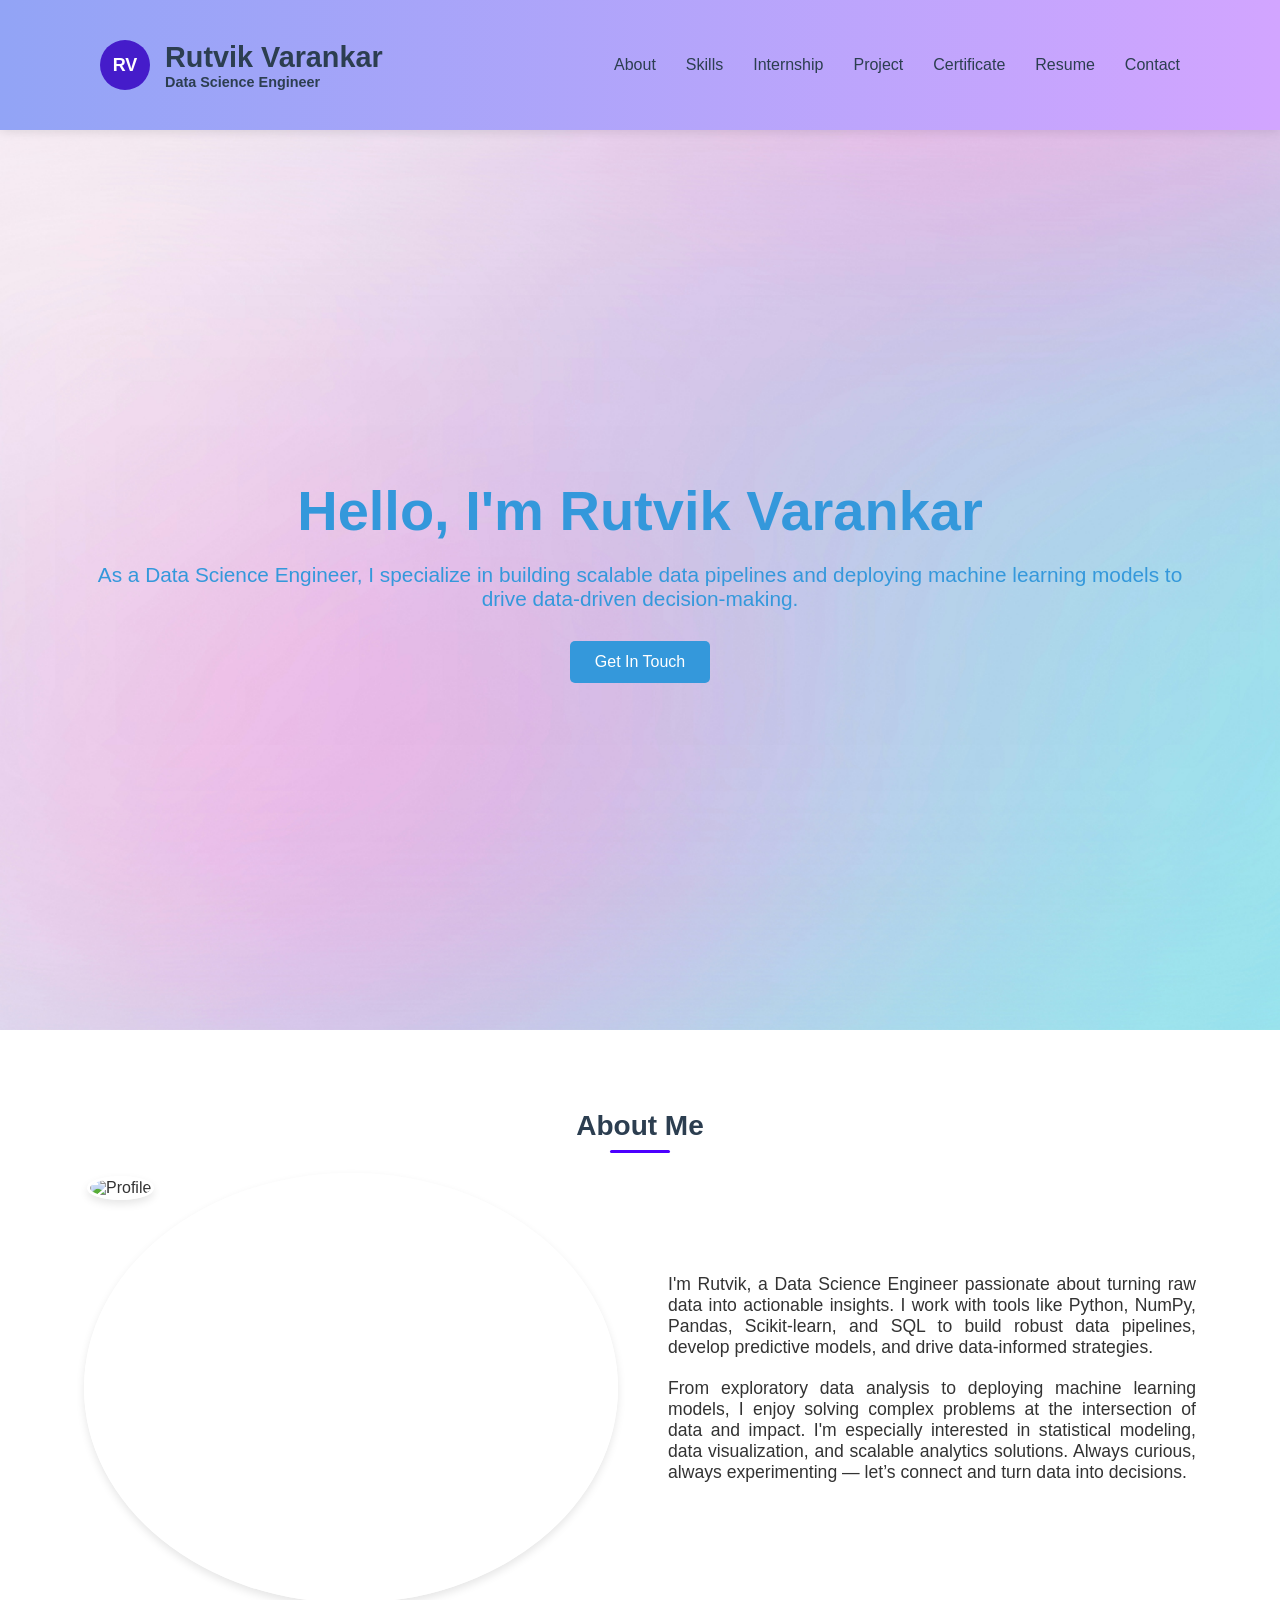
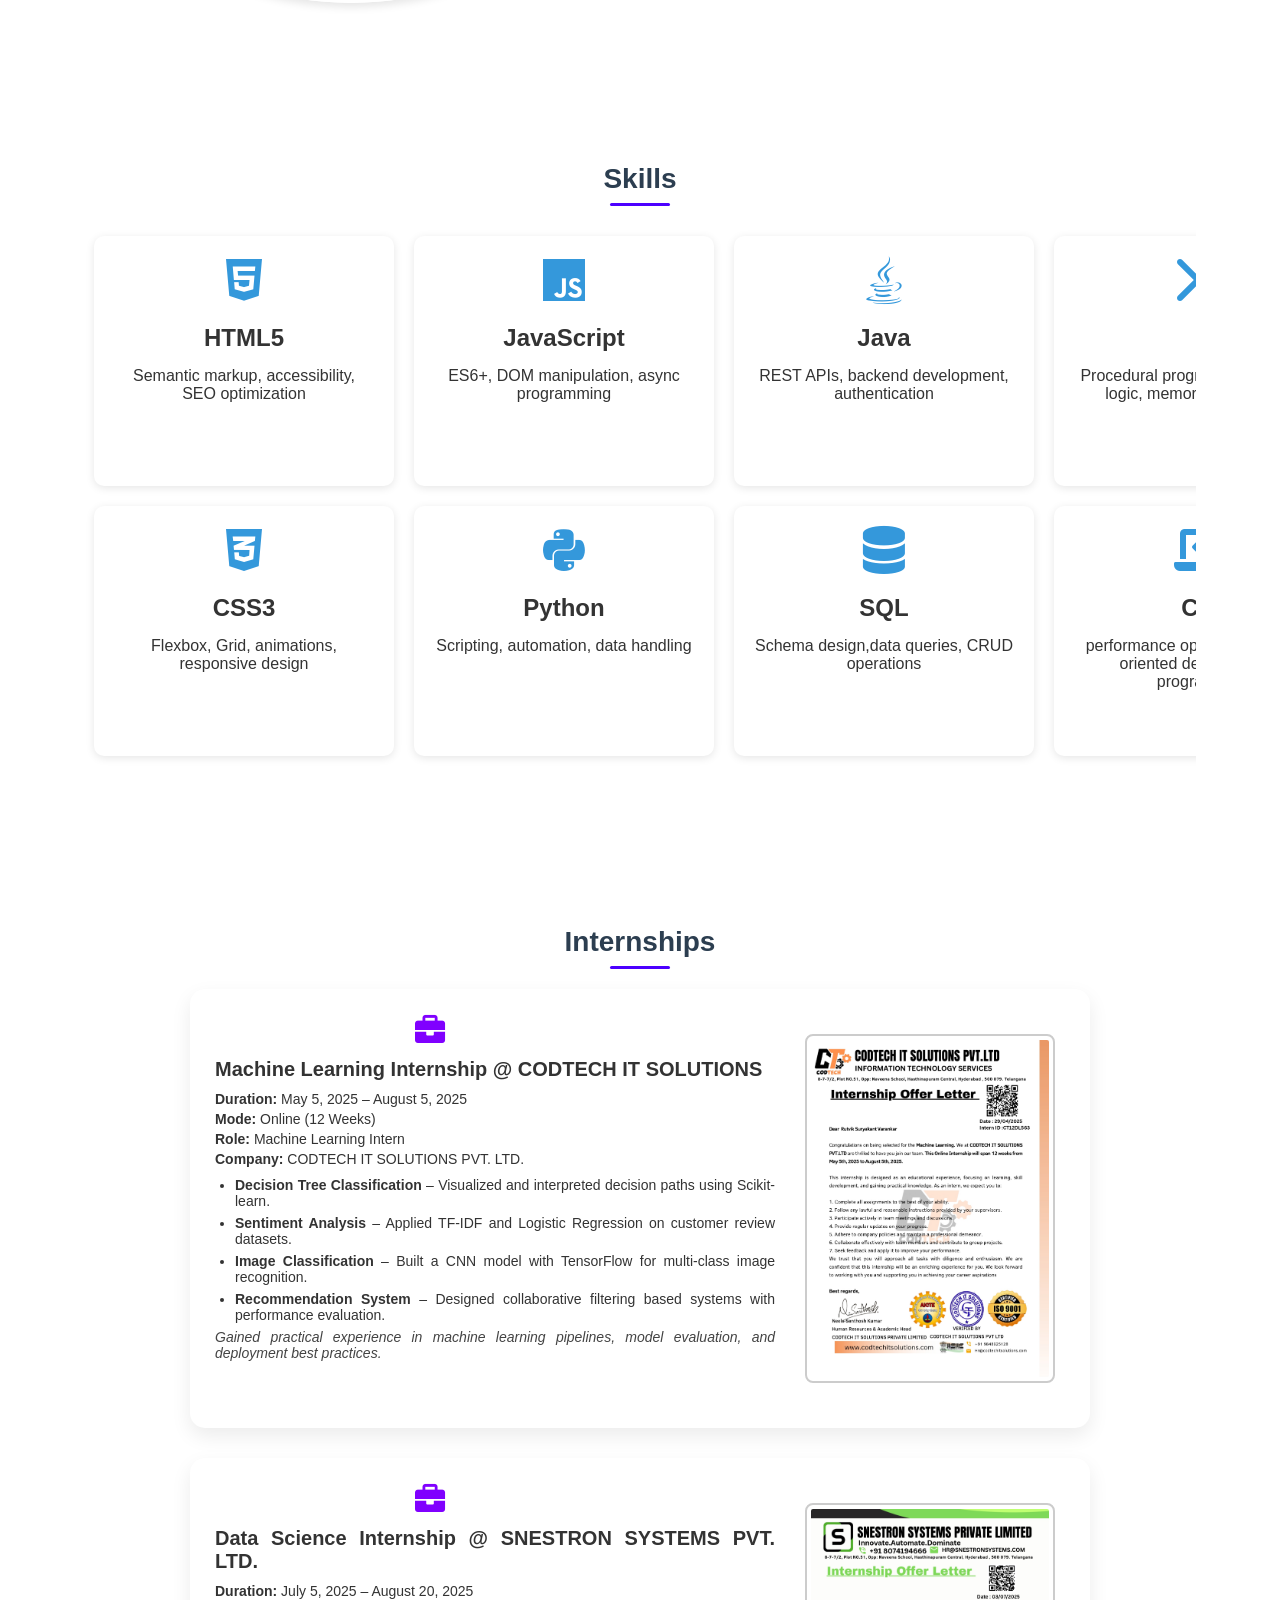
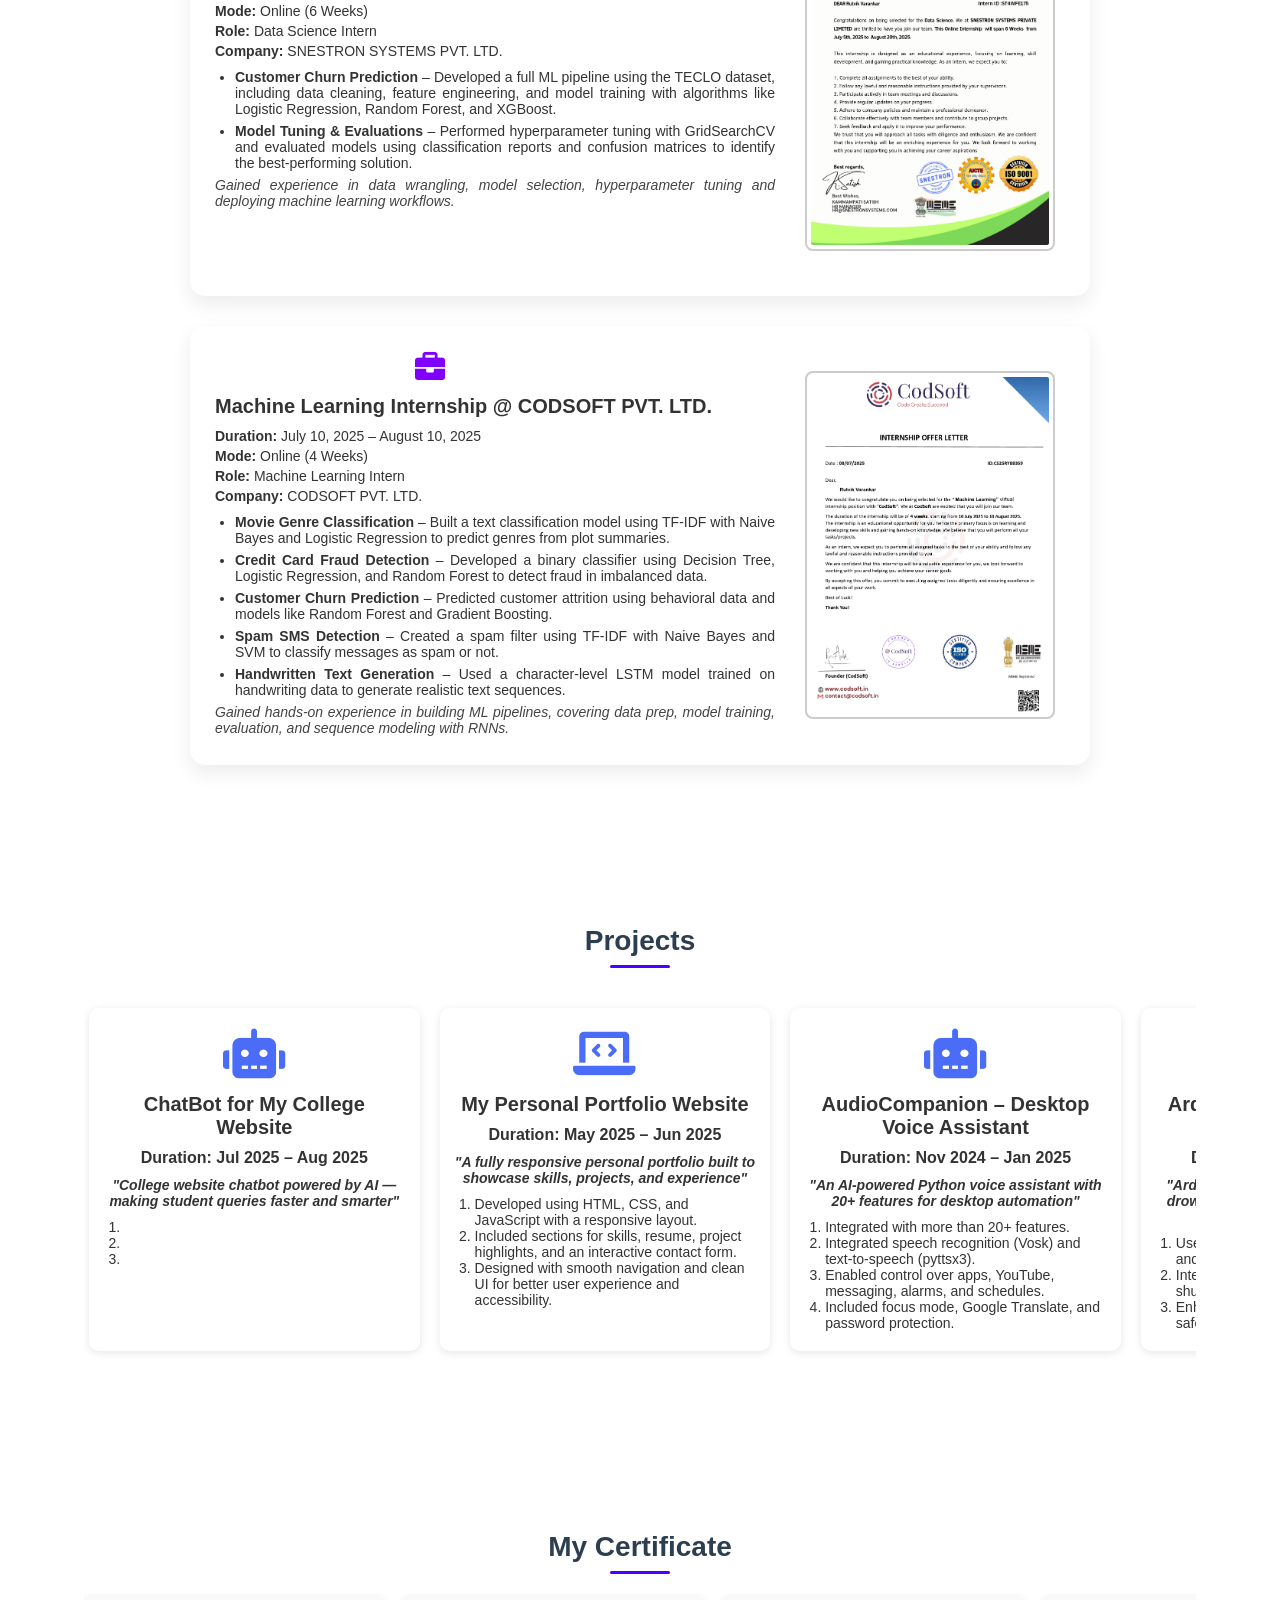
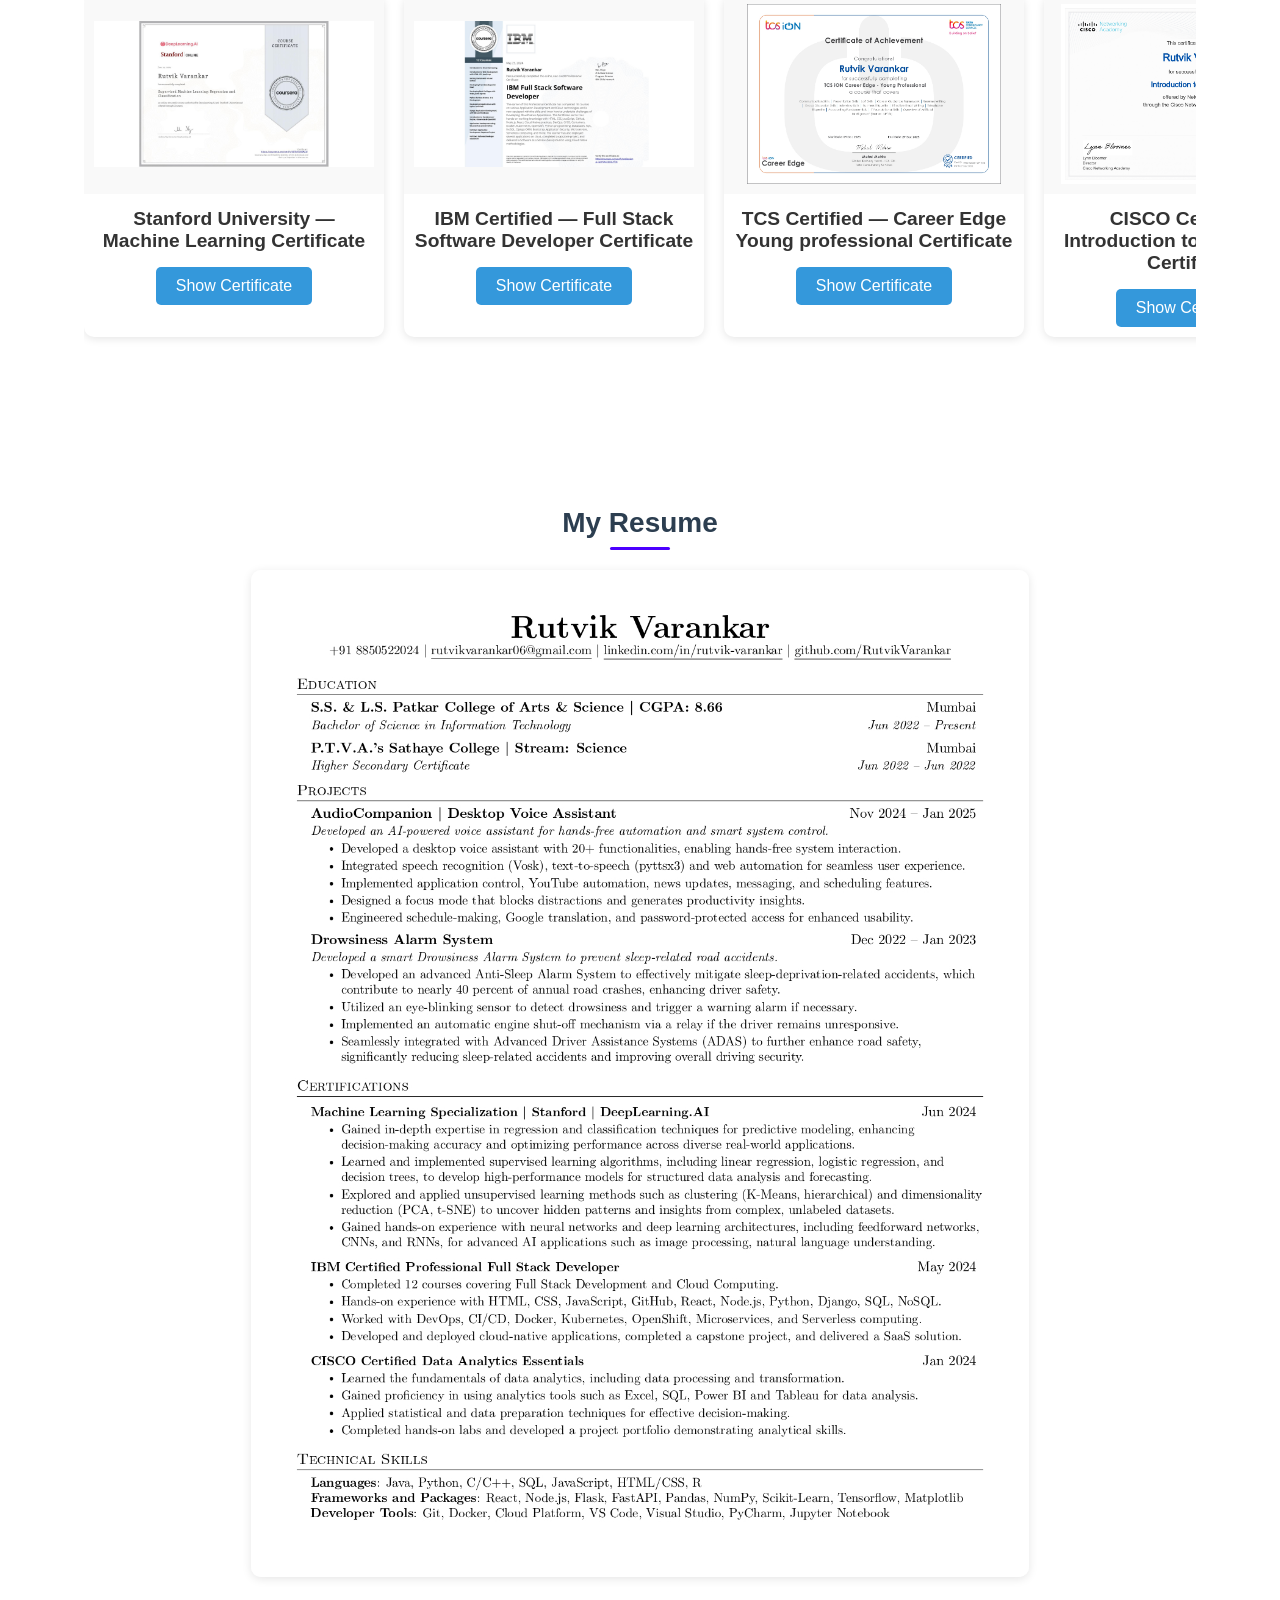
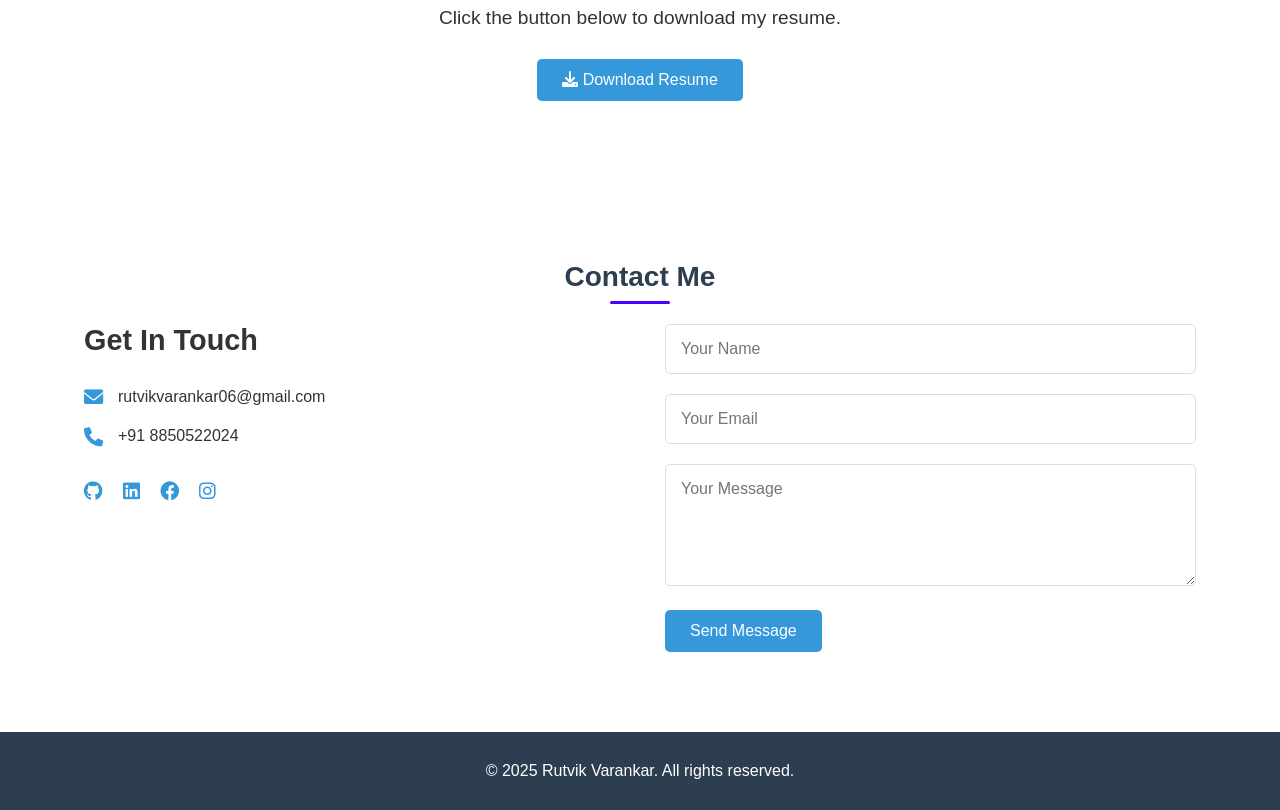
==== portfolio.html @ 6325f5fa "Initial commit" ====
<!DOCTYPE html>
<html lang="en">
<head>
    <meta charset="UTF-8">
    <meta name="viewport" content="width=device-width, initial-scale=1.0">
    <title>My Portfolio</title>
    <link rel="stylesheet" href="port.css">
    <link rel="stylesheet" href="https://cdnjs.cloudflare.com/ajax/libs/font-awesome/6.0.0-beta3/css/all.min.css">
</head>
<body>
    <!-- Header Section -->
    
    <header id="header">
    <div class="container">
        <div class="logo">
            <div class="logo-left">
                <div class="circle">RV</div>
                <div class="name-block">
                    <h1>Rutvik Varankar</h1>
                    <p class="tagline"><b>Data Science Engineer</b></p>
                </div>
            </div>
        </div>
        <nav>
            <ul>
                <li><a href="#about">About</a></li>
                <li><a href="#skills">Skills</a></li>
                <li><a href="#internship">Internship</a></li>
                <li><a href="#project">Project</a></li>
                <li><a href="#certificate">Certificate</a></li>
                <li><a href="#resume">Resume</a></li>
                <li><a href="#contact">Contact</a></li>
            </ul>
        </nav>
    </div>
</header>


    <!-- Hero Section -->

    <section id="hero">
        <div class="container">
            <h2>Hello, I'm <span>Rutvik Varankar</span></h2>
            <p>As a Data Science Engineer, I specialize in building scalable data pipelines and deploying machine learning models to drive data-driven decision-making.</p>
            <a href="#contact" class="btn">Get In Touch</a>
        </div>
    </section>

    <!-- About Section -->

    <section id="about" class="section">
        <div class="container">
            <h2 class="section-title">About Me</h2>
            <div class="about-content">
                <div class="about-img">
                    <img src="assets/self.jpg" alt="Profile" class="about-img">
                </div>
                <div class="about-text">
                    <p>I'm Rutvik, a Data Science Engineer passionate about turning raw data into actionable insights. I work with tools like Python, NumPy, Pandas, Scikit-learn, and SQL to build robust data pipelines, develop predictive models, and drive data-informed strategies.</p>
                    <p>From exploratory data analysis to deploying machine learning models, I enjoy solving complex problems at the intersection of data and impact. I'm especially interested in statistical modeling, data visualization, and scalable analytics solutions. Always curious, always experimenting — let’s connect and turn data into decisions.</p>
                </div>
            </div>
        </div>
    </section>

    <!-- Skills Section -->

    <section id="skills" class="section">
        <div class="container">
            <h2 class="section-title">Skills</h2>
            <div class="skills-container">
                <div class="skill">
                    <i class="fab fa-html5"></i>
                    <h3>HTML5</h3>
                    <p>Semantic markup, accessibility, SEO optimization</p>
                </div>
                <div class="skill">
                    <i class="fab fa-css3-alt"></i>
                    <h3>CSS3</h3>
                    <p>Flexbox, Grid, animations, responsive design</p>
                </div>
                <div class="skill">
                    <i class="fab fa-js"></i>
                    <h3>JavaScript</h3>
                    <p>ES6+, DOM manipulation, async programming</p>
                </div>
                <div class="skill">
                    <i class="fab fa-python"></i>
                    <h3>Python</h3>
                    <p>Scripting, automation, data handling</p>
                </div>
                <div class="skill">
                    <i class="fab fa-java"></i>
                    <h3>Java</h3>
                    <p>REST APIs, backend development, authentication</p>
                </div>
                <div class="skill">
                    <i class="fas fa-database"></i>
                    <h3>SQL</h3>
                    <p>Schema design,data queries, CRUD operations</p>
                </div>
                <div class="skill">
                    <i class="fas fa-terminal"></i>
                    <h3>C</h3>
                    <p>Procedural programming, low-level logic, memory management</p>
                </div>
                <div class="skill">
                    <i class="fas fa-laptop-code"></i>
                    <h3>C++</h3>
                    <p>performance optimization, object-oriented design, system programming</p>
                </div>
                <div class="skill">
                    <i class="fas fa-project-diagram"></i>
                    <h3>C#</h3>
                    <p>Object-oriented programming, .NET framework, application development</p>
                </div>
                <div class="skill">
                    <i class="fab fa-git-alt"></i>
                    <h3>Git</h3>
                    <p>Source tracking, branching, repository management</p>
                </div>
                <div class="skill">
                    <i class="fab fa-github"></i>
                    <h3>GitHub</h3>
                    <p>Version control, project collaboration, code hosting</p>
                </div>
                <div class="skill">
                    <i class="fab fa-figma"></i>
                    <h3>Figma</h3>
                    <p>UI design, prototyping, collaborative editing</p>
                </div>
            </div>
        </div>
    </section>

    <!-- Internship Section-->

    <section id="internship" class="section">
    <h2 class="section-title">Internships</h2>

    <div class="internship-container">
        <div class="internship-card">
        <div class="internship-content">
            <div class="internship-details">
            <div class="icon"><i class="fas fa-briefcase"></i></div>
            <h3>Machine Learning Internship @ CODTECH IT SOLUTIONS</h3>
            <p><strong>Duration:</strong> May 5, 2025 – August 5, 2025</p>
            <p><strong>Mode:</strong> Online (12 Weeks)</p>
            <p><strong>Role:</strong> Machine Learning Intern</p>
            <p><strong>Company:</strong> CODTECH IT SOLUTIONS PVT. LTD.</p>
            <ul>
                <li><strong>Decision Tree Classification</strong> – Visualized and interpreted decision paths using Scikit-learn.</li>
                <li><strong>Sentiment Analysis</strong> – Applied TF-IDF and Logistic Regression on customer review datasets.</li>
                <li><strong>Image Classification</strong> – Built a CNN model with TensorFlow for multi-class image recognition.</li>
                <li><strong>Recommendation System</strong> – Designed collaborative filtering based systems with performance evaluation.</li>
            </ul>
            <p class="summary">Gained practical experience in machine learning pipelines, model evaluation, and deployment best practices.</p>
            </div>
            <div class="internship-image">
            <img src="assets/CODTECH OFFER LETTER_page-0001.jpg" alt="Internship Image" />
            </div>
        </div>
        </div>

        <div class="internship-card">
        <div class="internship-content">
            <div class="internship-details">
            <div class="icon"><i class="fas fa-briefcase"></i></div>
            <h3>Data Science Internship @ SNESTRON SYSTEMS PVT. LTD.</h3>
            <p><strong>Duration:</strong> July 5, 2025 – August 20, 2025</p>
            <p><strong>Mode:</strong> Online (6 Weeks)</p>
            <p><strong>Role:</strong> Data Science Intern</p>
            <p><strong>Company:</strong> SNESTRON SYSTEMS PVT. LTD.</p>
            <ul>
                <li><strong>Customer Churn Prediction</strong> – Developed a full ML pipeline using the TECLO dataset, including data cleaning, feature engineering, and model training with algorithms like Logistic Regression, Random Forest, and XGBoost.</li>
                <li><strong>Model Tuning & Evaluations</strong> – Performed hyperparameter tuning with GridSearchCV and evaluated models using classification reports and confusion matrices to identify the best-performing solution.</li>
            </ul>
            <p class="summary">Gained experience in data wrangling, model selection, hyperparameter tuning and deploying machine learning workflows.</p>
            </div>
            <div class="internship-image">
            <img src="assets/SNESTRON OFFER LETTER_page-0001.jpg" alt="Internship Image" />
            </div>
        </div>
        </div>

        <div class="internship-card">
        <div class="internship-content">
            <div class="internship-details">
            <div class="icon"><i class="fas fa-briefcase"></i></div>
            <h3>Machine Learning Internship @ CODSOFT PVT. LTD.</h3>
            <p><strong>Duration:</strong> July 10, 2025 – August 10, 2025</p>
            <p><strong>Mode:</strong> Online (4 Weeks)</p>
            <p><strong>Role:</strong> Machine Learning Intern</p>
            <p><strong>Company:</strong> CODSOFT PVT. LTD.</p>
            <ul>
                <li><strong>Movie Genre Classification</strong> – Built a text classification model using TF-IDF with Naive Bayes and Logistic Regression to predict genres from plot summaries.</li>
                <li><strong>Credit Card Fraud Detection</strong> – Developed a binary classifier using Decision Tree, Logistic Regression, and Random Forest to detect fraud in imbalanced data.</li>
                <li><strong>Customer Churn Prediction</strong> – Predicted customer attrition using behavioral data and models like Random Forest and Gradient Boosting.</li>
                <li><strong>Spam SMS Detection</strong> – Created a spam filter using TF-IDF with Naive Bayes and SVM to classify messages as spam or not.</li>
                <li><strong>Handwritten Text Generation</strong> – Used a character-level LSTM model trained on handwriting data to generate realistic text sequences.</li>
            </ul>
            <p class="summary">Gained hands-on experience in building ML pipelines, covering data prep, model training, evaluation, and sequence modeling with RNNs.</p>
            </div>
            <div class="internship-image">
            <img src="assets/CODSOFT OFFER LETTER_page-0001.jpg" alt="Internship Image" />
            </div>
        </div>
        </div>
    </div>
    </section>

    <!-- Project Section-->
    
    <section id="project" class="section">
        <div class="container">
            <h2 class="section-title">Projects</h2>
            <div class="project-container">
                <div class="project-cards">
                    <i class="fas fa-robot"></i>
                    <h3>ChatBot for My College Website</h3>
                    <h4>Duration: Jul 2025 – Aug 2025</h4>
                    <p><em>"College website chatbot powered by AI — making student queries faster and smarter"</em></p>
                    
                    <ol>
                        <li></li>
                        <li></li>
                        <li></li>
                    </ol>
                </div>
                <div class="project-cards">
                    <i class="fas fa-laptop-code"></i>
                    <h3>My Personal Portfolio Website</h3>
                    <h4>Duration: May 2025 – Jun 2025</h4>
                    <p><em>"A fully responsive personal portfolio built to showcase skills, projects, and experience"</em></p>
                    <ol>
                        <li>Developed using HTML, CSS, and JavaScript with a responsive layout.</li>
                        <li>Included sections for skills, resume, project highlights, and an interactive contact form.</li>
                        <li>Designed with smooth navigation and clean UI for better user experience and accessibility.</li>
                    </ol>
                </div>
                <div class="project-cards">
                    <i class="fas fa-robot"></i>
                    <h3>AudioCompanion – Desktop Voice Assistant</h3>
                    <h4>Duration: Nov 2024 – Jan 2025</h4>
                    <p><em>"An AI-powered Python voice assistant with 20+ features for desktop automation"</em></p>
                    <ol>
                        <li>Integrated with more than 20+ features.</li>
                        <li>Integrated speech recognition (Vosk) and text-to-speech (pyttsx3).</li>
                        <li>Enabled control over apps, YouTube, messaging, alarms, and schedules.</li>
                        <li>Included focus mode, Google Translate, and password protection.</li>
                    </ol>
                </div>
                <div class="project-cards">
                    <i class="fas fa-exclamation-circle"></i>
                    <h3>Arduino Based – Drowsiness Alarm System</h3>
                    <h4>Duration: Dec 2022 – Jan 2023</h4>
                    <p><em>"Arduino-powered system to detect driver drowsiness and enhance vehicle safety in real time."</em></p>
                    <ol>
                        <li>Used eye-blink detection to trigger alarms and prevent drowsy driving.</li>
                        <li>Integrated with engine relay for automatic shutdown if unresponsive.</li>
                        <li>Enhanced with ADAS for increased road safety.</li>
                    </ol>
                </div>
            </div>
        </div>
    </section>

    <!-- Certificate Section -->

    <section id="certificate" class="section">
        <div class="container">
            <h2 class="section-title">My Certificate</h2>
            <div class="certificates-scroll-container">
                <div class="project">
                    <img src="assets/MachineLearning.jpg" alt="Stanford University — Machine Learning Certificate">
                    <div class="project-info">
                        <h3>Stanford University — Machine Learning Certificate</h3>
                        <div class="project-links">
                            <a href="assets/MachineLearning.jpg" class="btn">Show Certificate</a>
                        </div>
                    </div>
                </div>
                <div class="project">
                    <img src="assets/IBM Certified — Full Stack Software Developer Certificate.jpeg" alt="IBM Certified — Full Stack Software Developer Certificate">
                    <div class="project-info">
                        <h3>IBM Certified — Full Stack Software Developer Certificate</h3>
                        <div class="project-links">
                            <a href="assets/IBM Certified — Full Stack Software Developer Certificate.jpeg" class="btn">Show Certificate</a>
                            
                        </div>
                    </div>
                </div>
                <div class="project ">
                    <img src="assets/TCS ion_page-0001.jpg" alt="TCS Certified — Career Edge Young professional Certificate">
                    <div class="project-info">
                        <h3>TCS Certified — Career Edge Young professional Certificate</h3>
                        <div class="project-links">
                            <a href="assets/TCS ion_page-0001.jpg" class="btn">Show Certificate</a>
                        </div>
                    </div>
                </div>
                <div class="project">
                    <img src="assets/CISCO Certified — Introduction to Data Science Certificate.jpg" alt="CISCO Certified — Introduction to Data Science Certificate.jpg">
                    <div class="project-info">
                        <h3>CISCO Certified — Introduction to Data Science Certificate</h3>
                        <div class="project-links">
                            <a href="assets/CISCO Certified — Introduction to Data Science Certificate.jpg" class="btn">Show Certificate</a>
                        </div>
                    </div>
                </div>
                <div class="project">
                    <img src="assets/CISCO Certified — Data Analytics Essentials Certificate.jpg" alt="CISCO Certified — Data Analytics Essentials Certificate.jpg">
                    <div class="project-info">
                        <h3>CISCO Certified — Data Analytics Essentials Certificate</h3>
                        <div class="project-links">
                            <a href="assets/CISCO Certified — Data Analytics Essentials Certificate.jpg" class="btn">Show Certificate</a>
                            
                        </div>
                    </div>
                </div>
                <div class="project ">
                    <img src="assets/Automation Anywhere Certificate.jpg" alt="Automation Anywhere Certificate">
                    <div class="project-info">
                        <h3>RPA — Robotic Process Automation Certificate</h3>
                        <div class="project-links">
                            <a href="assets/Automation Anywhere Certificate.jpg" class="btn">Show Certificate</a>
                        </div>
            </div>
        </div>
    </section>

    <!-- Resume Section -->

<section id="resume" class="section">
  <div class="container">
    <h2 class="section-title">My Resume</h2>
    <div class="resume-preview">
      <img src="assets/rutvik_varankar_resume.jpg" alt="Rutvik Varankar Resume" class="resume-image">
    </div>
    <div class="resume-content" >
      <p>Click the button below to download my resume.</p>
      <a href="assets/rutvik_varankar_resume.pdf" download="Rutvik_Varankar_Resume.pdf" class="btn">
        <i class="fas fa-download"></i> Download Resume
      </a>
    </div>
  </div>
</section>

    <!-- Contact Section -->

    <section id="contact" class="section">
        <div class="container">
            <h2 class="section-title">Contact Me</h2>
            <div class="contact-container">
                <div class="contact-info">
                    <h3>Get In Touch</h3>
                    <p><i class="fas fa-envelope"></i> rutvikvarankar06@gmail.com</p>
                    <p><i class="fas fa-phone"></i> +91 8850522024</p>
                    <div class="social-links">
                        <a href="https://github.com/RutvikVarankar?tab=repositories"><i class="fab fa-github"></i></a>
                        <a href="https://www.linkedin.com/in/rutvik-varankar-9695a3253/"><i class="fab fa-linkedin"></i></a>
                        <a href="https://www.facebook.com/rutvik.varankar.7"><i class="fab fa-facebook"></i></a>
                        <a href="https://www.instagram.com/_.rutvik._06_04/"><i class="fab fa-instagram"></i></a>
                    </div>
                </div>
                <form class="contact-form" action="send_mail.php" method="POST">
                    <div class="form-group">
                        <input type="text" name="name" placeholder="Your Name" required>
                    </div>
                    <div class="form-group">
                        <input type="email" name="email" placeholder="Your Email" required>
                    </div>
                    <div class="form-group">
                        <textarea name="message" placeholder="Your Message" rows="5" required></textarea>
                    </div>
                    <button type="submit" class="btn">Send Message</button>
                </form>

            </div>
        </div>
    </section>

    <!-- Footer -->

    <footer>
        <div class="container">
            <p>&copy; 2025 Rutvik Varankar. All rights reserved.</p>
        </div>
    </footer>
</body>
</html>
---- port.css ----
/* Global Styles */
:root {
    --primary-color: #3498db;
    --secondary-color: #2c3e50;
    --light-color: #ecf0f1;
    --dark-color: #2c3e50;
    --accent-color: #e74c3c;
    --text-color: #333;
    --text-light: #777;
}

* {
    margin: 0;
    padding: 0;
    box-sizing: border-box;
}

html {
    scroll-behavior: smooth;
}

body {
  margin: 30;
  padding: 0;
  background: linear-gradient(135deg, #865aec, #fbc2eb, #865aec); 
  background-attachment: fixed;
  background-repeat: no-repeat;
  background-size: cover;
  font-family: 'Segoe UI', Tahoma, Geneva, Verdana, sans-serif;
  color: #333;
}

.container {
    width: 90%;
    max-width: 1200px;
    margin: 0 auto;
    padding: 0 20px;
}

.section {
    padding: 80px 0;
}

.section-title {
    text-align: center;
    margin-bottom: 50px;
    font-size: 2.5rem;
    color: var(--dark-color);
    position: relative;
}

.section-title::after {
    content: '';
    display: block;
    width: 80px;
    height: 4px;
    background: var(--primary-color);
    margin: 15px auto;
}

.btn {
    display: inline-block;
    background: var(--primary-color);
    color: white;
    padding: 12px 25px;
    border: none;
    border-radius: 5px;
    cursor: pointer;
    text-decoration: none;
    font-size: 1rem;
    transition: all 0.3s ease;
}

.btn:hover {
    background: #2980b9;
    transform: translateY(-3px);
    box-shadow: 0 5px 15px rgba(0, 0, 0, 0.1);
}

/* Header Styles */
header {
  background: linear-gradient(to right, #92a4f6,  #d2a5ff); 
  color: white;
  padding: 20px 40px;
  position: sticky; 
  top: 0;
  z-index: 1000;
  box-shadow: 0 2px 10px rgba(0,0,0,0.1);
}

#header .container {
    display: flex;
    justify-content: space-between;
    align-items: center;
    padding: 20px 0;
}

.logo-left {
    display: flex;
    align-items: center;
    gap: 15px; 
}

.circle {
    width: 50px;
    height: 50px;
    border-radius: 50%;
    background-color: rgb(69, 28, 202); 
    color: #ffffff;
    display: flex;
    align-items: center;
    justify-content: center;
    font-weight: bold;
    font-size: 18px;
}

.logo h1 {
    font-size: 1.8rem;
    color: var(--dark-color);
}

.tagline {
    font-size: 0.9rem;
    color: var(--dark-color);
}

nav ul {
    display: flex;
    list-style: none;
}

nav ul li {
    margin-left: 30px;
}

nav ul li a {
    text-decoration: none;
    color: var(--dark-color);
    font-weight: 500;
    transition: color 0.3s;
}

nav ul li a:hover {
    color: var(--primary-color);
}

/* Hero Section */
#hero {
    height: 100vh;
    background: url('assets/main background image.jpg') center/cover no-repeat;
    color: var(--primary-color);
    display: flex;
    align-items: center;
    text-align: center;
}

.hero-section {
  position: relative;
  color: white;
  text-align: center;
  padding: 100px 20px;
  z-index: 1;
}

.hero-section::before {
  content: "";
  position: absolute;
  top: 0; left: 0;
  width: 100%;
  height: 100%;
  background: rgba(0, 0, 0, 0.5); 
  z-index: -1;
}


#hero h2 {
    font-size: 3.5rem;
    margin-bottom: 20px;
}

#hero h2 span {
    color: var(--primary-color);
}

#hero p {
    font-size: 1.3rem;
    margin-bottom: 30px; 
}

/* About Section */
.about-content {
    display: flex;
    align-items: center;
    gap: 50px;
}

.about-img {
    flex: 1;
}

.about-img{
  width: 430px;          
  height: 430px;         
  border-radius: 50%;  
  object-fit: cover;    
  border: 3px solid #fff; 
  box-shadow: 0 4px 8px rgba(0,0,0,0.1); 
}

.about-text {
    flex: 1;
}

.about-text p {
    font-size: 1.1rem;
    text-align: justify;
    margin-bottom: 20px;
}

/* Skills Section */

.skills-container {
  display: grid;
  grid-auto-flow: column;          
  grid-template-rows: repeat(2, 1fr);  
  grid-auto-columns: 300px;      
  gap: 20px;

  overflow-x: auto;              
  overflow-y: hidden;       
  white-space: nowrap;

  height: 540px;                
  padding: 10px;
  scrollbar-color: #888 #fff;    
  scrollbar-width: thin;
}

.skills-container::-webkit-scrollbar {
    height: 250px;
}

.skills-container::-webkit-scrollbar-thumb {
    background-color: rgba(0, 0, 0, 0.2);
    border-radius: 4px;
}

.skill{
  flex: 0 0 calc(33.333% - 13.33px); 
  scroll-snap-align: start;
  background: #fff;
  border-radius: 10px;
  box-shadow: 0 2px 8px rgba(0, 0, 0, 0.1);
  overflow: hidden;
  text-align: center;
  padding: 20px 10px;
}

.skill:hover {
    transform: translateY(-10px);
}

.skill i {
    font-size: 3rem;
    color: var(--primary-color);
    margin-bottom: 20px;
}

.skill h3 {
    font-size: 1.5rem;
    margin-bottom: 15px;
}

.skill p {
  font-size: 1rem;
  color: #333;
  margin: 0 10px;
  white-space: normal; 
  word-wrap: break-word; 
}

/* Internship Project */

.internship-section {
  padding: 60px 20px;
  text-align: center;
}

.section-title {
  font-size: 28px;
  font-weight: bold;
  margin-bottom: 20px;
  position: relative;
}

.section-title::after {
  content: "";
  display: block;
  width: 60px;
  height: 3px;
  background-color: #4c00ff;
  margin: 8px auto 0;
  border-radius: 2px;
}

.internship-container {
  display: flex;
  flex-direction: column;
  align-items: center;
  gap: 30px;
}

.internship-card {
  background-color: white;
  border-radius: 15px;
  box-shadow: 0 8px 20px rgba(0, 0, 0, 0.08);
  max-width: 900px;
  width: 100%;
  padding: 25px;
}

.internship-content {
  display: flex;
  flex-direction: row;
  justify-content: space-between;
  align-items: flex-start;
  gap: 20px;
}

.internship-details {
  flex: 2;
  text-align: justify;
}

.internship-details .icon {
  font-size: 30px;
  color: #8000ff;
  margin-bottom: 10px;
  margin-left: 250px;
}

.internship-details h3 {
  font-size: 20px;
  font-weight: 600;
  margin-bottom: 10px;
}

.internship-details p {
  margin: 4px 0;
  font-size: 14px;
}

.internship-details ul {
  margin-top: 10px;
  padding-left: 20px;
  font-size: 14px;
}

.internship-details ul li {
  margin-bottom: 6px;
}

.summary {
  font-style: italic;
  margin-top: 10px;
  color: #444;
}

.internship-image {
  flex-shrink: 0;
  flex: 1;
  max-width: 250px;
  max-height: 400px;
  margin: 20px 10px 20px 10px;
  display: flex;
  align-items: center;
  justify-content: center;
}

.internship-image img {
  width: 100%;
  height: auto;
  display: block;
  border: 2px solid #ccc;
  border-radius: 8px; 
  padding: 4px;
  object-fit: contain;
}

/* Project Section */

.project-container {
    display: flex;
    flex-wrap: nowrap;
    overflow-x: auto;
    gap: 20px;
    padding: 20px 5px;
    scroll-snap-type: x mandatory;
    scrollbar-width: thin;
    scroll-padding: 10px;
}

.project-cards {
    flex: 0 0 30%;
    min-width: 280px;
    scroll-snap-align: start;
    background: #fff;
    border-radius: 10px;
    box-shadow: 0 2px 8px rgba(0, 0, 0, 0.1);
    overflow: hidden;
    text-align: center;
    padding: 20px 15px;
    transition: transform 0.3s ease;
}

.project-cards:hover {
    transform: translateY(-5px);
    box-shadow: 0 8px 20px rgba(0, 0, 0, 0.15);
}

.project-cards i {
    font-size: 50px;
    color: #4a6cf7;
    margin-bottom: 15px;
}

.project-cards h3 {
    font-size: 20px;
    font-weight: bold;
    margin-bottom: 10px;
}

.project-cards h4 {
    font-size: 16px;
    font-weight: 600;
    margin-bottom: 10px;
}

.project-cards p {
    font-size: 14px;
    font-weight: 600;
    margin-bottom: 10px;
}

.project-cards ol {
    text-align: left;
    padding-left: 20px;
    font-size: 14px;
}

/* Certificate Section */

.certificates-scroll-container {
    display: flex;
    flex-wrap: nowrap;
    gap: 20px;
    overflow-x: auto;
    padding-bottom: 10px;
    scroll-snap-type: x mandatory;
    scrollbar-width: thin;
    scroll-padding: 10px;
}

.project {
    flex: 0 0 300px; 
    scroll-snap-align: start;
    background: #fff;
    border-radius: 10px;
    box-shadow: 0 2px 8px rgba(0, 0, 0, 0.1);
    overflow: hidden;
    text-align: center;
    transition: transform 0.3s;
}

.project:hover {
    transform: translateY(-10px);
}

.project img {
    width: 100%;
    height: 200px;
    object-fit: contain;
    background-color: #f9f9f9;
    padding: 10px;
}

.project-info {
    padding: 10px;
}

.project-info h3 {
    margin-bottom: 15px;
    font-size: 1.2rem;
}

.project-links {
    display: flex;
    justify-content: center;
    margin-top: 10px;
}

.project-links .btn {
    padding: 10px 20px;
    font-size: 16px;
    text-align: center;
}

/* Resume Section */

.resume-content {
    text-align: center;
}

.resume-content p {
    margin-top: 30px;
    margin-bottom: 30px;
    font-size: 1.2rem;
}

.resume-preview {
  display: flex;
  justify-content: center;
  margin-top: 20px;
}

.resume-image {
  width: 70%;
  max-width: 900px;
  border-radius: 10px;
  box-shadow: 0 2px 10px rgba(0, 0, 0, 0.1);
}


/* Contact Section */

.contact-container {
    display: flex;
    gap: 50px;
}

.contact-info {
    flex: 1;
}

.contact-info h3 {
    font-size: 1.8rem;
    margin-bottom: 30px;
}

.contact-info p {
    margin-bottom: 20px;
    display: flex;
    align-items: center;
    gap: 15px;
}

.contact-info i {
    font-size: 1.2rem;
    color: var(--primary-color);
}

.social-links {
    display: flex;
    gap: 20px;
    margin-top: 30px;
}

.social-links a {
    color: var(--dark-color);
    font-size: 1.5rem;
    transition: color 0.3s;
}

.social-links a:hover {
    color: var(--primary-color);
}

.contact-form {
    flex: 1;
}

.form-group {
    margin-bottom: 20px;
}

.form-group input,
.form-group textarea {
    width: 100%;
    padding: 15px;
    border: 1px solid #ddd;
    border-radius: 5px;
    font-family: inherit;
    font-size: 1rem;
}

.form-group textarea {
    resize: vertical;
}

/* Footer */

footer {
    background: var(--dark-color);
    color: white;
    text-align: center;
    padding: 30px 0;
}

/* Responsive Design */

@media (max-width: 768px) {
    #header .container {
        flex-direction: column;
        text-align: center;
    }

    nav ul {
        margin-top: 20px;
    }

    nav ul li {
        margin: 0 15px;
    }

    .about-content {
        flex-direction: column;
    }

    .contact-container {
        flex-direction: column;
    }

    #hero h2 {
        font-size: 2.5rem;
    }

    #hero p {
        font-size: 1.2rem;
    }

    .section-title {
        font-size: 2rem;
    }
}

@media (max-width: 480px) {
    nav ul {
        flex-direction: column;
        align-items: center;
    }

    nav ul li {
        margin: 10px 0;
    }

    .projects-container {
        grid-template-columns: 1fr;
    }

    .project-links {
        flex-direction: column;
    }
}

@media (max-width: 1024px) {
    .project {
        flex: 0 0 45%;
    }
}

@media (max-width: 768px) {
    .project {
        flex: 0 0 80%;
    }

    .project-info h3 {
        font-size: 1.1rem;
    }

    .project img {
        height: 180px;
    }
}

@media (max-width: 480px) {
    .project {
        flex: 0 0 100%;
    }

    .project-info h3 {
        font-size: 1rem;
    }

    .project img {
        height: 160px;
    }

    .project-links .btn {
        padding: 8px 16px;
        font-size: 14px;
    }
}

@media (max-width: 1024px) {
    .project-cards {
        flex: 0 0 45%;
    }
}

@media (max-width: 768px) {
    .project-cards {
        flex: 0 0 80%;
    }

    .project-cards h3 {
        font-size: 18px;
    }

    .project-cards h4,
    .project-cards p,
    .project-cards ol {
        font-size: 13px;
    }
}

@media (max-width: 480px) {
    .project-cards {
        flex: 0 0 100%;
    }

    .project-cards h3 {
        font-size: 17px;
    }

    .project-cards h4,
    .project-cards p,
    .project-cards ol {
        font-size: 12.5px;
    }
}

@media screen and (max-width: 768px) {
  .internship-card {
    padding: 16px;
  }

  .internship-content {
    gap: 16px;
  }

  .internship-image {
    max-width: 250px;
    min-width: 100px;
    max-height: 350px;
    min-height: 150px;
    margin: 60px 10px 60px 10px;
  }
}

.internship-details .icon {
  margin-left: 200px;
}
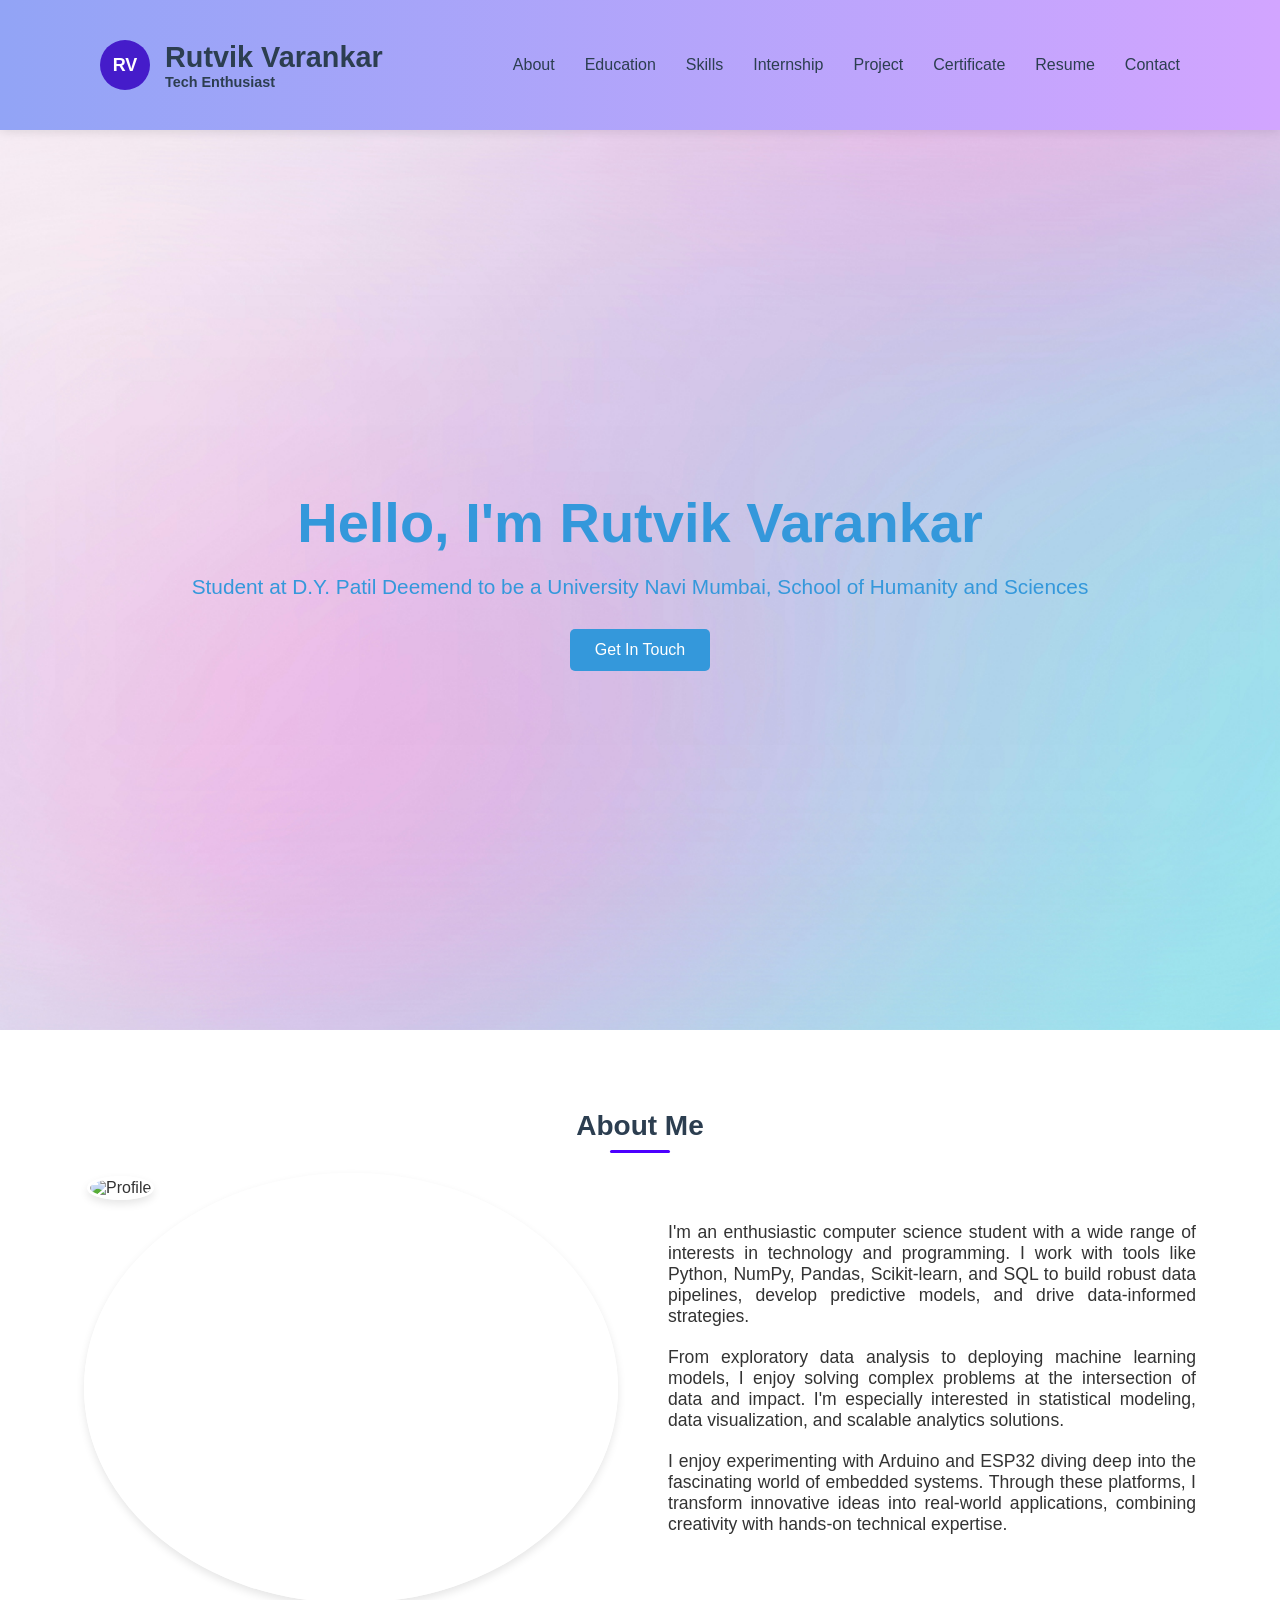
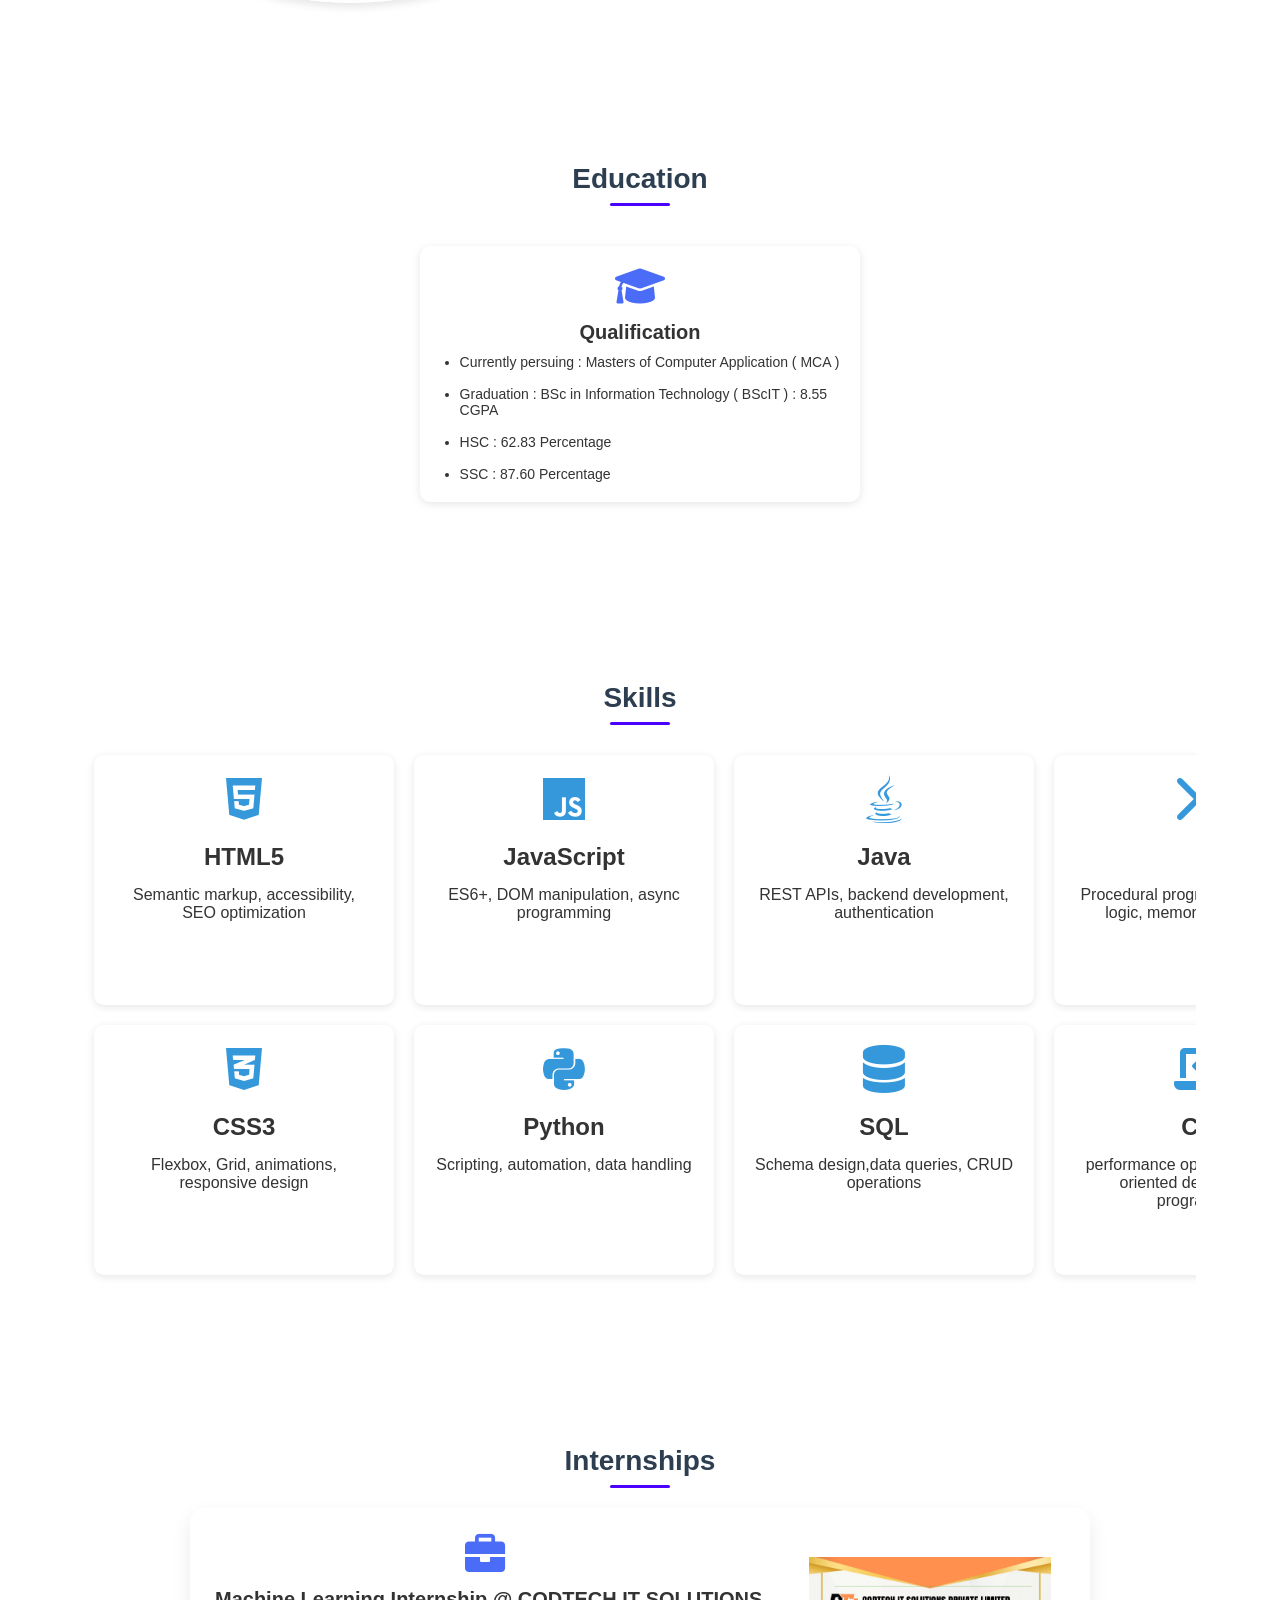
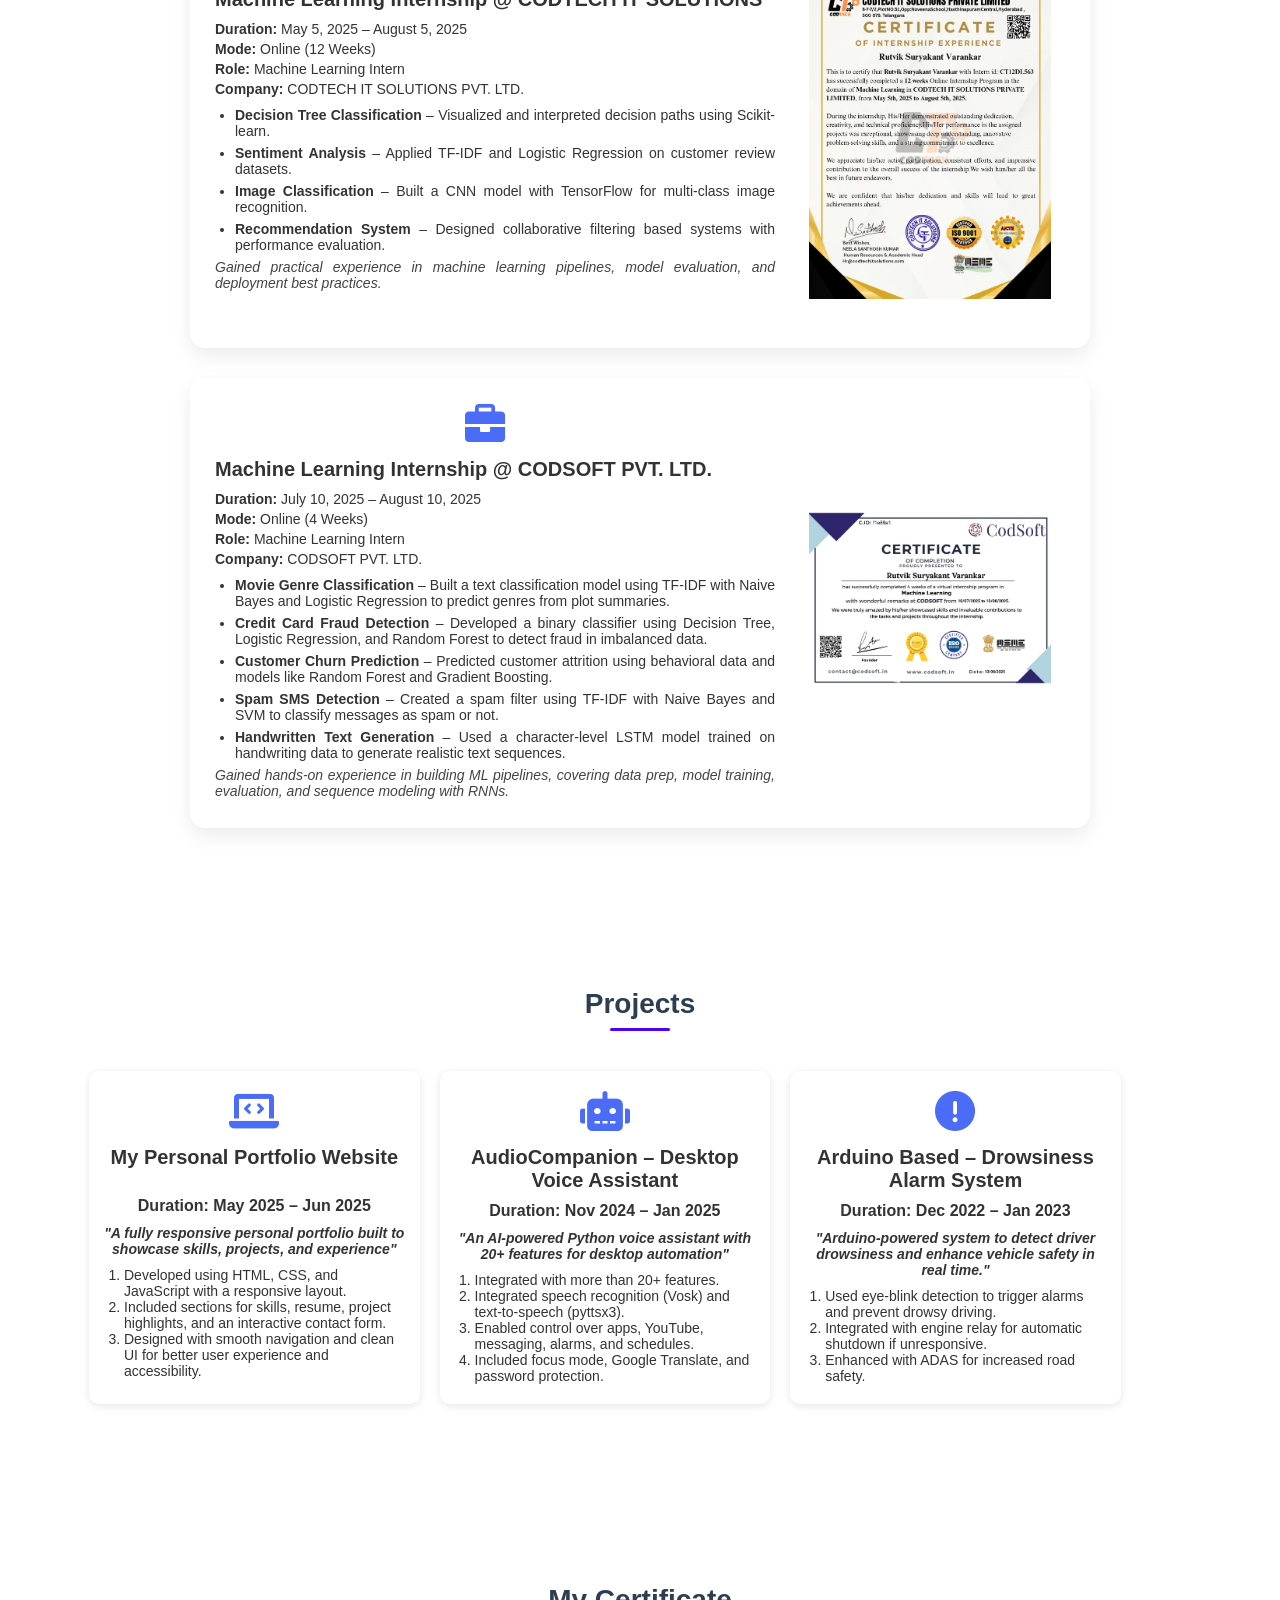
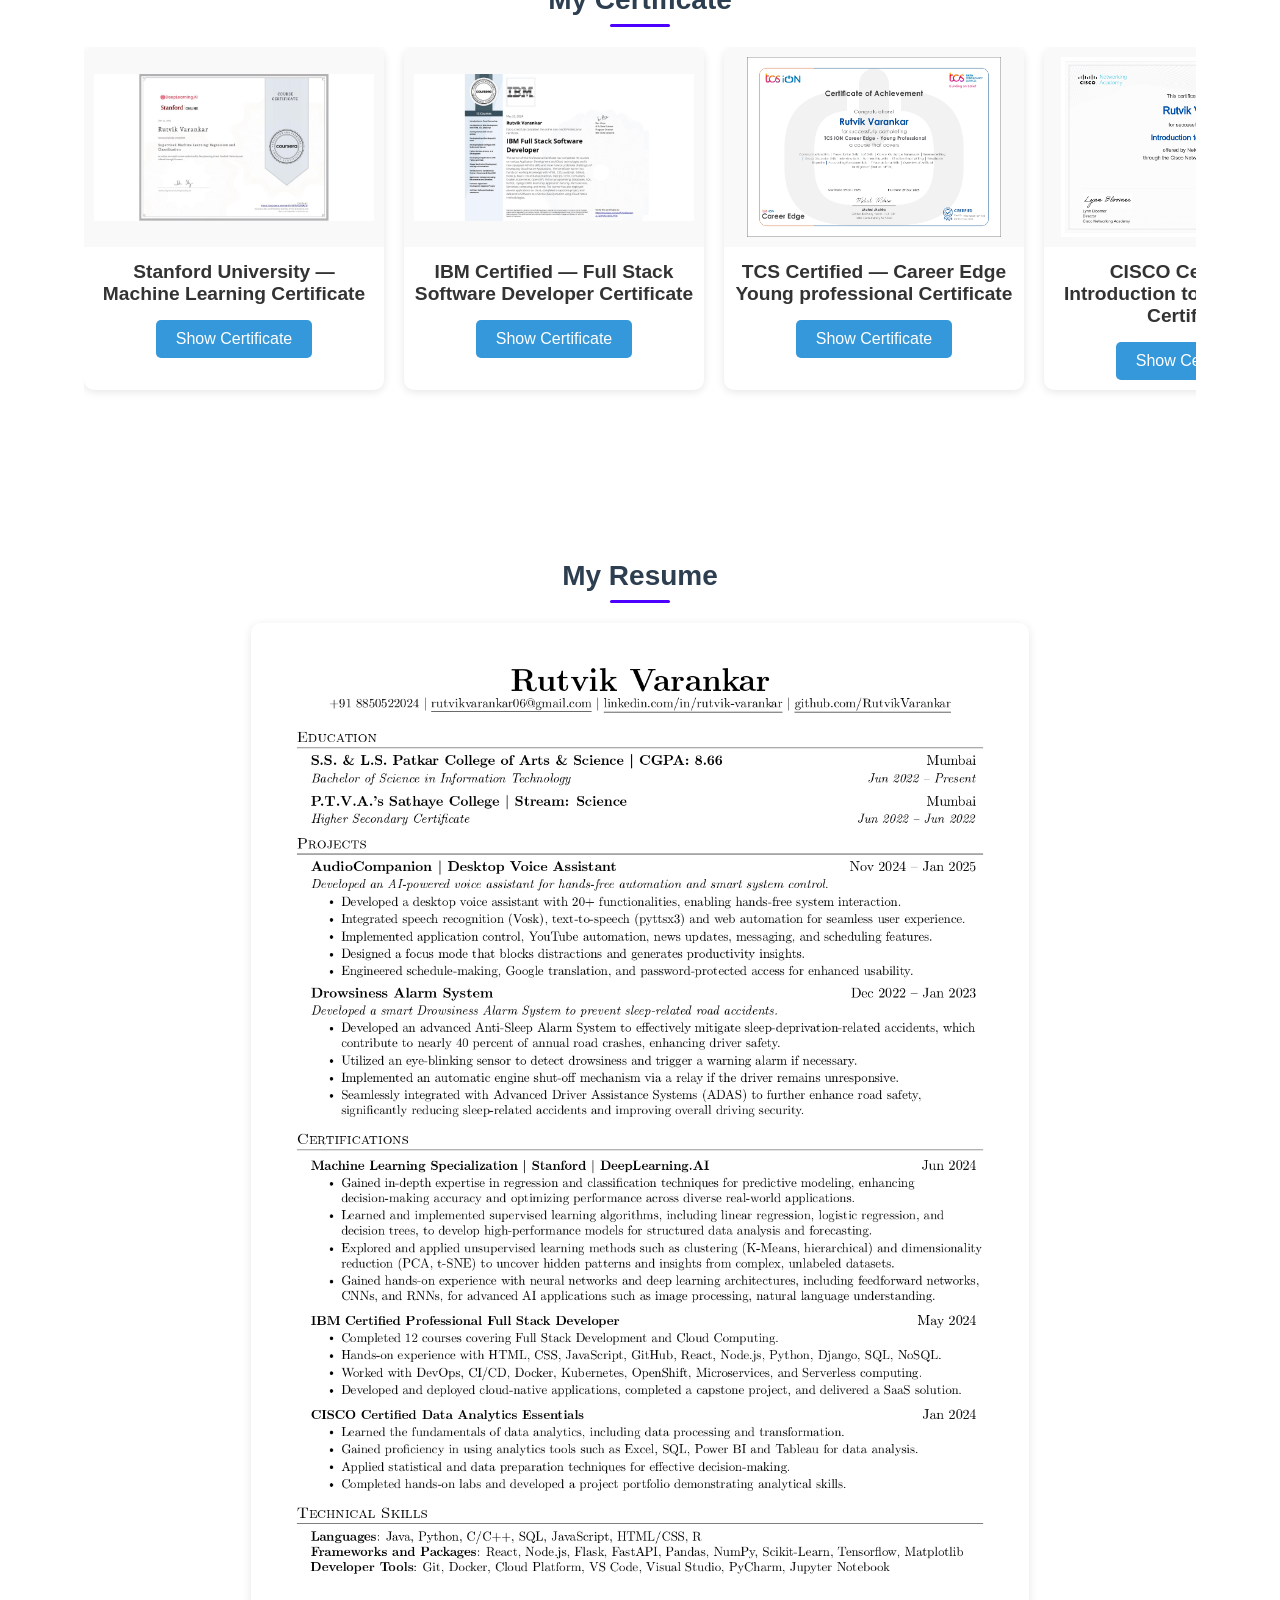
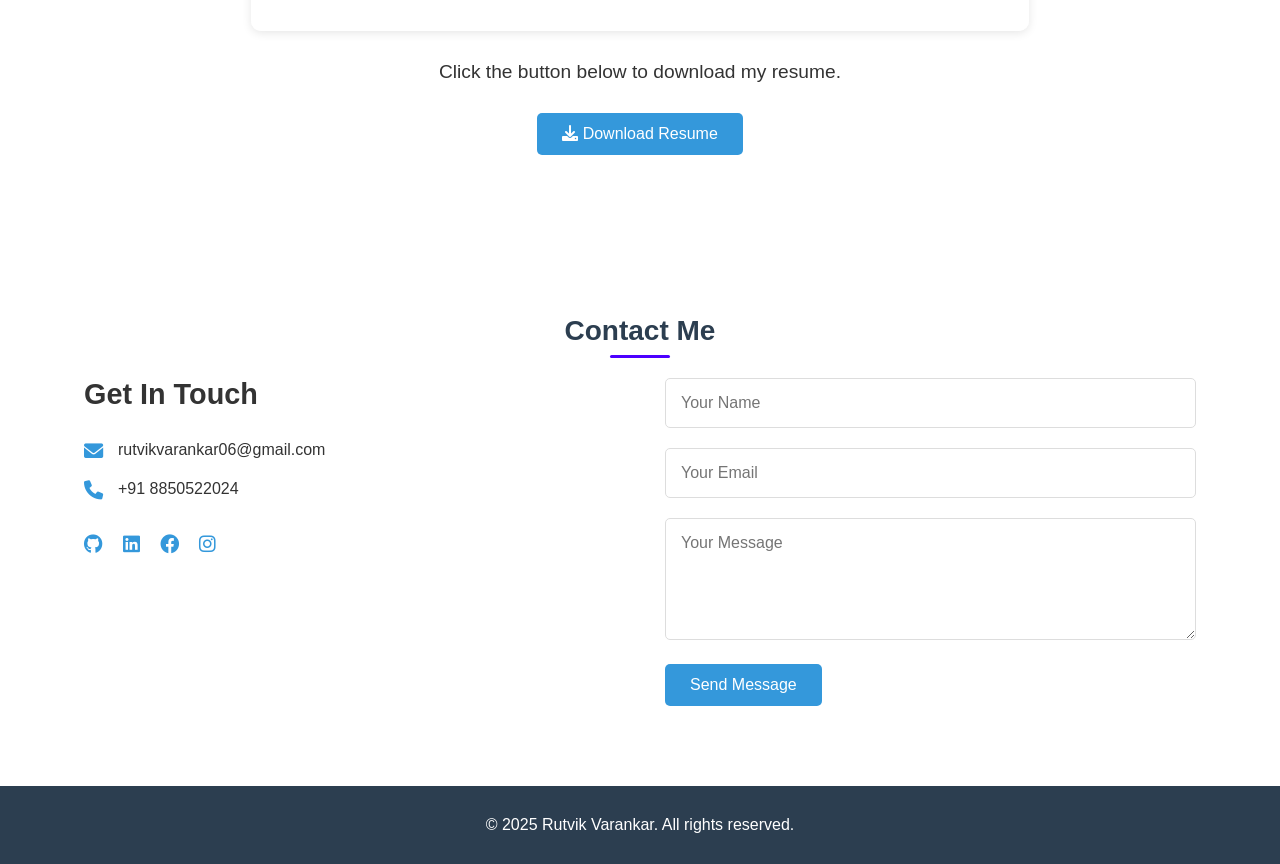
==== commit 9c40de17: "Updated existing code" ====
--- a/portfolio.html
+++ b/portfolio.html
@@ -17,13 +17,14 @@
                 <div class="circle">RV</div>
                 <div class="name-block">
                     <h1>Rutvik Varankar</h1>
-                    <p class="tagline"><b>Data Science Engineer</b></p>
+                    <p class="tagline"><b>Tech Enthusiast</b></p>
                 </div>
             </div>
         </div>
         <nav>
             <ul>
                 <li><a href="#about">About</a></li>
+                <li><a href="#Education">Education</a></li>
                 <li><a href="#skills">Skills</a></li>
                 <li><a href="#internship">Internship</a></li>
                 <li><a href="#project">Project</a></li>
@@ -41,7 +42,7 @@
     <section id="hero">
         <div class="container">
             <h2>Hello, I'm <span>Rutvik Varankar</span></h2>
-            <p>As a Data Science Engineer, I specialize in building scalable data pipelines and deploying machine learning models to drive data-driven decision-making.</p>
+            <p>Student at D.Y. Patil Deemend to be a University Navi Mumbai, School of Humanity and Sciences</p>
             <a href="#contact" class="btn">Get In Touch</a>
         </div>
     </section>
@@ -56,9 +57,30 @@
                     <img src="assets/self.jpg" alt="Profile" class="about-img">
                 </div>
                 <div class="about-text">
-                    <p>I'm Rutvik, a Data Science Engineer passionate about turning raw data into actionable insights. I work with tools like Python, NumPy, Pandas, Scikit-learn, and SQL to build robust data pipelines, develop predictive models, and drive data-informed strategies.</p>
-                    <p>From exploratory data analysis to deploying machine learning models, I enjoy solving complex problems at the intersection of data and impact. I'm especially interested in statistical modeling, data visualization, and scalable analytics solutions. Always curious, always experimenting — let’s connect and turn data into decisions.</p>
-                </div>
+                    <p>I'm an enthusiastic computer science student with a wide range of interests in technology and programming. I work with tools like Python, NumPy, Pandas, Scikit-learn, and SQL to build robust data pipelines, develop predictive models, and drive data-informed strategies.</p>
+                    <p>From exploratory data analysis to deploying machine learning models, I enjoy solving complex problems at the intersection of data and impact. I'm especially interested in statistical modeling, data visualization, and scalable analytics solutions.</p>
+                    <p>I enjoy experimenting with Arduino and ESP32 diving deep into the fascinating world of embedded systems. Through these platforms, I transform innovative ideas into real-world applications, combining creativity with hands-on technical expertise.</p>
+                </div>
+            </div>
+        </div>
+    </section>
+
+    <!-- Education Section-->
+    
+    <section id="Education" class="section">
+        <div class="container">
+            <h2 class="section-title">Education</h2>
+            <div class="education-container">
+                <div class="education-cards">
+                    <i class="fas fa-graduation-cap"></i>
+                    <h3>Qualification</h3>
+                    <ul>
+                        <li>Currently persuing : Masters of Computer Application ( MCA )</li><br>
+                        <li>Graduation : BSc in Information Technology ( BScIT ) : 8.55 CGPA</li><br>
+                        <li>HSC : 62.83 Percentage</li><br>
+                        <li>SSC : 87.60 Percentage</li>
+                    </ul>
+                </div>    
             </div>
         </div>
     </section>
@@ -157,28 +179,7 @@
             <p class="summary">Gained practical experience in machine learning pipelines, model evaluation, and deployment best practices.</p>
             </div>
             <div class="internship-image">
-            <img src="assets/CODTECH OFFER LETTER_page-0001.jpg" alt="Internship Image" />
-            </div>
-        </div>
-        </div>
-
-        <div class="internship-card">
-        <div class="internship-content">
-            <div class="internship-details">
-            <div class="icon"><i class="fas fa-briefcase"></i></div>
-            <h3>Data Science Internship @ SNESTRON SYSTEMS PVT. LTD.</h3>
-            <p><strong>Duration:</strong> July 5, 2025 – August 20, 2025</p>
-            <p><strong>Mode:</strong> Online (6 Weeks)</p>
-            <p><strong>Role:</strong> Data Science Intern</p>
-            <p><strong>Company:</strong> SNESTRON SYSTEMS PVT. LTD.</p>
-            <ul>
-                <li><strong>Customer Churn Prediction</strong> – Developed a full ML pipeline using the TECLO dataset, including data cleaning, feature engineering, and model training with algorithms like Logistic Regression, Random Forest, and XGBoost.</li>
-                <li><strong>Model Tuning & Evaluations</strong> – Performed hyperparameter tuning with GridSearchCV and evaluated models using classification reports and confusion matrices to identify the best-performing solution.</li>
-            </ul>
-            <p class="summary">Gained experience in data wrangling, model selection, hyperparameter tuning and deploying machine learning workflows.</p>
-            </div>
-            <div class="internship-image">
-            <img src="assets/SNESTRON OFFER LETTER_page-0001.jpg" alt="Internship Image" />
+            <img src="assets/CODTECH INTERNSHIP CERTIFICATE.jpg" alt="Internship Image" />
             </div>
         </div>
         </div>
@@ -202,7 +203,7 @@
             <p class="summary">Gained hands-on experience in building ML pipelines, covering data prep, model training, evaluation, and sequence modeling with RNNs.</p>
             </div>
             <div class="internship-image">
-            <img src="assets/CODSOFT OFFER LETTER_page-0001.jpg" alt="Internship Image" />
+            <img src="assets/CODSOFT INTERNSHIP CERTIFICATE.jpg" alt="Internship Image" />
             </div>
         </div>
         </div>
@@ -216,21 +217,9 @@
             <h2 class="section-title">Projects</h2>
             <div class="project-container">
                 <div class="project-cards">
-                    <i class="fas fa-robot"></i>
-                    <h3>ChatBot for My College Website</h3>
-                    <h4>Duration: Jul 2025 – Aug 2025</h4>
-                    <p><em>"College website chatbot powered by AI — making student queries faster and smarter"</em></p>
-                    
-                    <ol>
-                        <li></li>
-                        <li></li>
-                        <li></li>
-                    </ol>
-                </div>
-                <div class="project-cards">
                     <i class="fas fa-laptop-code"></i>
                     <h3>My Personal Portfolio Website</h3>
-                    <h4>Duration: May 2025 – Jun 2025</h4>
+                    <h4><br>Duration: May 2025 – Jun 2025</h4>
                     <p><em>"A fully responsive personal portfolio built to showcase skills, projects, and experience"</em></p>
                     <ol>
                         <li>Developed using HTML, CSS, and JavaScript with a responsive layout.</li>
--- a/port.css
+++ b/port.css
@@ -217,6 +217,56 @@
     margin-bottom: 20px;
 }
 
+/* Education Section */
+
+.education-container {
+    display: flex;
+    flex-wrap: nowrap;
+    overflow-x: auto;
+    gap: 20px;
+    padding: 20px 5px;
+    scroll-snap-type: x mandatory;
+    scrollbar-width: thin;
+    scroll-padding: 10px;
+}
+
+.education-cards {
+    flex: 0 0 40%;
+    min-width: 280px;
+    scroll-snap-align: start;
+    background: #fff;
+    border-radius: 10px;
+    box-shadow: 0 2px 8px rgba(0, 0, 0, 0.1);
+    overflow: hidden;
+    text-align: center;
+    padding: 20px 20px;
+    margin: auto;
+    transition: transform 0.3s ease;
+}
+
+.education-cards:hover {
+    transform: translateY(-5px);
+    box-shadow: 0 8px 20px rgba(0, 0, 0, 0.15);
+}
+
+.education-cards i {
+    font-size: 40px;
+    color: #4a6cf7;
+    margin-bottom: 15px;
+}
+
+.education-cards h3 {
+    font-size: 20px;
+    font-weight: bold;
+    margin-bottom: 10px;
+}
+
+.education-cards ul {
+    text-align: left;
+    padding-left: 20px;
+    font-size: 14px;
+}
+
 /* Skills Section */
 
 .skills-container {
@@ -333,8 +383,8 @@
 }
 
 .internship-details .icon {
-  font-size: 30px;
-  color: #8000ff;
+  font-size: 40px;
+  color: #4a6cf7;
   margin-bottom: 10px;
   margin-left: 250px;
 }
@@ -381,11 +431,11 @@
   width: 100%;
   height: auto;
   display: block;
-  border: 2px solid #ccc;
-  border-radius: 8px; 
+  margin: 0 auto;
   padding: 4px;
   object-fit: contain;
 }
+
 
 /* Project Section */
 
@@ -419,7 +469,7 @@
 }
 
 .project-cards i {
-    font-size: 50px;
+    font-size: 40px;
     color: #4a6cf7;
     margin-bottom: 15px;
 }
@@ -739,24 +789,25 @@
     }
 }
 
-@media screen and (max-width: 768px) {
-  .internship-card {
-    padding: 16px;
+@media (max-width: 1200px) {
+  .internship-container {
+    width: 80%;
+    margin: 0 auto;
   }
+}
+
+@media (max-width: 768px) {
+  .internship-container {
+    width: 95%;
+    margin: 0 auto;
+  }
 
   .internship-content {
-    gap: 16px;
+    flex-direction: column;
+    align-items: center;
   }
 
   .internship-image {
-    max-width: 250px;
-    min-width: 100px;
-    max-height: 350px;
-    min-height: 150px;
-    margin: 60px 10px 60px 10px;
+    max-width: 45%;
   }
-}
-
-.internship-details .icon {
-  margin-left: 200px;
 }
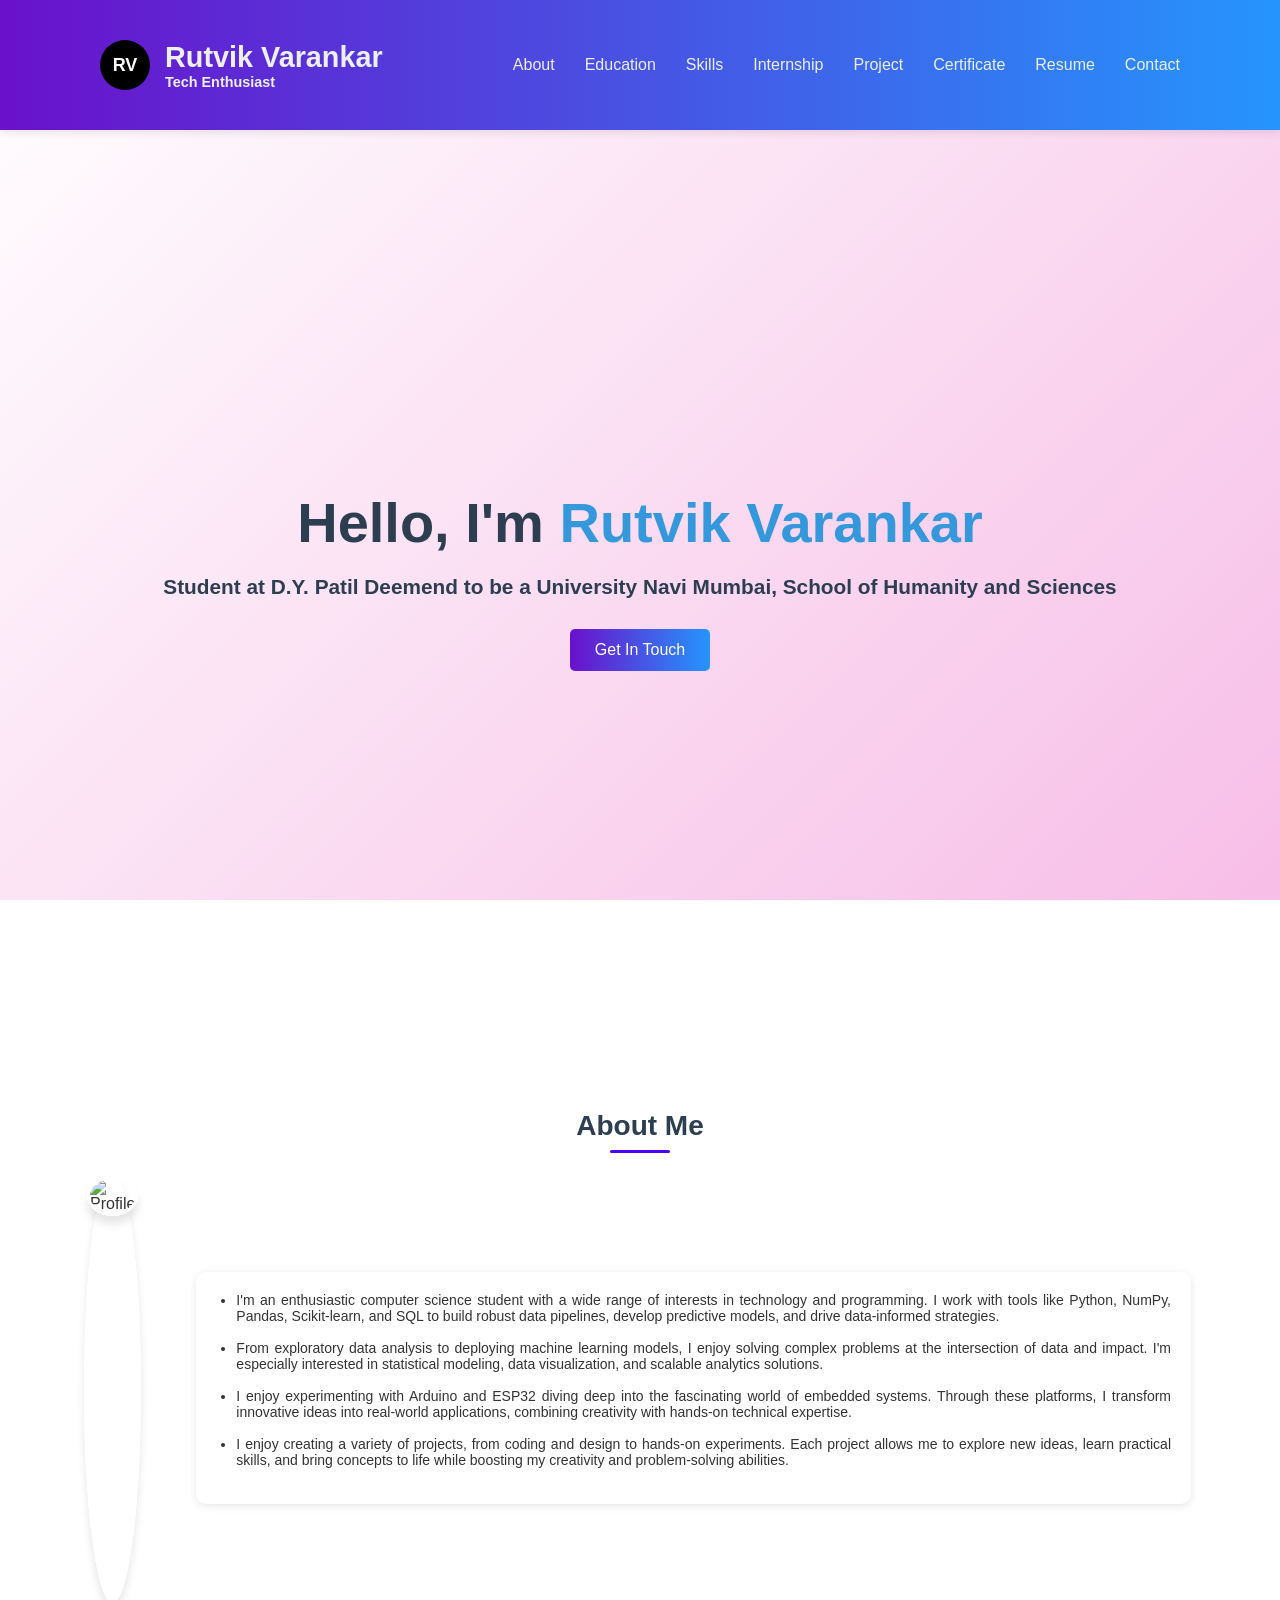
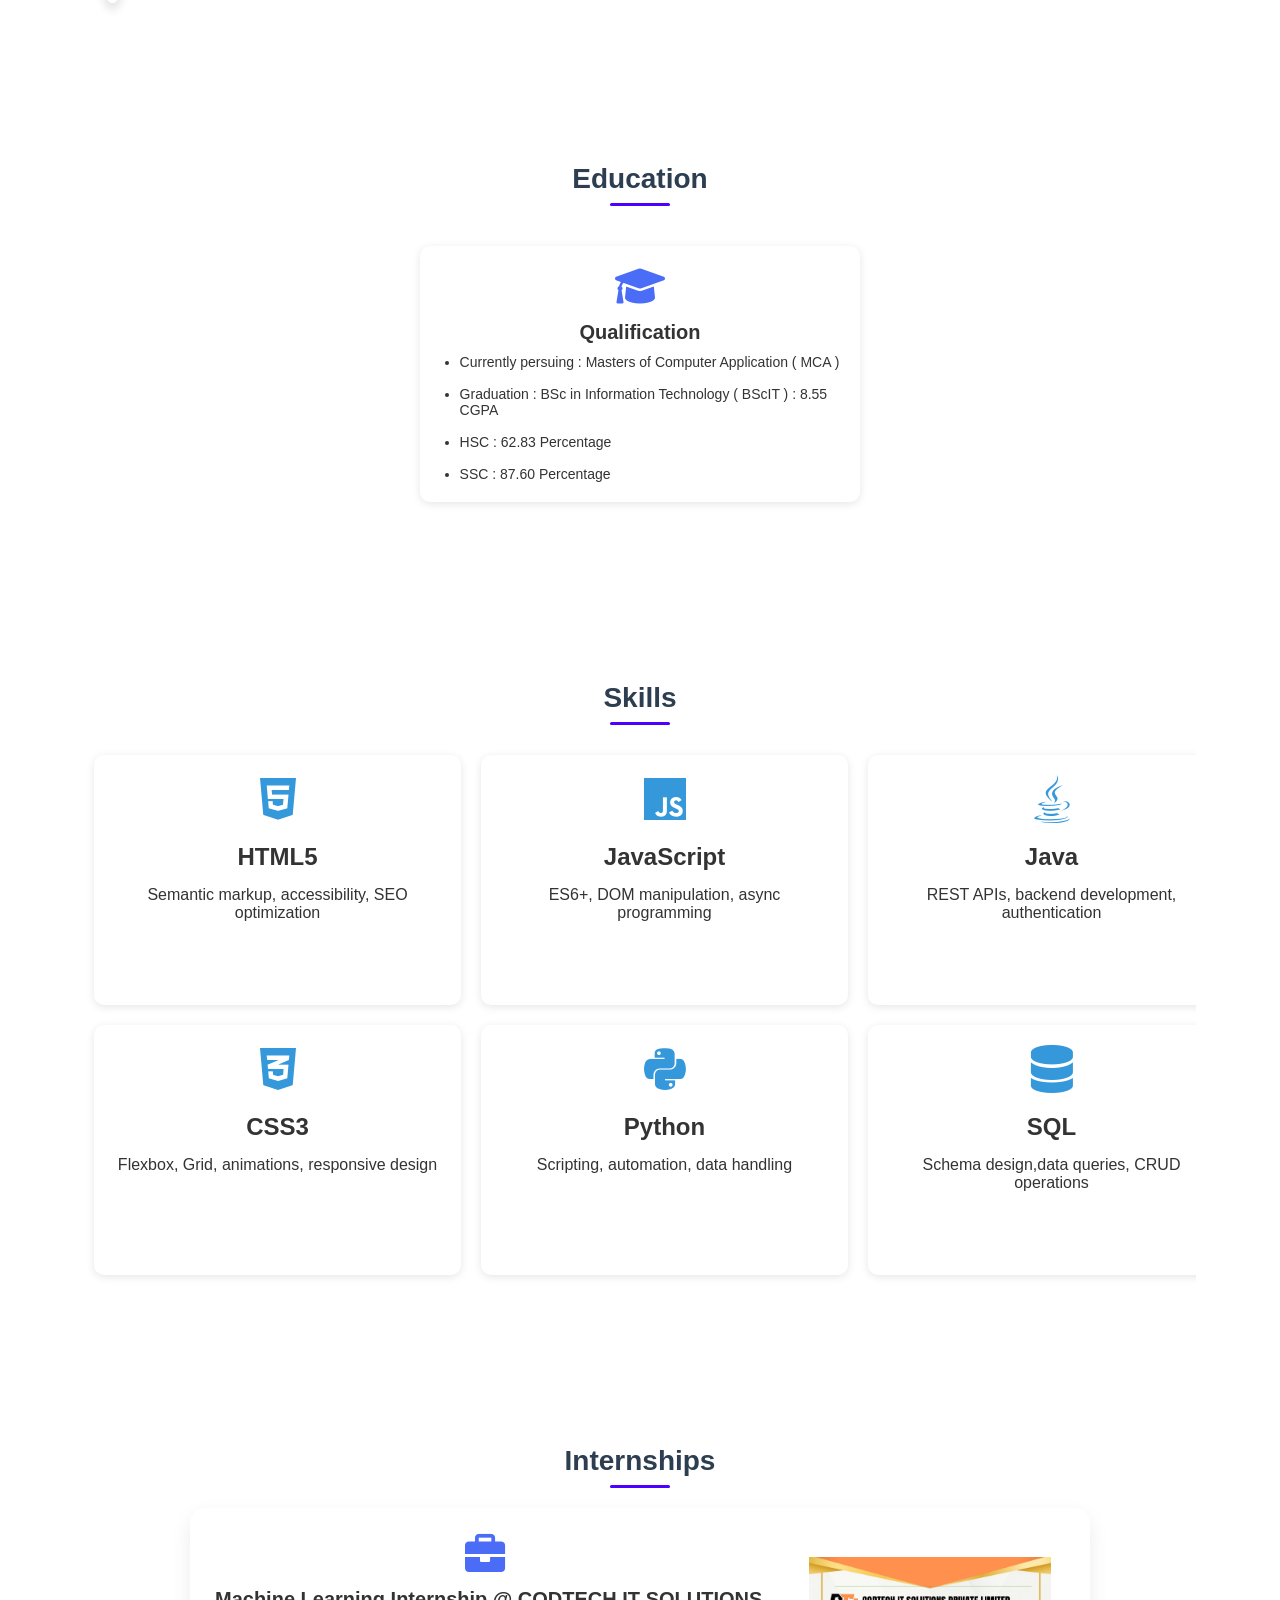
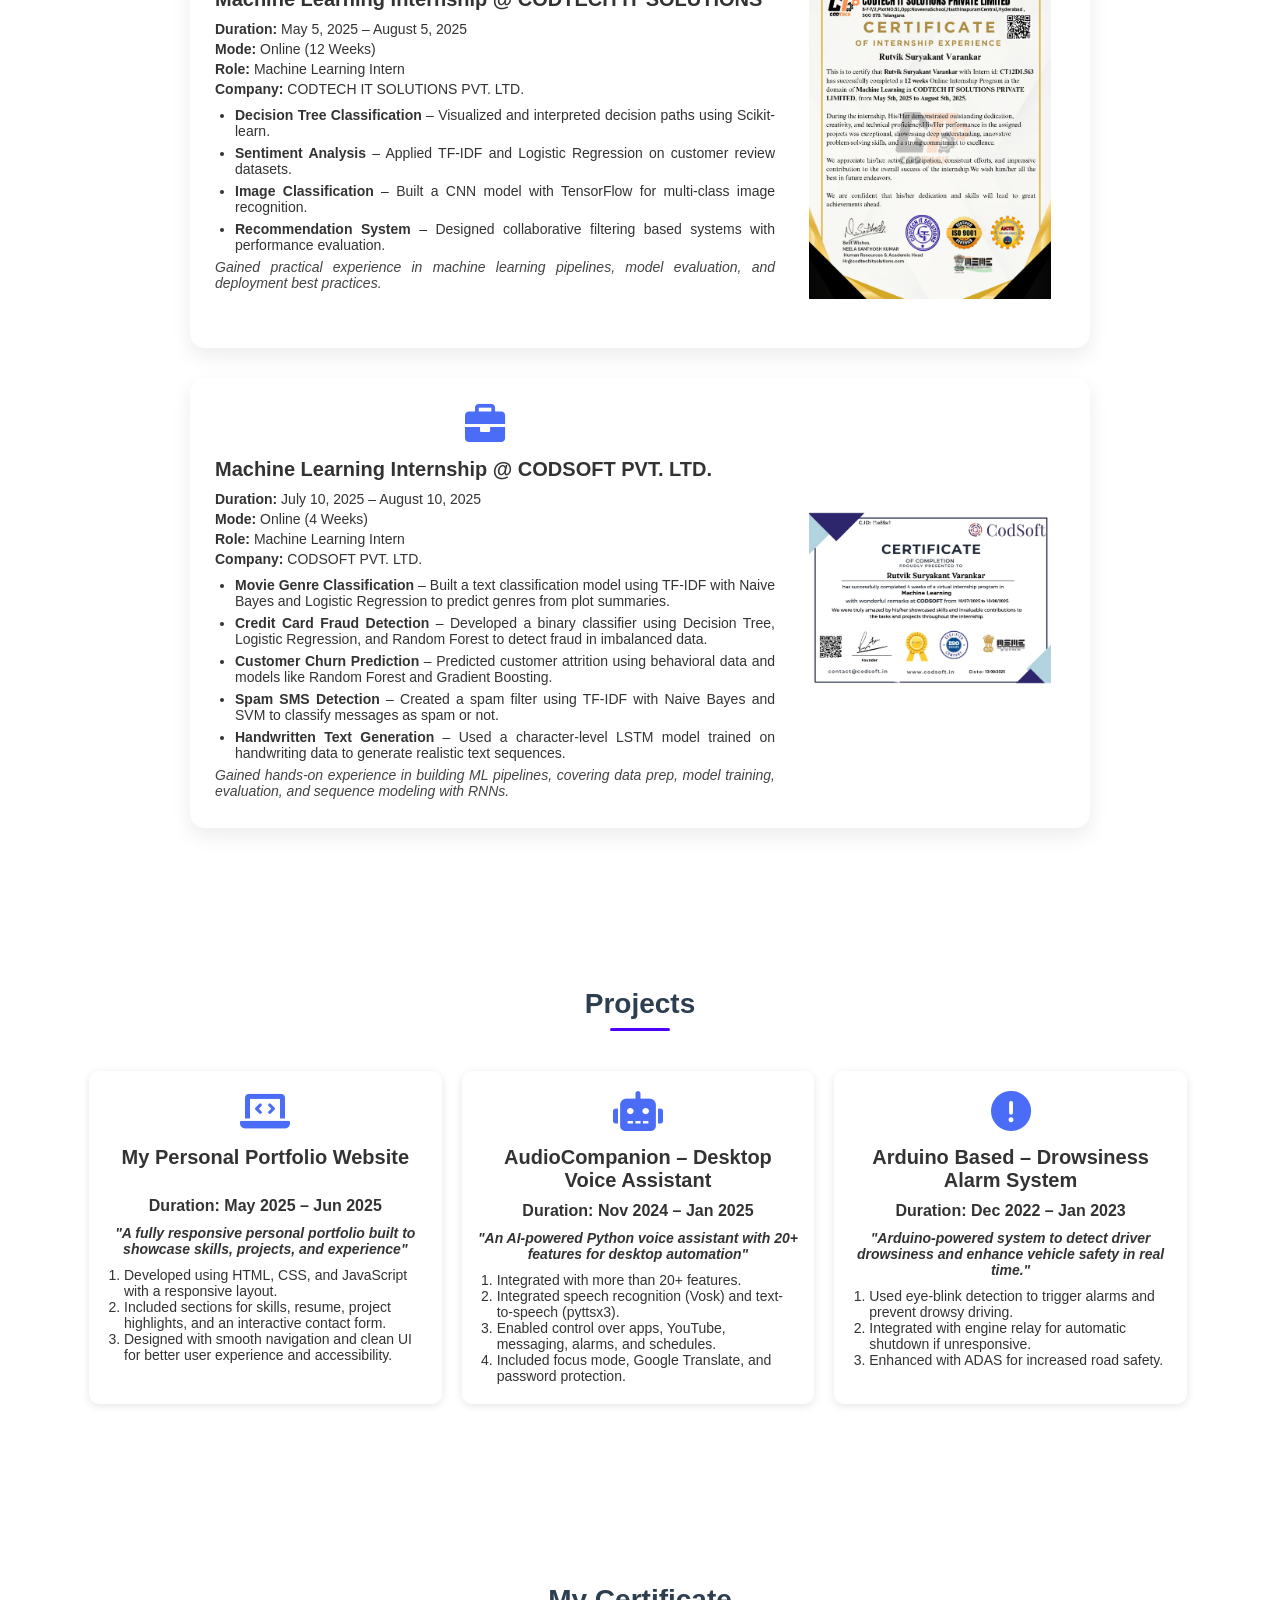
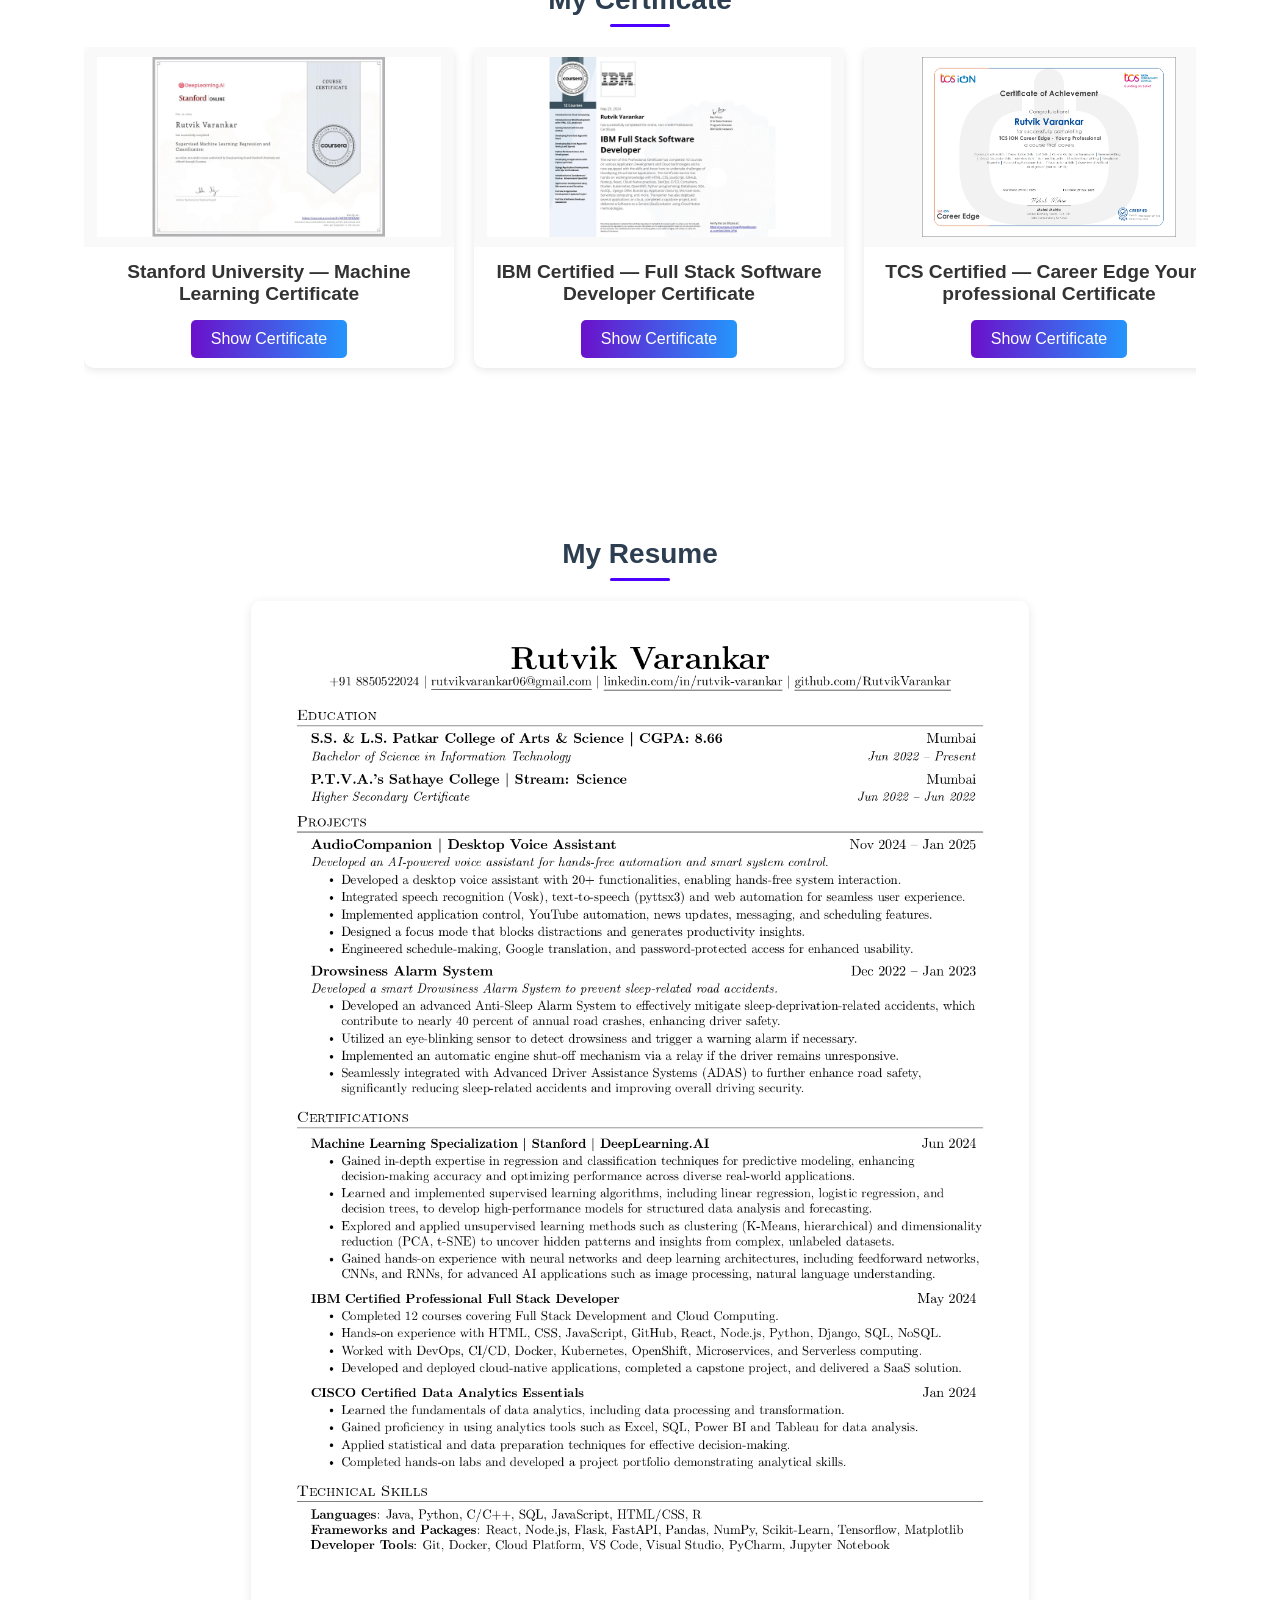
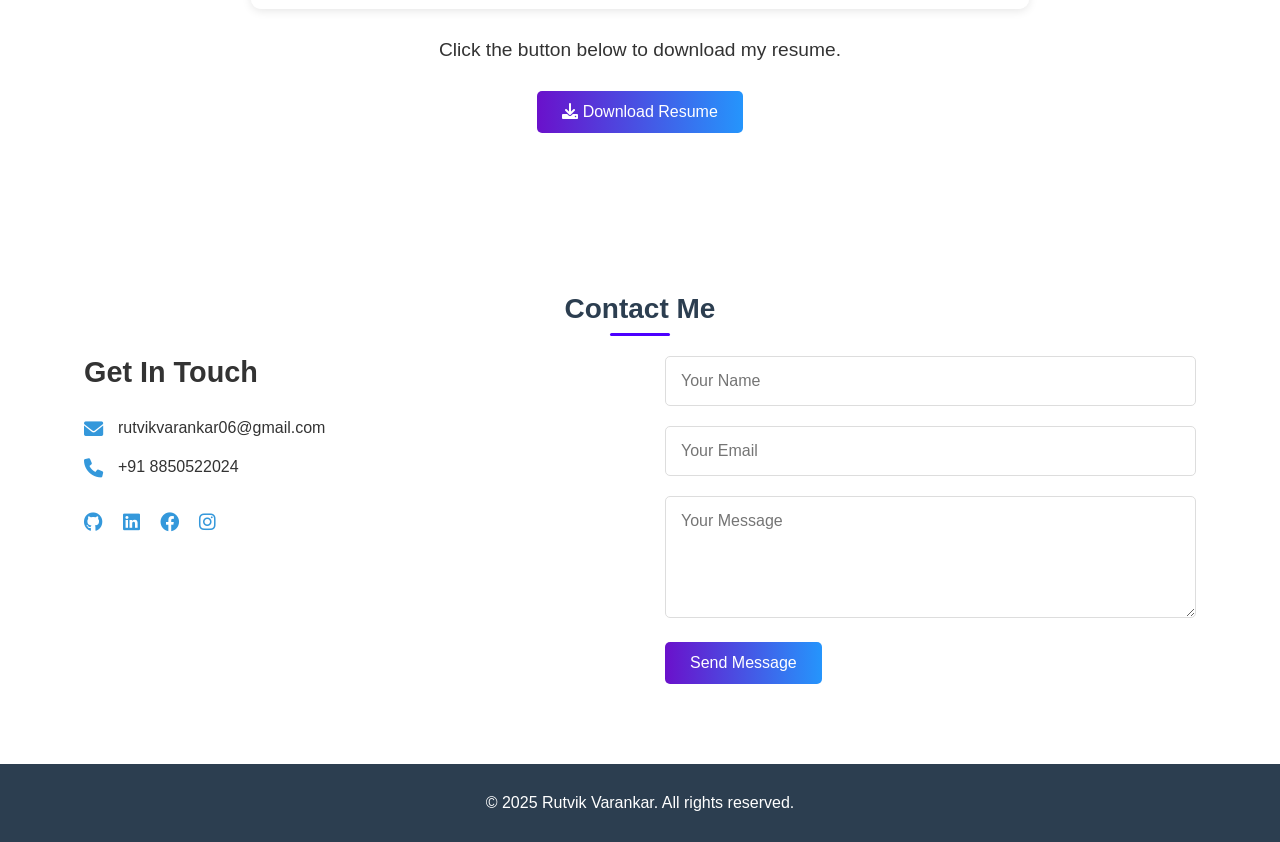
==== commit 276af82e: "first commit" ====
--- a/portfolio.html
+++ b/portfolio.html
@@ -3,7 +3,7 @@
 <head>
     <meta charset="UTF-8">
     <meta name="viewport" content="width=device-width, initial-scale=1.0">
-    <title>My Portfolio</title>
+    <title>Rutvik Varankar | Portfolio</title>
     <link rel="stylesheet" href="port.css">
     <link rel="stylesheet" href="https://cdnjs.cloudflare.com/ajax/libs/font-awesome/6.0.0-beta3/css/all.min.css">
 </head>
@@ -36,13 +36,12 @@
     </div>
 </header>
 
-
     <!-- Hero Section -->
 
     <section id="hero">
         <div class="container">
             <h2>Hello, I'm <span>Rutvik Varankar</span></h2>
-            <p>Student at D.Y. Patil Deemend to be a University Navi Mumbai, School of Humanity and Sciences</p>
+            <p><b>Student at D.Y. Patil Deemend to be a University Navi Mumbai, School of Humanity and Sciences</b></p>
             <a href="#contact" class="btn">Get In Touch</a>
         </div>
     </section>
@@ -56,11 +55,16 @@
                 <div class="about-img">
                     <img src="assets/self.jpg" alt="Profile" class="about-img">
                 </div>
-                <div class="about-text">
-                    <p>I'm an enthusiastic computer science student with a wide range of interests in technology and programming. I work with tools like Python, NumPy, Pandas, Scikit-learn, and SQL to build robust data pipelines, develop predictive models, and drive data-informed strategies.</p>
-                    <p>From exploratory data analysis to deploying machine learning models, I enjoy solving complex problems at the intersection of data and impact. I'm especially interested in statistical modeling, data visualization, and scalable analytics solutions.</p>
-                    <p>I enjoy experimenting with Arduino and ESP32 diving deep into the fascinating world of embedded systems. Through these platforms, I transform innovative ideas into real-world applications, combining creativity with hands-on technical expertise.</p>
-                </div>
+                <div class="about-container">
+                    <div class="about-cards">
+                        <ul>
+                            <li>I'm an enthusiastic computer science student with a wide range of interests in technology and programming. I work with tools like Python, NumPy, Pandas, Scikit-learn, and SQL to build robust data pipelines, develop predictive models, and drive data-informed strategies.</li><br>
+                            <li>From exploratory data analysis to deploying machine learning models, I enjoy solving complex problems at the intersection of data and impact. I'm especially interested in statistical modeling, data visualization, and scalable analytics solutions.</li><br>
+                            <li>I enjoy experimenting with Arduino and ESP32 diving deep into the fascinating world of embedded systems. Through these platforms, I transform innovative ideas into real-world applications, combining creativity with hands-on technical expertise.</li><br>
+                            <li>I enjoy creating a variety of projects, from coding and design to hands-on experiments. Each project allows me to explore new ideas, learn practical skills, and bring concepts to life while boosting my creativity and problem-solving abilities.</li><br>
+                        </ul>
+                    </div> 
+                </div>   
             </div>
         </div>
     </section>
@@ -369,6 +373,31 @@
         </div>
     </section>
 
+    <!-- Chatbot Container 
+    <div class="chatbot-container">
+        <div class="chatbot-button">
+            <i class="fas fa-comment-dots"></i>
+        </div>
+        <div class="chatbot-box">
+            <div class="chatbot-header">
+                <img src="assets\chatbot.jpg">
+                <h3>Portfolio Assistant</h3>
+                <button class="minimize">–</button>
+                <button class="close">×</button>
+            </div>
+            <div class="chatbot-messages">
+                <div class="message bot-message">
+                    Hi there! I'm your portfolio assistant. How can I help you today?
+                </div>
+            </div>
+            <div class="chatbot-input">
+                <input type="text" placeholder="Type your message here...">
+                <button><i class="fas fa-paper-plane"></i></button>
+            </div>
+        </div>
+    </div>
+    <script src="script.js"></script> -->
+    
     <!-- Footer -->
 
     <footer>
--- a/port.css
+++ b/port.css
@@ -22,12 +22,12 @@
 body {
   margin: 30;
   padding: 0;
-  background: linear-gradient(135deg, #865aec, #fbc2eb, #865aec); 
+  background: linear-gradient(135deg, #ffffff 0%, #f7bee7 100%); 
   background-attachment: fixed;
   background-repeat: no-repeat;
   background-size: cover;
-  font-family: 'Segoe UI', Tahoma, Geneva, Verdana, sans-serif;
-  color: #333;
+  font-family: 'Segoe UI', Tahoma, Geneva, Verdana, sans-serif; 
+  color: #333; 
 }
 
 .container {
@@ -60,7 +60,7 @@
 
 .btn {
     display: inline-block;
-    background: var(--primary-color);
+    background: linear-gradient(to right, #6a11cb 0%, #2595fc 100%);
     color: white;
     padding: 12px 25px;
     border: none;
@@ -79,7 +79,7 @@
 
 /* Header Styles */
 header {
-  background: linear-gradient(to right, #92a4f6,  #d2a5ff); 
+  background: linear-gradient(to right, #6a11cb 0%, #2595fc 100%); 
   color: white;
   padding: 20px 40px;
   position: sticky; 
@@ -105,7 +105,7 @@
     width: 50px;
     height: 50px;
     border-radius: 50%;
-    background-color: rgb(69, 28, 202); 
+    background-color: rgb(0,0,0); 
     color: #ffffff;
     display: flex;
     align-items: center;
@@ -116,12 +116,12 @@
 
 .logo h1 {
     font-size: 1.8rem;
-    color: var(--dark-color);
+    color: var(--light-color);
 }
 
 .tagline {
     font-size: 0.9rem;
-    color: var(--dark-color);
+    color: var(--light-color);
 }
 
 nav ul {
@@ -135,7 +135,7 @@
 
 nav ul li a {
     text-decoration: none;
-    color: var(--dark-color);
+    color: var(--light-color);
     font-weight: 500;
     transition: color 0.3s;
 }
@@ -147,8 +147,8 @@
 /* Hero Section */
 #hero {
     height: 100vh;
-    background: url('assets/main background image.jpg') center/cover no-repeat;
-    color: var(--primary-color);
+    
+    color: var(--dark-color);
     display: flex;
     align-items: center;
     text-align: center;
@@ -201,10 +201,10 @@
 .about-img{
   width: 430px;          
   height: 430px;         
-  border-radius: 50%;  
+  border-radius: 60%;  
   object-fit: cover;    
   border: 3px solid #fff; 
-  box-shadow: 0 4px 8px rgba(0,0,0,0.1); 
+  box-shadow: 0 8px 8px rgba(0,0,0,0.1); 
 }
 
 .about-text {
@@ -215,6 +215,42 @@
     font-size: 1.1rem;
     text-align: justify;
     margin-bottom: 20px;
+}
+
+.about-container {
+    display: flex;
+    flex-wrap: nowrap;
+    overflow-x: auto;
+    gap: 20px;
+    padding: 20px 5px;
+    scroll-snap-type: x mandatory;
+    scrollbar-width: thin;
+    scroll-padding: 10px;
+}
+
+.about-cards {
+    flex: 0 0 100%;
+    min-width: 280px;
+    scroll-snap-align: start;
+    background: #fff;
+    border-radius: 10px;
+    box-shadow: 0 2px 8px rgba(0, 0, 0, 0.1);
+    overflow: hidden;
+    text-align: center;
+    padding: 20px 20px;
+    margin: auto;
+    transition: transform 0.3s ease;
+}
+
+.about-cards:hover {
+    transform: translateY(-5px);
+    box-shadow: 0 8px 20px rgba(0, 0, 0, 0.15);
+}
+
+.about-cards ul {
+    text-align: justify;
+    padding-left: 20px;
+    font-size: 14px;
 }
 
 /* Education Section */
@@ -273,7 +309,7 @@
   display: grid;
   grid-auto-flow: column;          
   grid-template-rows: repeat(2, 1fr);  
-  grid-auto-columns: 300px;      
+  grid-auto-columns: 367px;      
   gap: 20px;
 
   overflow-x: auto;              
@@ -436,7 +472,6 @@
   object-fit: contain;
 }
 
-
 /* Project Section */
 
 .project-container {
@@ -451,7 +486,7 @@
 }
 
 .project-cards {
-    flex: 0 0 30%;
+    flex: 0 0 32%;
     min-width: 280px;
     scroll-snap-align: start;
     background: #fff;
@@ -512,7 +547,7 @@
 }
 
 .project {
-    flex: 0 0 300px; 
+    flex: 0 0 370px; 
     scroll-snap-align: start;
     background: #fff;
     border-radius: 10px;
@@ -523,7 +558,8 @@
 }
 
 .project:hover {
-    transform: translateY(-10px);
+    transform: translateY(-5px);
+    box-shadow: 0 8px 20px rgba(0, 0, 0, 0.15);
 }
 
 .project img {
@@ -647,6 +683,164 @@
     resize: vertical;
 }
 
+/* Chatbot 
+.chatbot-container {
+    position: fixed;
+    bottom: 30px;
+    right: 30px;
+    z-index: 1000;
+}
+
+.chatbot-button {
+    width: 60px;
+    height: 60px;
+    background: linear-gradient(to right, #6a11cb 0%, #2575fc 100%);
+    border-radius: 50%;
+    display: flex;
+    justify-content: center;
+    align-items: center;
+    cursor: pointer;
+    box-shadow: 0 5px 15px rgba(0, 0, 0, 0.2);
+    transition: transform 0.3s ease;
+}
+
+.chatbot-button:hover {
+    transform: scale(1.1);
+}
+
+.chatbot-button i {
+    color: white;
+    font-size: 24px;
+}
+
+.chatbot-box {
+    width: 350px;
+    height: 450px;
+    background: white;
+    border-radius: 15px;
+    box-shadow: 0 5px 25px rgba(0, 0, 0, 0.2);
+    overflow: hidden;
+    display: flex;
+    flex-direction: column;
+    position: absolute;
+    bottom: 70px;
+    right: 0;
+    opacity: 0;
+    pointer-events: none;
+    transform: translateY(20px);
+    transition: all 0.3s ease;
+}
+
+.chatbot-box.active {
+    opacity: 1;
+    pointer-events: auto;
+    transform: translateY(0);
+}
+
+.chatbot-header {
+    background: linear-gradient(to right, #6a11cb 0%, #2575fc 100%);
+    color: white;
+    padding: 15px 20px;
+    display: flex;
+    align-items: center;
+}
+
+.chatbot-header img {
+    width: 40px;
+    height: 40px;
+    border-radius: 50%;
+    margin-right: 10px;
+    object-fit: cover;
+}
+
+.chatbot-header h3 {
+    font-size: 1.2rem;
+    font-weight: 500;
+}
+
+.chatbot-messages {
+    flex: 1;
+    padding: 20px;
+    overflow-y: auto;
+    display: flex;
+    flex-direction: column;
+}
+
+.message {
+    max-width: 80%;
+    padding: 10px 15px;
+    margin-bottom: 15px;
+    border-radius: 18px;
+    line-height: 1.4;
+    animation: fadeIn 0.3s ease;
+}
+
+@keyframes fadeIn {
+    from { opacity: 0; transform: translateY(10px); }
+    to { opacity: 1; transform: translateY(0); }
+}
+
+.bot-message {
+    background: #f1f2f6;
+    align-self: flex-start;
+    border-bottom-left-radius: 5px;
+    color: #2c3e50;
+}
+
+.user-message {
+    background: linear-gradient(to right, #6a11cb 0%, #2575fc 100%);
+    color: white;
+    align-self: flex-end;
+    border-bottom-right-radius: 5px;
+}
+
+.chatbot-input {
+    display: flex;
+    padding: 15px;
+    border-top: 1px solid #ddd;
+    background: #f9f9f9;
+}
+
+.chatbot-input input {
+    flex: 1;
+    padding: 12px 15px;
+    border: none;
+    border-radius: 30px;
+    outline: none;
+    background: #f1f2f6;
+    font-size: 1rem;
+}
+
+.chatbot-input button {
+    width: 40px;
+    height: 40px;
+    border-radius: 50%;
+    border: none;
+    background: linear-gradient(to right, #6a11cb 0%, #2575fc 100%);
+    color: white;
+    margin-left: 10px;
+    cursor: pointer;
+    transition: transform 0.2s ease;
+}
+
+.chatbot-input button:hover {
+    transform: scale(1.05);
+}
+
+.chatbot-controls button {
+  background: white;
+  border: none;
+  color: black;
+  font-size: 20px;
+  cursor: pointer;
+  margin-left: 5px;
+}
+
+.chatbot-controls button:hover {
+  background: red;
+  border-radius: 4px;
+}*/
+
 /* Footer */
 
 footer {
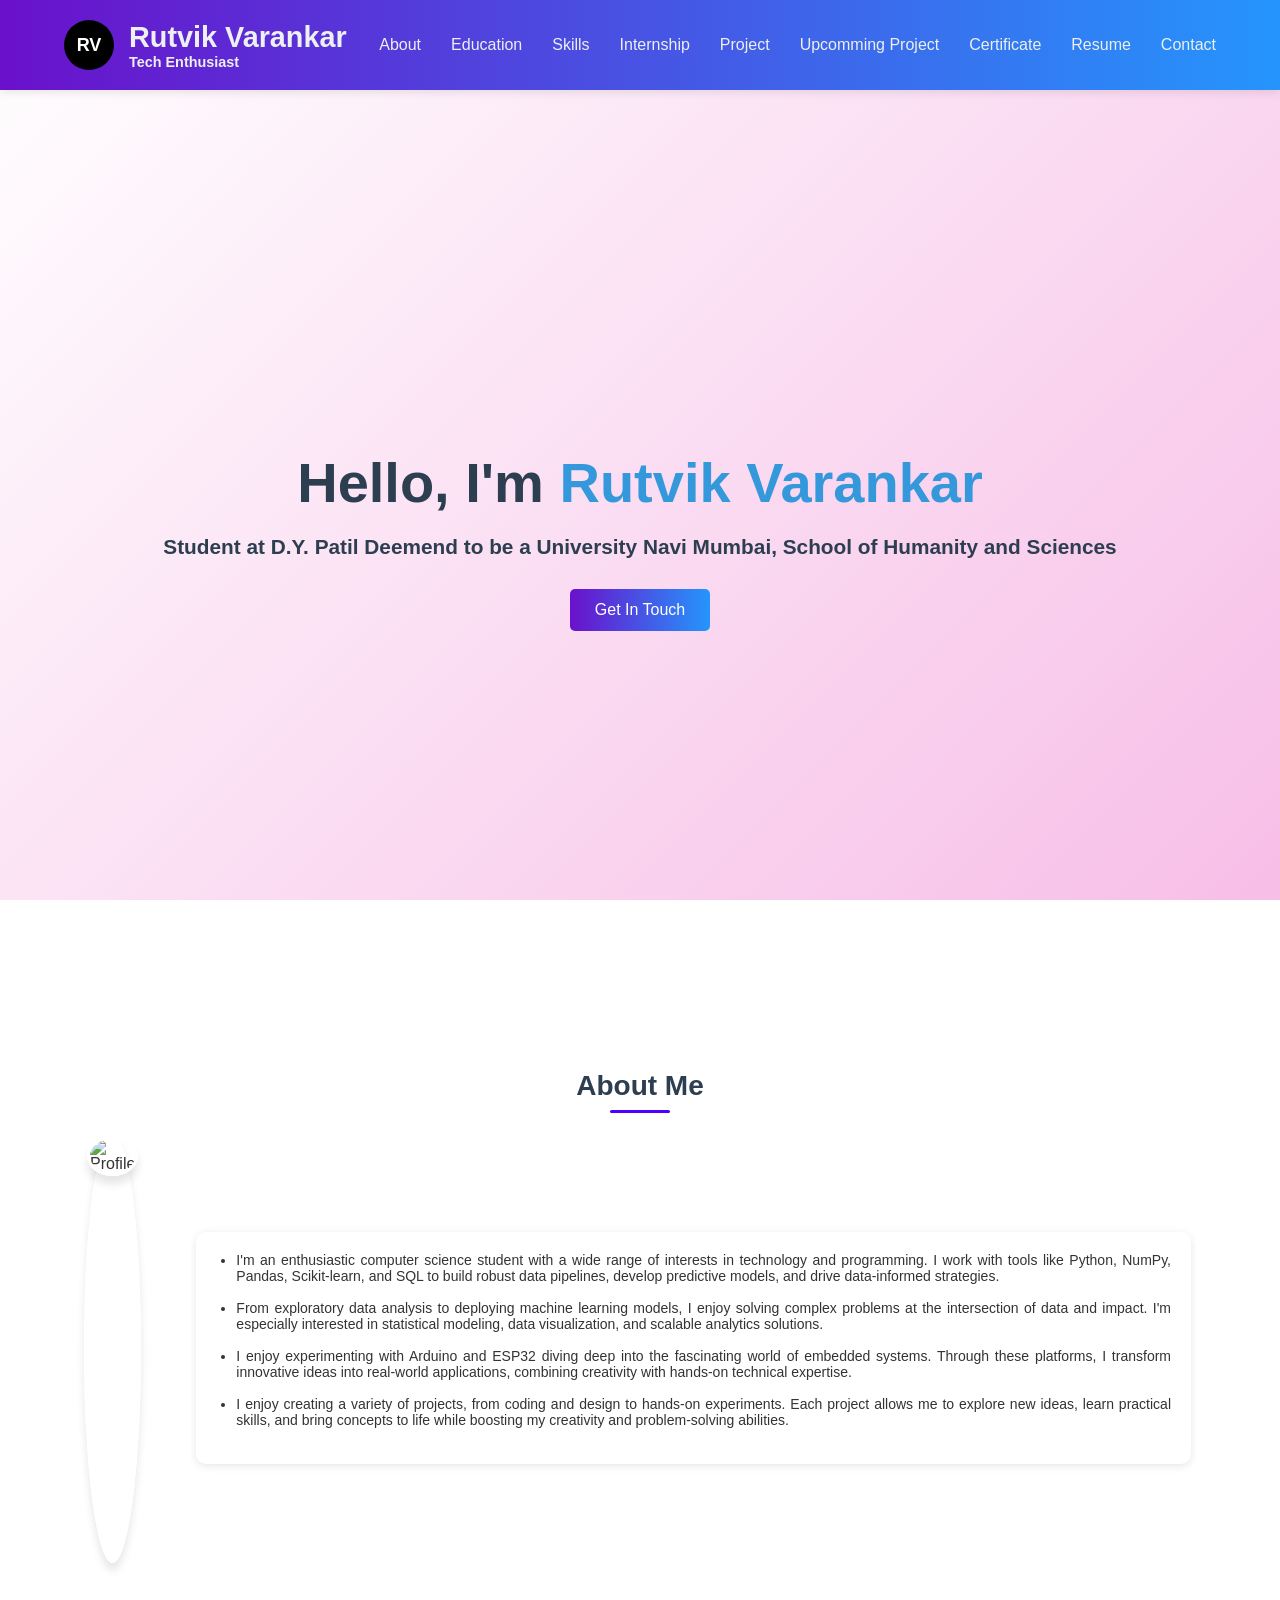
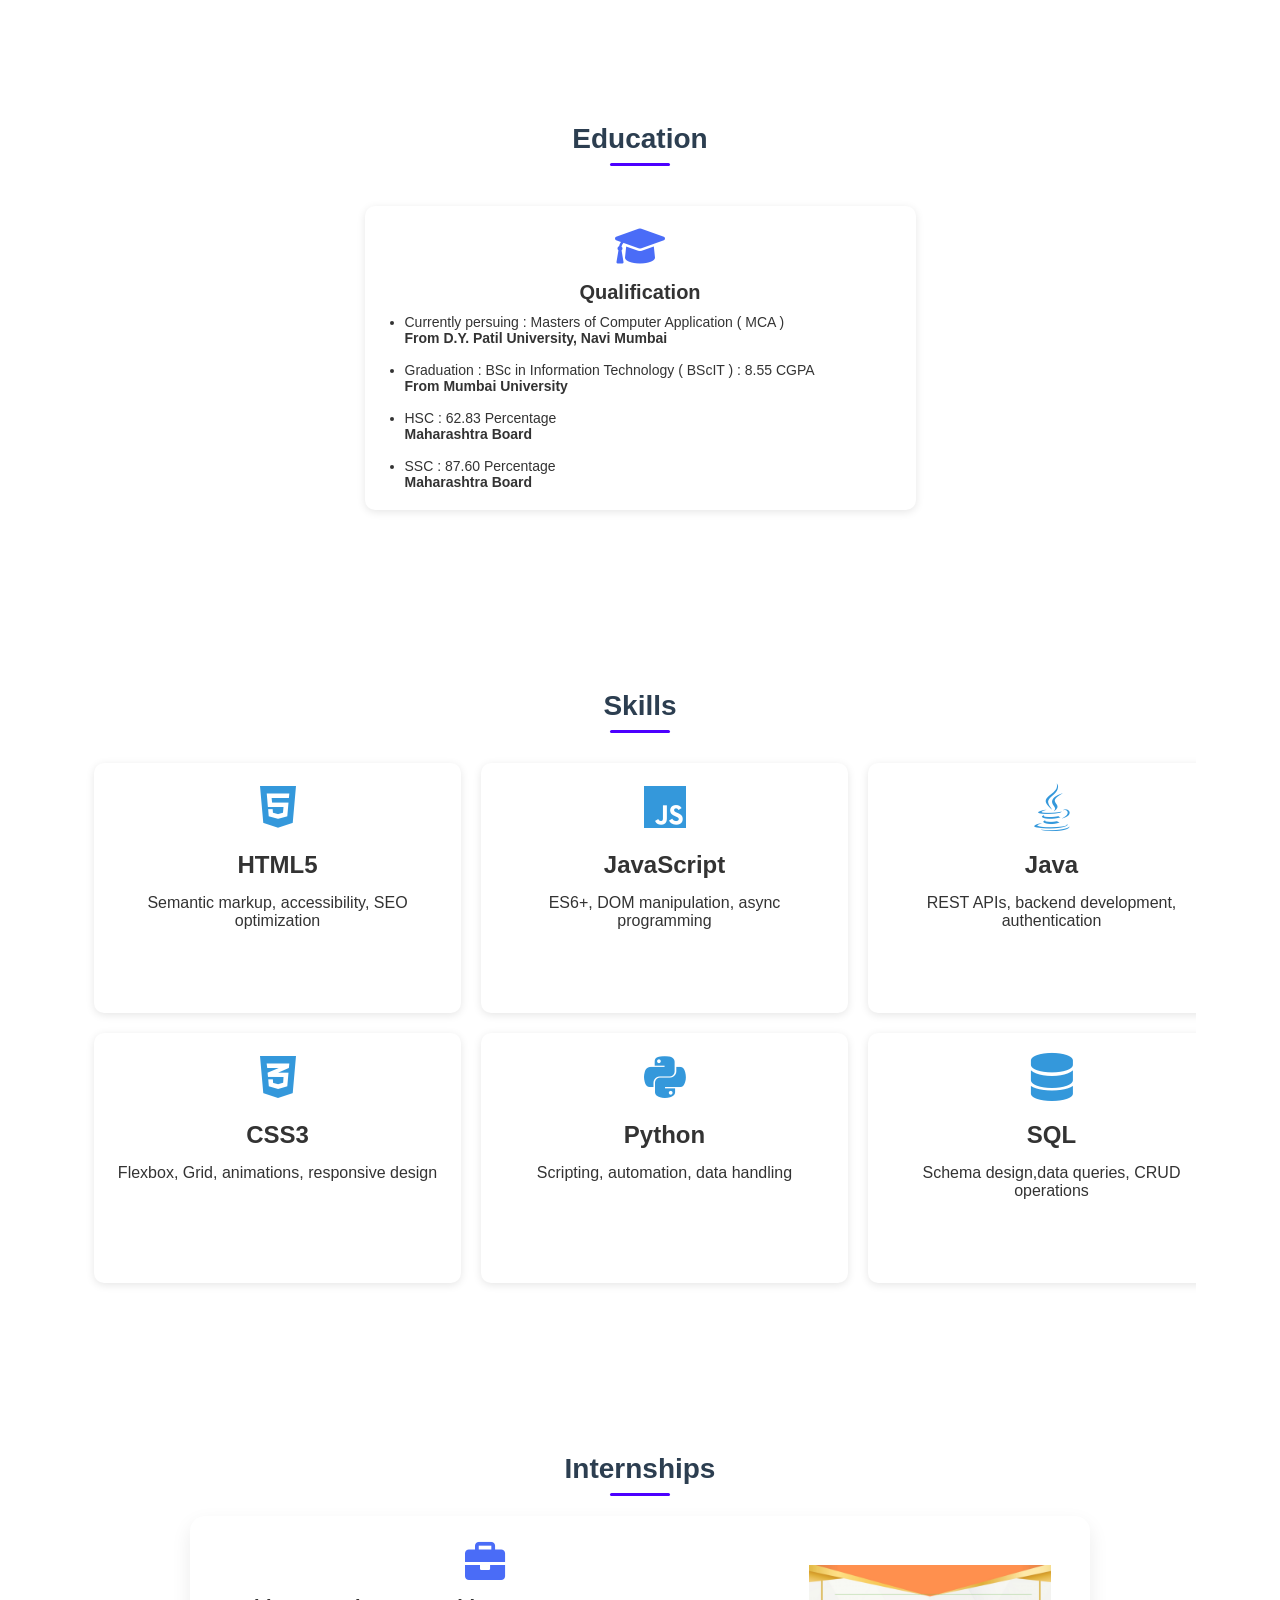
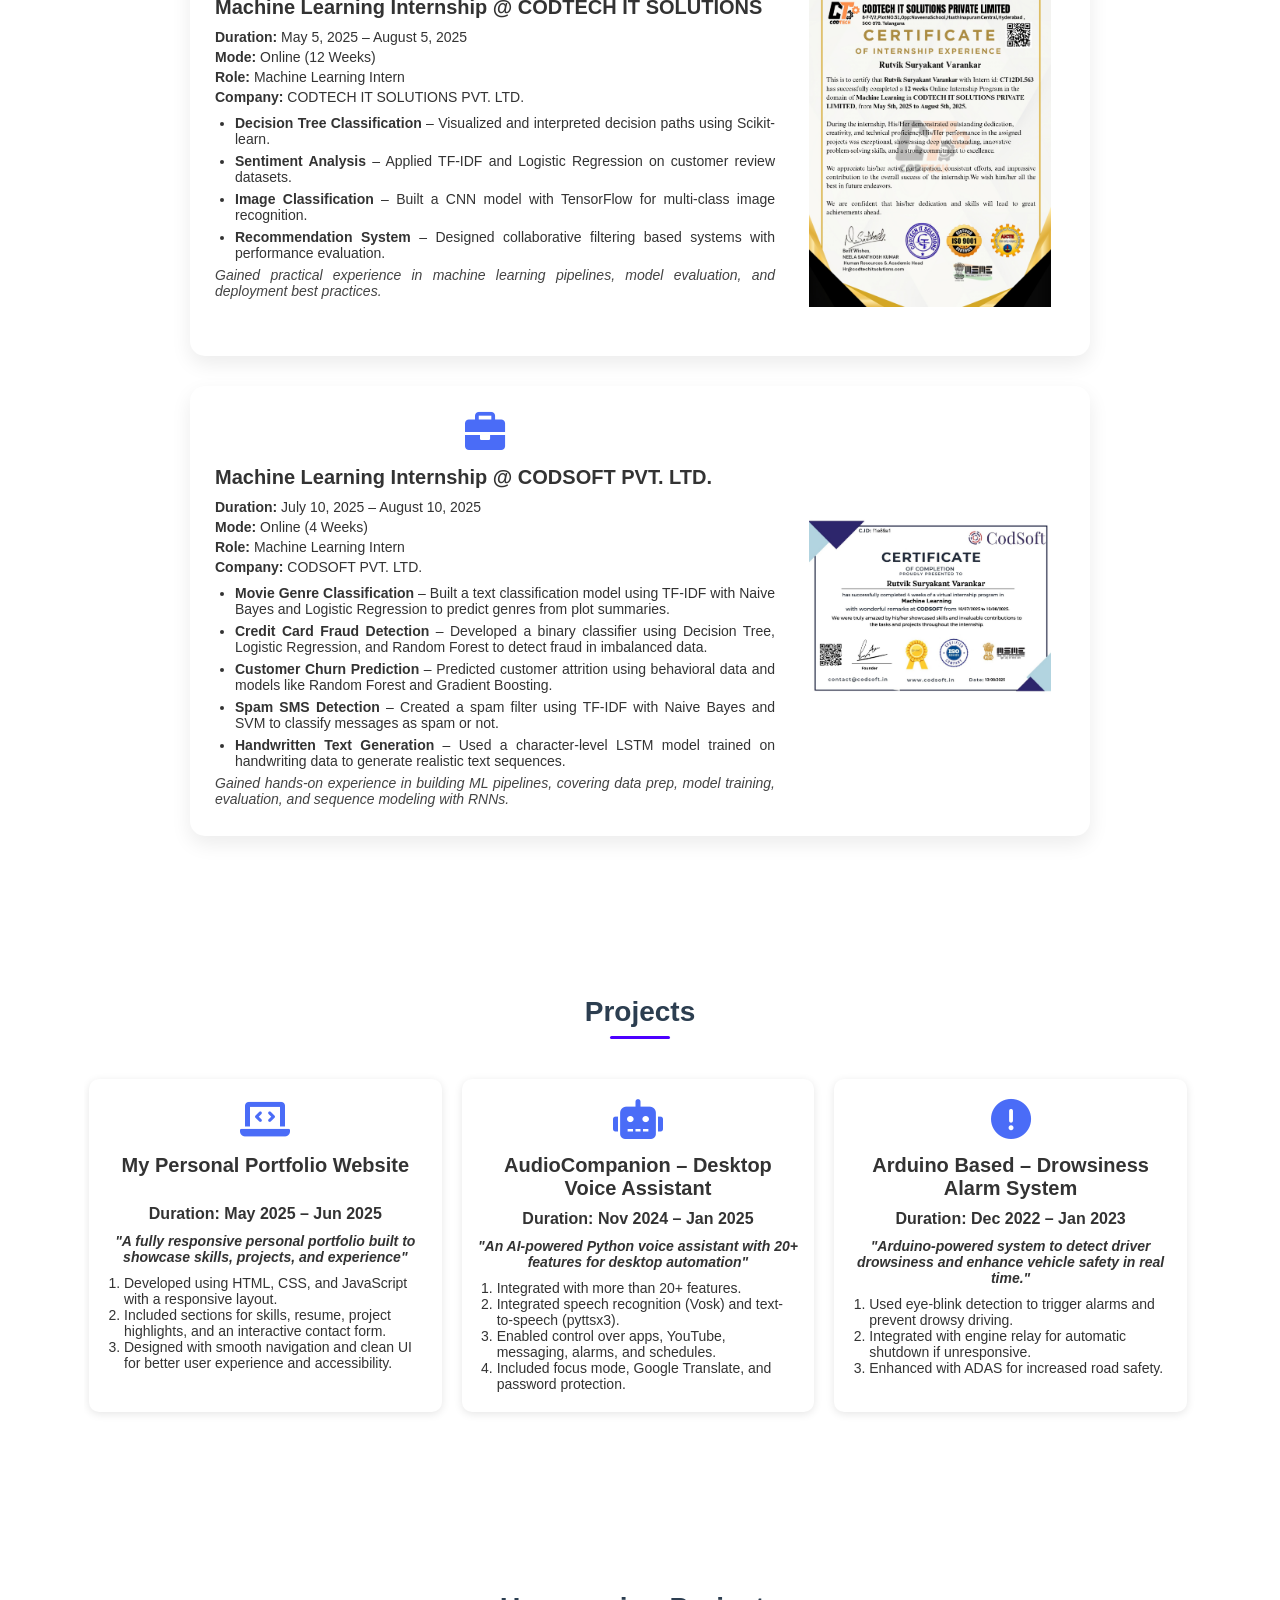
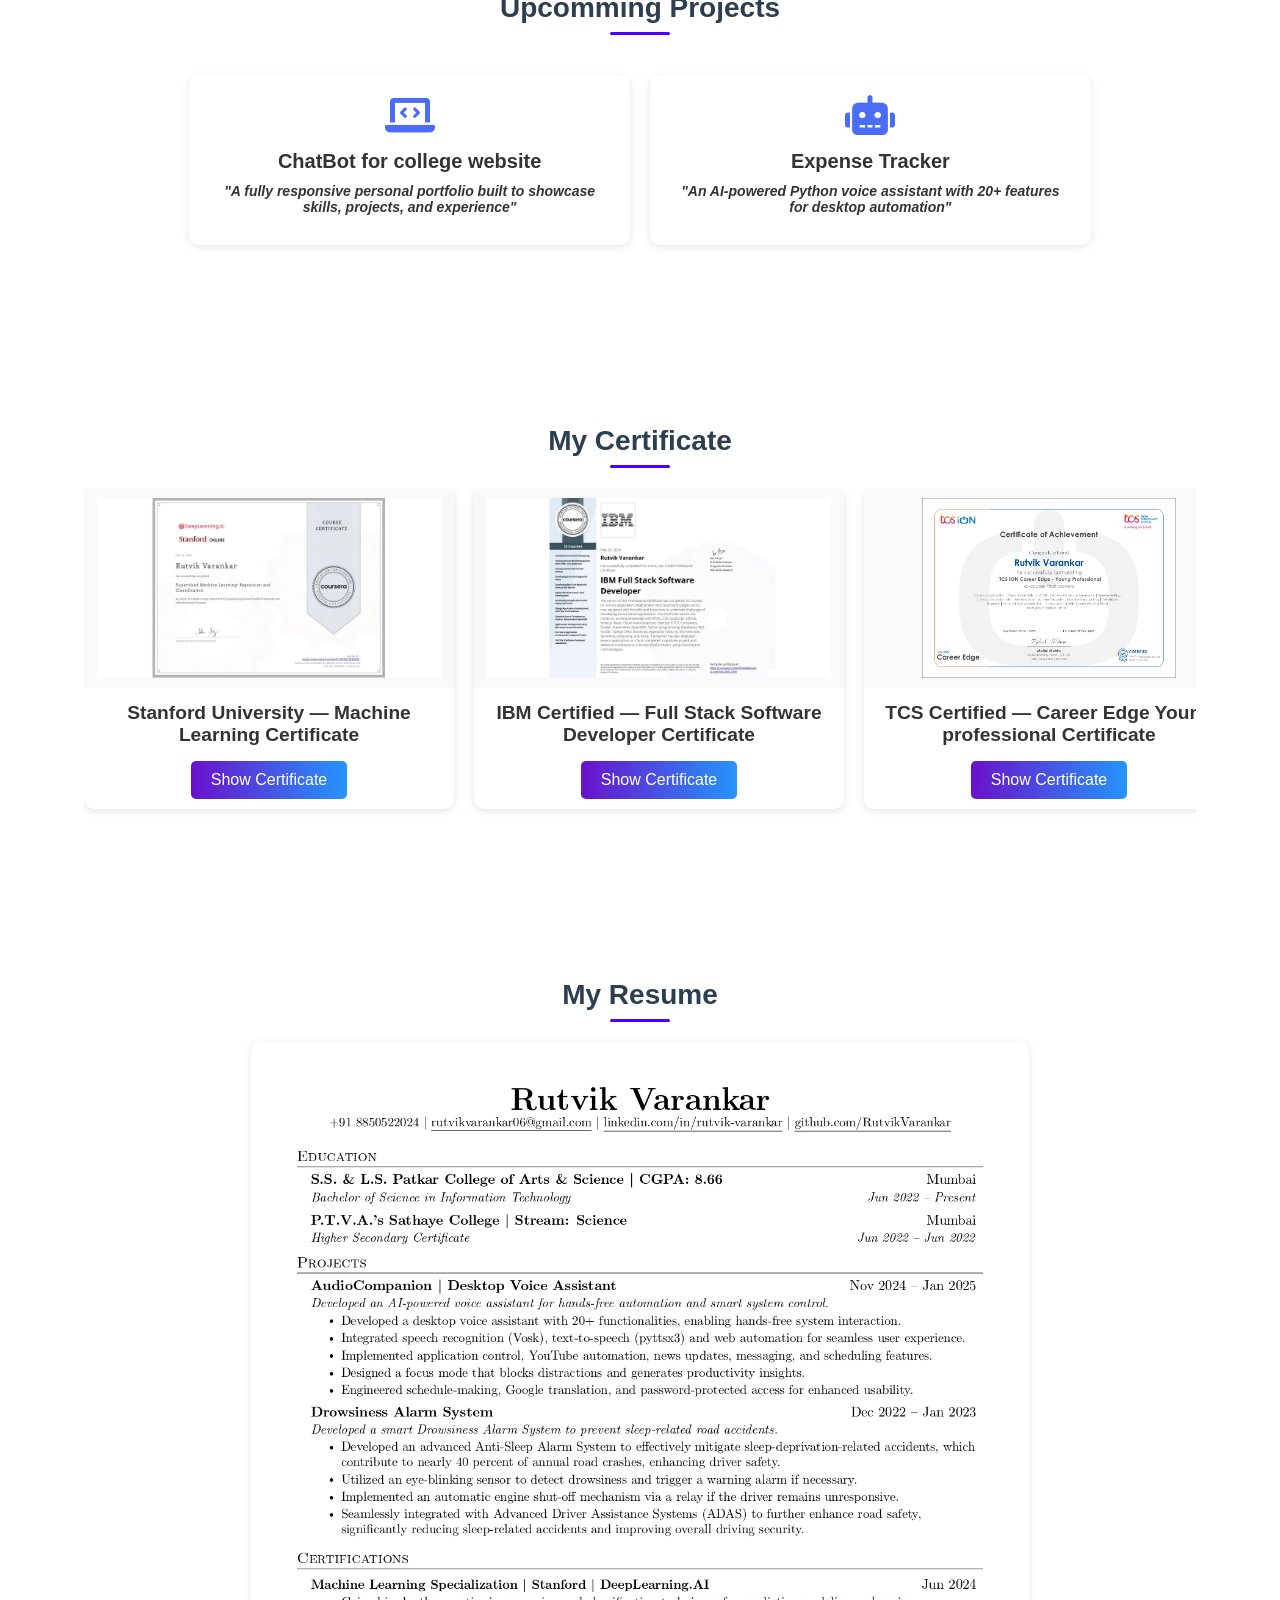
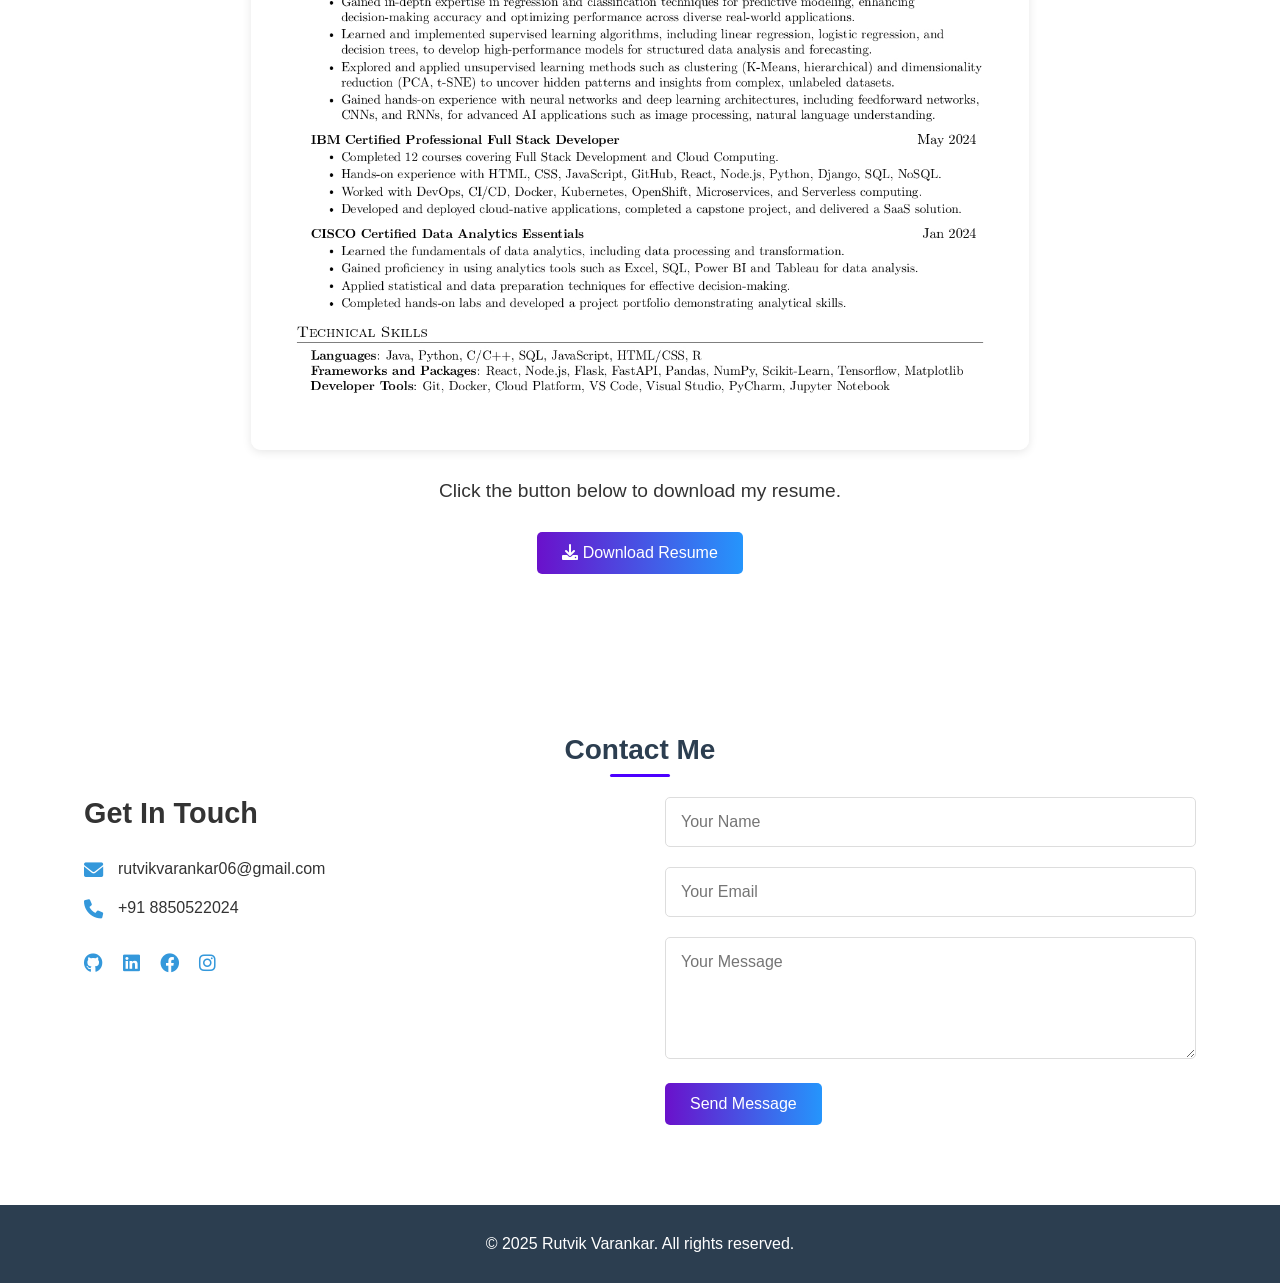
==== commit 631e2f8b: "Made responsive design" ====
--- a/portfolio.html
+++ b/portfolio.html
@@ -1,40 +1,48 @@
 <!DOCTYPE html>
 <html lang="en">
+
 <head>
     <meta charset="UTF-8">
     <meta name="viewport" content="width=device-width, initial-scale=1.0">
     <title>Rutvik Varankar | Portfolio</title>
-    <link rel="stylesheet" href="port.css">
+    <link rel="stylesheet" href="Styles/port.css">
     <link rel="stylesheet" href="https://cdnjs.cloudflare.com/ajax/libs/font-awesome/6.0.0-beta3/css/all.min.css">
 </head>
+
 <body>
     <!-- Header Section -->
-    
+
     <header id="header">
-    <div class="container">
-        <div class="logo">
-            <div class="logo-left">
-                <div class="circle">RV</div>
-                <div class="name-block">
-                    <h1>Rutvik Varankar</h1>
-                    <p class="tagline"><b>Tech Enthusiast</b></p>
-                </div>
-            </div>
-        </div>
-        <nav>
-            <ul>
-                <li><a href="#about">About</a></li>
-                <li><a href="#Education">Education</a></li>
-                <li><a href="#skills">Skills</a></li>
-                <li><a href="#internship">Internship</a></li>
-                <li><a href="#project">Project</a></li>
-                <li><a href="#certificate">Certificate</a></li>
-                <li><a href="#resume">Resume</a></li>
-                <li><a href="#contact">Contact</a></li>
-            </ul>
-        </nav>
-    </div>
-</header>
+        <div class="container">
+            <div class="logo">
+                <div class="logo-left">
+                    <div class="circle">RV</div>
+                    <div class="name-block">
+                        <h1>Rutvik Varankar</h1>
+                        <p class="tagline"><b>Tech Enthusiast</b></p>
+                    </div>
+                </div>
+            </div>
+            <nav id="nav">
+                <ul id="nav-menu">
+                    <li><a href="#about">About</a></li>
+                    <li><a href="#Education">Education</a></li>
+                    <li><a href="#skills">Skills</a></li>
+                    <li><a href="#internship">Internship</a></li>
+                    <li><a href="#project">Project</a></li>
+                    <li><a href="#upcomming-project">Upcomming Project</a></li>
+                    <li><a href="#certificate">Certificate</a></li>
+                    <li><a href="#resume">Resume</a></li>
+                    <li><a href="#contact">Contact</a></li>
+                </ul>
+            </nav>
+            <div class="hamburger" id="hamburger">
+                <span></span>
+                <span></span>
+                <span></span>
+            </div>
+        </div>
+    </header>
 
     <!-- Hero Section -->
 
@@ -58,19 +66,28 @@
                 <div class="about-container">
                     <div class="about-cards">
                         <ul>
-                            <li>I'm an enthusiastic computer science student with a wide range of interests in technology and programming. I work with tools like Python, NumPy, Pandas, Scikit-learn, and SQL to build robust data pipelines, develop predictive models, and drive data-informed strategies.</li><br>
-                            <li>From exploratory data analysis to deploying machine learning models, I enjoy solving complex problems at the intersection of data and impact. I'm especially interested in statistical modeling, data visualization, and scalable analytics solutions.</li><br>
-                            <li>I enjoy experimenting with Arduino and ESP32 diving deep into the fascinating world of embedded systems. Through these platforms, I transform innovative ideas into real-world applications, combining creativity with hands-on technical expertise.</li><br>
-                            <li>I enjoy creating a variety of projects, from coding and design to hands-on experiments. Each project allows me to explore new ideas, learn practical skills, and bring concepts to life while boosting my creativity and problem-solving abilities.</li><br>
+                            <li>I'm an enthusiastic computer science student with a wide range of interests in
+                                technology and programming. I work with tools like Python, NumPy, Pandas, Scikit-learn,
+                                and SQL to build robust data pipelines, develop predictive models, and drive
+                                data-informed strategies.</li><br>
+                            <li>From exploratory data analysis to deploying machine learning models, I enjoy solving
+                                complex problems at the intersection of data and impact. I'm especially interested in
+                                statistical modeling, data visualization, and scalable analytics solutions.</li><br>
+                            <li>I enjoy experimenting with Arduino and ESP32 diving deep into the fascinating world of
+                                embedded systems. Through these platforms, I transform innovative ideas into real-world
+                                applications, combining creativity with hands-on technical expertise.</li><br>
+                            <li>I enjoy creating a variety of projects, from coding and design to hands-on experiments.
+                                Each project allows me to explore new ideas, learn practical skills, and bring concepts
+                                to life while boosting my creativity and problem-solving abilities.</li><br>
                         </ul>
-                    </div> 
-                </div>   
+                    </div>
+                </div>
             </div>
         </div>
     </section>
 
     <!-- Education Section-->
-    
+
     <section id="Education" class="section">
         <div class="container">
             <h2 class="section-title">Education</h2>
@@ -79,12 +96,14 @@
                     <i class="fas fa-graduation-cap"></i>
                     <h3>Qualification</h3>
                     <ul>
-                        <li>Currently persuing : Masters of Computer Application ( MCA )</li><br>
-                        <li>Graduation : BSc in Information Technology ( BScIT ) : 8.55 CGPA</li><br>
-                        <li>HSC : 62.83 Percentage</li><br>
-                        <li>SSC : 87.60 Percentage</li>
+                        <li>Currently persuing : Masters of Computer Application ( MCA )<br><b>From D.Y. Patil
+                                University, Navi Mumbai</b></li><br>
+                        <li>Graduation : BSc in Information Technology ( BScIT ) : 8.55 CGPA<br><b>From Mumbai
+                                University</b></li><br>
+                        <li>HSC : 62.83 Percentage<br><b>Maharashtra Board</b></li><br>
+                        <li>SSC : 87.60 Percentage<br><b>Maharashtra Board</b></li>
                     </ul>
-                </div>    
+                </div>
             </div>
         </div>
     </section>
@@ -162,60 +181,73 @@
     <!-- Internship Section-->
 
     <section id="internship" class="section">
-    <h2 class="section-title">Internships</h2>
-
-    <div class="internship-container">
-        <div class="internship-card">
-        <div class="internship-content">
-            <div class="internship-details">
-            <div class="icon"><i class="fas fa-briefcase"></i></div>
-            <h3>Machine Learning Internship @ CODTECH IT SOLUTIONS</h3>
-            <p><strong>Duration:</strong> May 5, 2025 – August 5, 2025</p>
-            <p><strong>Mode:</strong> Online (12 Weeks)</p>
-            <p><strong>Role:</strong> Machine Learning Intern</p>
-            <p><strong>Company:</strong> CODTECH IT SOLUTIONS PVT. LTD.</p>
-            <ul>
-                <li><strong>Decision Tree Classification</strong> – Visualized and interpreted decision paths using Scikit-learn.</li>
-                <li><strong>Sentiment Analysis</strong> – Applied TF-IDF and Logistic Regression on customer review datasets.</li>
-                <li><strong>Image Classification</strong> – Built a CNN model with TensorFlow for multi-class image recognition.</li>
-                <li><strong>Recommendation System</strong> – Designed collaborative filtering based systems with performance evaluation.</li>
-            </ul>
-            <p class="summary">Gained practical experience in machine learning pipelines, model evaluation, and deployment best practices.</p>
-            </div>
-            <div class="internship-image">
-            <img src="assets/CODTECH INTERNSHIP CERTIFICATE.jpg" alt="Internship Image" />
-            </div>
-        </div>
-        </div>
-
-        <div class="internship-card">
-        <div class="internship-content">
-            <div class="internship-details">
-            <div class="icon"><i class="fas fa-briefcase"></i></div>
-            <h3>Machine Learning Internship @ CODSOFT PVT. LTD.</h3>
-            <p><strong>Duration:</strong> July 10, 2025 – August 10, 2025</p>
-            <p><strong>Mode:</strong> Online (4 Weeks)</p>
-            <p><strong>Role:</strong> Machine Learning Intern</p>
-            <p><strong>Company:</strong> CODSOFT PVT. LTD.</p>
-            <ul>
-                <li><strong>Movie Genre Classification</strong> – Built a text classification model using TF-IDF with Naive Bayes and Logistic Regression to predict genres from plot summaries.</li>
-                <li><strong>Credit Card Fraud Detection</strong> – Developed a binary classifier using Decision Tree, Logistic Regression, and Random Forest to detect fraud in imbalanced data.</li>
-                <li><strong>Customer Churn Prediction</strong> – Predicted customer attrition using behavioral data and models like Random Forest and Gradient Boosting.</li>
-                <li><strong>Spam SMS Detection</strong> – Created a spam filter using TF-IDF with Naive Bayes and SVM to classify messages as spam or not.</li>
-                <li><strong>Handwritten Text Generation</strong> – Used a character-level LSTM model trained on handwriting data to generate realistic text sequences.</li>
-            </ul>
-            <p class="summary">Gained hands-on experience in building ML pipelines, covering data prep, model training, evaluation, and sequence modeling with RNNs.</p>
-            </div>
-            <div class="internship-image">
-            <img src="assets/CODSOFT INTERNSHIP CERTIFICATE.jpg" alt="Internship Image" />
-            </div>
-        </div>
-        </div>
-    </div>
+        <h2 class="section-title">Internships</h2>
+
+        <div class="internship-container">
+            <div class="internship-card">
+                <div class="internship-content">
+                    <div class="internship-details">
+                        <div class="icon"><i class="fas fa-briefcase"></i></div>
+                        <h3>Machine Learning Internship @ CODTECH IT SOLUTIONS</h3>
+                        <p><strong>Duration:</strong> May 5, 2025 – August 5, 2025</p>
+                        <p><strong>Mode:</strong> Online (12 Weeks)</p>
+                        <p><strong>Role:</strong> Machine Learning Intern</p>
+                        <p><strong>Company:</strong> CODTECH IT SOLUTIONS PVT. LTD.</p>
+                        <ul>
+                            <li><strong>Decision Tree Classification</strong> – Visualized and interpreted decision
+                                paths using Scikit-learn.</li>
+                            <li><strong>Sentiment Analysis</strong> – Applied TF-IDF and Logistic Regression on customer
+                                review datasets.</li>
+                            <li><strong>Image Classification</strong> – Built a CNN model with TensorFlow for
+                                multi-class image recognition.</li>
+                            <li><strong>Recommendation System</strong> – Designed collaborative filtering based systems
+                                with performance evaluation.</li>
+                        </ul>
+                        <p class="summary">Gained practical experience in machine learning pipelines, model evaluation,
+                            and deployment best practices.</p>
+                    </div>
+                    <div class="internship-image">
+                        <img src="assets/CODTECH INTERNSHIP CERTIFICATE.jpg" alt="Internship Image" />
+                    </div>
+                </div>
+            </div>
+
+            <div class="internship-card">
+                <div class="internship-content">
+                    <div class="internship-details">
+                        <div class="icon"><i class="fas fa-briefcase"></i></div>
+                        <h3>Machine Learning Internship @ CODSOFT PVT. LTD.</h3>
+                        <p><strong>Duration:</strong> July 10, 2025 – August 10, 2025</p>
+                        <p><strong>Mode:</strong> Online (4 Weeks)</p>
+                        <p><strong>Role:</strong> Machine Learning Intern</p>
+                        <p><strong>Company:</strong> CODSOFT PVT. LTD.</p>
+                        <ul>
+                            <li><strong>Movie Genre Classification</strong> – Built a text classification model using
+                                TF-IDF with Naive Bayes and Logistic Regression to predict genres from plot summaries.
+                            </li>
+                            <li><strong>Credit Card Fraud Detection</strong> – Developed a binary classifier using
+                                Decision Tree, Logistic Regression, and Random Forest to detect fraud in imbalanced
+                                data.</li>
+                            <li><strong>Customer Churn Prediction</strong> – Predicted customer attrition using
+                                behavioral data and models like Random Forest and Gradient Boosting.</li>
+                            <li><strong>Spam SMS Detection</strong> – Created a spam filter using TF-IDF with Naive
+                                Bayes and SVM to classify messages as spam or not.</li>
+                            <li><strong>Handwritten Text Generation</strong> – Used a character-level LSTM model trained
+                                on handwriting data to generate realistic text sequences.</li>
+                        </ul>
+                        <p class="summary">Gained hands-on experience in building ML pipelines, covering data prep,
+                            model training, evaluation, and sequence modeling with RNNs.</p>
+                    </div>
+                    <div class="internship-image">
+                        <img src="assets/CODSOFT INTERNSHIP CERTIFICATE.jpg" alt="Internship Image" />
+                    </div>
+                </div>
+            </div>
+        </div>
     </section>
 
     <!-- Project Section-->
-    
+
     <section id="project" class="section">
         <div class="container">
             <h2 class="section-title">Projects</h2>
@@ -224,11 +256,14 @@
                     <i class="fas fa-laptop-code"></i>
                     <h3>My Personal Portfolio Website</h3>
                     <h4><br>Duration: May 2025 – Jun 2025</h4>
-                    <p><em>"A fully responsive personal portfolio built to showcase skills, projects, and experience"</em></p>
+                    <p><em>"A fully responsive personal portfolio built to showcase skills, projects, and
+                            experience"</em></p>
                     <ol>
                         <li>Developed using HTML, CSS, and JavaScript with a responsive layout.</li>
-                        <li>Included sections for skills, resume, project highlights, and an interactive contact form.</li>
-                        <li>Designed with smooth navigation and clean UI for better user experience and accessibility.</li>
+                        <li>Included sections for skills, resume, project highlights, and an interactive contact form.
+                        </li>
+                        <li>Designed with smooth navigation and clean UI for better user experience and accessibility.
+                        </li>
                     </ol>
                 </div>
                 <div class="project-cards">
@@ -247,7 +282,8 @@
                     <i class="fas fa-exclamation-circle"></i>
                     <h3>Arduino Based – Drowsiness Alarm System</h3>
                     <h4>Duration: Dec 2022 – Jan 2023</h4>
-                    <p><em>"Arduino-powered system to detect driver drowsiness and enhance vehicle safety in real time."</em></p>
+                    <p><em>"Arduino-powered system to detect driver drowsiness and enhance vehicle safety in real
+                            time."</em></p>
                     <ol>
                         <li>Used eye-blink detection to trigger alarms and prevent drowsy driving.</li>
                         <li>Integrated with engine relay for automatic shutdown if unresponsive.</li>
@@ -258,6 +294,27 @@
         </div>
     </section>
 
+    <!-- Upcomming Project Section-->
+
+    <section id="upcomming-project" class="section">
+        <div class="container">
+            <h2 class="section-title">Upcomming Projects</h2>
+            <div class="upcomming-project-container">
+                <div class="upcomming-project-cards">
+                    <i class="fas fa-laptop-code"></i>
+                    <h3>ChatBot for college website</h3>
+                    <p><em>"A fully responsive personal portfolio built to showcase skills, projects, and
+                            experience"</em></p>
+                </div>
+                <div class="upcomming-project-cards">
+                    <i class="fas fa-robot"></i>
+                    <h3>Expense Tracker</h3>
+                    <p><em>"An AI-powered Python voice assistant with 20+ features for desktop automation"</em></p>
+                </div>
+            </div>
+        </div>
+    </section>
+
     <!-- Certificate Section -->
 
     <section id="certificate" class="section">
@@ -274,17 +331,20 @@
                     </div>
                 </div>
                 <div class="project">
-                    <img src="assets/IBM Certified — Full Stack Software Developer Certificate.jpeg" alt="IBM Certified — Full Stack Software Developer Certificate">
+                    <img src="assets/IBM Certified — Full Stack Software Developer Certificate.jpeg"
+                        alt="IBM Certified — Full Stack Software Developer Certificate">
                     <div class="project-info">
                         <h3>IBM Certified — Full Stack Software Developer Certificate</h3>
                         <div class="project-links">
-                            <a href="assets/IBM Certified — Full Stack Software Developer Certificate.jpeg" class="btn">Show Certificate</a>
-                            
+                            <a href="assets/IBM Certified — Full Stack Software Developer Certificate.jpeg"
+                                class="btn">Show Certificate</a>
+
                         </div>
                     </div>
                 </div>
                 <div class="project ">
-                    <img src="assets/TCS ion_page-0001.jpg" alt="TCS Certified — Career Edge Young professional Certificate">
+                    <img src="assets/TCS ion_page-0001.jpg"
+                        alt="TCS Certified — Career Edge Young professional Certificate">
                     <div class="project-info">
                         <h3>TCS Certified — Career Edge Young professional Certificate</h3>
                         <div class="project-links">
@@ -293,21 +353,25 @@
                     </div>
                 </div>
                 <div class="project">
-                    <img src="assets/CISCO Certified — Introduction to Data Science Certificate.jpg" alt="CISCO Certified — Introduction to Data Science Certificate.jpg">
+                    <img src="assets/CISCO Certified — Introduction to Data Science Certificate.jpg"
+                        alt="CISCO Certified — Introduction to Data Science Certificate.jpg">
                     <div class="project-info">
                         <h3>CISCO Certified — Introduction to Data Science Certificate</h3>
                         <div class="project-links">
-                            <a href="assets/CISCO Certified — Introduction to Data Science Certificate.jpg" class="btn">Show Certificate</a>
+                            <a href="assets/CISCO Certified — Introduction to Data Science Certificate.jpg"
+                                class="btn">Show Certificate</a>
                         </div>
                     </div>
                 </div>
                 <div class="project">
-                    <img src="assets/CISCO Certified — Data Analytics Essentials Certificate.jpg" alt="CISCO Certified — Data Analytics Essentials Certificate.jpg">
+                    <img src="assets/CISCO Certified — Data Analytics Essentials Certificate.jpg"
+                        alt="CISCO Certified — Data Analytics Essentials Certificate.jpg">
                     <div class="project-info">
                         <h3>CISCO Certified — Data Analytics Essentials Certificate</h3>
                         <div class="project-links">
-                            <a href="assets/CISCO Certified — Data Analytics Essentials Certificate.jpg" class="btn">Show Certificate</a>
-                            
+                            <a href="assets/CISCO Certified — Data Analytics Essentials Certificate.jpg"
+                                class="btn">Show Certificate</a>
+
                         </div>
                     </div>
                 </div>
@@ -318,26 +382,28 @@
                         <div class="project-links">
                             <a href="assets/Automation Anywhere Certificate.jpg" class="btn">Show Certificate</a>
                         </div>
+                    </div>
+                </div>
             </div>
         </div>
     </section>
 
     <!-- Resume Section -->
 
-<section id="resume" class="section">
-  <div class="container">
-    <h2 class="section-title">My Resume</h2>
-    <div class="resume-preview">
-      <img src="assets/rutvik_varankar_resume.jpg" alt="Rutvik Varankar Resume" class="resume-image">
-    </div>
-    <div class="resume-content" >
-      <p>Click the button below to download my resume.</p>
-      <a href="assets/rutvik_varankar_resume.pdf" download="Rutvik_Varankar_Resume.pdf" class="btn">
-        <i class="fas fa-download"></i> Download Resume
-      </a>
-    </div>
-  </div>
-</section>
+    <section id="resume" class="section">
+        <div class="container">
+            <h2 class="section-title">My Resume</h2>
+            <div class="resume-preview">
+                <img src="assets/rutvik_varankar_resume.jpg" alt="Rutvik Varankar Resume" class="resume-image">
+            </div>
+            <div class="resume-content">
+                <p>Click the button below to download my resume.</p>
+                <a href="assets/rutvik_varankar_resume.pdf" download="Rutvik_Varankar_Resume.pdf" class="btn">
+                    <i class="fas fa-download"></i> Download Resume
+                </a>
+            </div>
+        </div>
+    </section>
 
     <!-- Contact Section -->
 
@@ -351,12 +417,13 @@
                     <p><i class="fas fa-phone"></i> +91 8850522024</p>
                     <div class="social-links">
                         <a href="https://github.com/RutvikVarankar?tab=repositories"><i class="fab fa-github"></i></a>
-                        <a href="https://www.linkedin.com/in/rutvik-varankar-9695a3253/"><i class="fab fa-linkedin"></i></a>
+                        <a href="https://www.linkedin.com/in/rutvik-varankar-9695a3253/"><i
+                                class="fab fa-linkedin"></i></a>
                         <a href="https://www.facebook.com/rutvik.varankar.7"><i class="fab fa-facebook"></i></a>
                         <a href="https://www.instagram.com/_.rutvik._06_04/"><i class="fab fa-instagram"></i></a>
                     </div>
                 </div>
-                <form class="contact-form" action="send_mail.php" method="POST">
+                <form class="contact-form" action="PHPMailer/send_mail.php" method="POST">
                     <div class="form-group">
                         <input type="text" name="name" placeholder="Your Name" required>
                     </div>
@@ -373,31 +440,6 @@
         </div>
     </section>
 
-    <!-- Chatbot Container 
-    <div class="chatbot-container">
-        <div class="chatbot-button">
-            <i class="fas fa-comment-dots"></i>
-        </div>
-        <div class="chatbot-box">
-            <div class="chatbot-header">
-                <img src="assets\chatbot.jpg">
-                <h3>Portfolio Assistant</h3>
-                <button class="minimize">–</button>
-                <button class="close">×</button>
-            </div>
-            <div class="chatbot-messages">
-                <div class="message bot-message">
-                    Hi there! I'm your portfolio assistant. How can I help you today?
-                </div>
-            </div>
-            <div class="chatbot-input">
-                <input type="text" placeholder="Type your message here...">
-                <button><i class="fas fa-paper-plane"></i></button>
-            </div>
-        </div>
-    </div>
-    <script src="script.js"></script> -->
-    
     <!-- Footer -->
 
     <footer>
@@ -405,5 +447,24 @@
             <p>&copy; 2025 Rutvik Varankar. All rights reserved.</p>
         </div>
     </footer>
+
+    <script>
+        const hamburger = document.getElementById('hamburger');
+        const navMenu = document.getElementById('nav-menu');
+
+        hamburger.addEventListener('click', () => {
+            hamburger.classList.toggle('active');
+            navMenu.classList.toggle('active');
+        });
+
+        // Close menu when clicking on a link
+        document.querySelectorAll('#nav-menu a').forEach(link => {
+            link.addEventListener('click', () => {
+                hamburger.classList.remove('active');
+                navMenu.classList.remove('active');
+            });
+        });
+    </script>
 </body>
+
 </html>
--- a/Styles/port.css
+++ b/Styles/port.css
@@ -0,0 +1,1000 @@
+/* Global Styles */
+:root {
+    --primary-color: #3498db;
+    --secondary-color: #2c3e50;
+    --light-color: #ecf0f1;
+    --dark-color: #2c3e50;
+    --accent-color: #e74c3c;
+    --text-color: #333;
+    --text-light: #777;
+}
+
+* {
+    margin: 0;
+    padding: 0;
+    box-sizing: border-box;
+}
+
+html {
+    scroll-behavior: smooth;
+}
+
+body {
+    margin: 0;
+    padding: 0;
+    background: linear-gradient(135deg, #ffffff 0%, #f7bee7 100%);
+    background-attachment: fixed;
+    background-repeat: no-repeat;
+    background-size: cover;
+    font-family: 'Segoe UI', Tahoma, Geneva, Verdana, sans-serif;
+    color: #333;
+}
+
+.container {
+    width: 90%;
+    max-width: 1200px;
+    margin: 0 auto;
+    padding: 0 20px;
+}
+
+.section {
+    padding: 80px 0;
+}
+
+.section-title {
+    text-align: center;
+    margin-bottom: 50px;
+    font-size: 2.5rem;
+    color: var(--dark-color);
+    position: relative;
+}
+
+.section-title::after {
+    content: '';
+    display: block;
+    width: 80px;
+    height: 4px;
+    background: var(--primary-color);
+    margin: 15px auto;
+}
+
+.btn {
+    display: inline-block;
+    background: linear-gradient(to right, #6a11cb 0%, #2595fc 100%);
+    color: white;
+    padding: 12px 25px;
+    border: none;
+    border-radius: 5px;
+    cursor: pointer;
+    text-decoration: none;
+    font-size: 1rem;
+    transition: all 0.3s ease;
+}
+
+.btn:hover {
+    background: #111acb;
+    transform: translateY(-3px);
+    box-shadow: 0 5px 15px rgba(0, 0, 0, 0.1);
+}
+
+/* Header Styles */
+header {
+    background: linear-gradient(to right, #6a11cb 0%, #2595fc 100%);
+    color: white;
+    padding: 20px 0;
+    position: sticky;
+    top: 0;
+    z-index: 1000;
+    box-shadow: 0 2px 10px rgba(0, 0, 0, 0.1);
+}
+
+#header .container {
+    display: flex;
+    justify-content: space-between;
+    align-items: center;
+    padding: 0;
+}
+
+.logo-left {
+    display: flex;
+    align-items: center;
+    gap: 15px;
+}
+
+.circle {
+    width: 50px;
+    height: 50px;
+    border-radius: 50%;
+    background-color: rgb(0, 0, 0);
+    color: #ffffff;
+    display: flex;
+    align-items: center;
+    justify-content: center;
+    font-weight: bold;
+    font-size: 18px;
+}
+
+.logo h1 {
+    font-size: 1.8rem;
+    color: var(--light-color);
+}
+
+.tagline {
+    font-size: 0.9rem;
+    color: var(--light-color);
+}
+
+/* Navigation Styles */
+nav ul {
+    display: flex;
+    list-style: none;
+    align-items: center;
+    justify-content: flex-end;
+}
+
+nav ul li {
+    margin-left: 30px;
+}
+
+nav ul li a {
+    text-decoration: none;
+    color: var(--light-color);
+    font-weight: 500;
+    transition: color 0.3s;
+}
+
+nav ul li a:hover {
+    color: var(--primary-color);
+}
+
+/* Hamburger Menu */
+.hamburger {
+    display: none;
+    flex-direction: column;
+    cursor: pointer;
+    gap: 5px;
+    z-index: 1001;
+}
+
+.hamburger span {
+    height: 3px;
+    width: 25px;
+    background: white;
+    border-radius: 2px;
+    transition: all 0.3s ease;
+}
+
+/* When menu is open, animate icon into an "X" */
+.hamburger.active span:nth-child(1) {
+    transform: rotate(45deg) translate(5px, 5px);
+}
+
+.hamburger.active span:nth-child(2) {
+    opacity: 0;
+}
+
+.hamburger.active span:nth-child(3) {
+    transform: rotate(-45deg) translate(6px, -6px);
+}
+
+/* Hero Section */
+#hero {
+    height: 100vh;
+    color: var(--dark-color);
+    display: flex;
+    align-items: center;
+    text-align: center;
+}
+
+.hero-section {
+    position: relative;
+    color: white;
+    text-align: center;
+    padding: 100px 20px;
+    z-index: 1;
+}
+
+.hero-section::before {
+    content: "";
+    position: absolute;
+    top: 0;
+    left: 0;
+    width: 100%;
+    height: 100%;
+    background: rgba(0, 0, 0, 0.5);
+    z-index: -1;
+}
+
+#hero h2 {
+    font-size: 3.5rem;
+    margin-bottom: 20px;
+}
+
+#hero h2 span {
+    color: var(--primary-color);
+}
+
+#hero p {
+    font-size: 1.3rem;
+    margin-bottom: 30px;
+}
+
+/* About Section */
+.about-content {
+    display: flex;
+    align-items: center;
+    gap: 50px;
+}
+
+.about-img {
+    flex: 1;
+}
+
+.about-img {
+    width: 430px;
+    height: 430px;
+    border-radius: 60%;
+    object-fit: cover;
+    border: 3px solid #fff;
+    box-shadow: 0 8px 8px rgba(0, 0, 0, 0.1);
+}
+
+.about-text {
+    flex: 1;
+}
+
+.about-text p {
+    font-size: 1.1rem;
+    text-align: justify;
+    margin-bottom: 20px;
+}
+
+.about-container {
+    display: flex;
+    flex-wrap: nowrap;
+    overflow-x: auto;
+    gap: 20px;
+    padding: 20px 5px;
+    scroll-snap-type: x mandatory;
+    scrollbar-width: thin;
+    scroll-padding: 10px;
+}
+
+.about-cards {
+    flex: 0 0 100%;
+    min-width: 280px;
+    scroll-snap-align: start;
+    background: #fff;
+    border-radius: 10px;
+    box-shadow: 0 2px 8px rgba(0, 0, 0, 0.1);
+    overflow: hidden;
+    text-align: center;
+    padding: 20px 20px;
+    margin: auto;
+    transition: transform 0.3s ease;
+}
+
+.about-cards:hover {
+    transform: translateY(-5px);
+    box-shadow: 0 8px 20px rgba(0, 0, 0, 0.15);
+}
+
+.about-cards ul {
+    text-align: justify;
+    padding-left: 20px;
+    font-size: 14px;
+}
+
+/* Education Section */
+
+.education-container {
+    display: flex;
+    flex-wrap: nowrap;
+    overflow-x: auto;
+    gap: 20px;
+    padding: 20px 5px;
+    scroll-snap-type: x mandatory;
+    scrollbar-width: thin;
+    scroll-padding: 10px;
+}
+
+.education-cards {
+    flex: 0 0 50%;
+    min-width: 280px;
+    scroll-snap-align: start;
+    background: #fff;
+    border-radius: 10px;
+    box-shadow: 0 2px 8px rgba(0, 0, 0, 0.1);
+    overflow: hidden;
+    text-align: center;
+    padding: 20px 20px;
+    margin: auto;
+    transition: transform 0.3s ease;
+}
+
+.education-cards:hover {
+    transform: translateY(-5px);
+    box-shadow: 0 8px 20px rgba(0, 0, 0, 0.15);
+}
+
+.education-cards i {
+    font-size: 40px;
+    color: #4a6cf7;
+    margin-bottom: 15px;
+}
+
+.education-cards h3 {
+    font-size: 20px;
+    font-weight: bold;
+    margin-bottom: 10px;
+}
+
+.education-cards ul {
+    text-align: left;
+    padding-left: 20px;
+    font-size: 14px;
+}
+
+/* Skills Section */
+
+.skills-container {
+    display: grid;
+    grid-auto-flow: column;
+    grid-template-rows: repeat(2, 1fr);
+    grid-auto-columns: 367px;
+    gap: 20px;
+
+    overflow-x: auto;
+    overflow-y: hidden;
+    white-space: nowrap;
+
+    height: 540px;
+    padding: 10px;
+    scrollbar-color: #888 #fff;
+    scrollbar-width: thin;
+}
+
+.skills-container::-webkit-scrollbar {
+    height: 250px;
+}
+
+.skills-container::-webkit-scrollbar-thumb {
+    background-color: rgba(0, 0, 0, 0.2);
+    border-radius: 4px;
+}
+
+.skill {
+    flex: 0 0 calc(33.333% - 13.33px);
+    scroll-snap-align: start;
+    background: #fff;
+    border-radius: 10px;
+    box-shadow: 0 2px 8px rgba(0, 0, 0, 0.1);
+    overflow: hidden;
+    text-align: center;
+    padding: 20px 10px;
+}
+
+.skill:hover {
+    transform: translateY(-10px);
+}
+
+.skill i {
+    font-size: 3rem;
+    color: var(--primary-color);
+    margin-bottom: 20px;
+}
+
+.skill h3 {
+    font-size: 1.5rem;
+    margin-bottom: 15px;
+}
+
+.skill p {
+    font-size: 1rem;
+    color: #333;
+    margin: 0 10px;
+    white-space: normal;
+    word-wrap: break-word;
+}
+
+/* Internship Project */
+
+.internship-section {
+    padding: 60px 20px;
+    text-align: center;
+}
+
+.section-title {
+    font-size: 28px;
+    font-weight: bold;
+    margin-bottom: 20px;
+    position: relative;
+}
+
+.section-title::after {
+    content: "";
+    display: block;
+    width: 60px;
+    height: 3px;
+    background-color: #4c00ff;
+    margin: 8px auto 0;
+    border-radius: 2px;
+}
+
+.internship-container {
+    display: flex;
+    flex-direction: column;
+    align-items: center;
+    gap: 30px;
+}
+
+.internship-card {
+    background-color: white;
+    border-radius: 15px;
+    box-shadow: 0 8px 20px rgba(0, 0, 0, 0.08);
+    max-width: 900px;
+    width: 90%;
+    padding: 25px;
+}
+
+.internship-content {
+    display: flex;
+    flex-direction: row;
+    justify-content: space-between;
+    align-items: flex-start;
+    gap: 20px;
+}
+
+.internship-details {
+    flex: 2;
+    text-align: justify;
+}
+
+.internship-details .icon {
+    font-size: 40px;
+    color: #4a6cf7;
+    margin-bottom: 10px;
+    margin-left: 250px;
+}
+
+.internship-details h3 {
+    font-size: 20px;
+    font-weight: 600;
+    margin-bottom: 10px;
+}
+
+.internship-details p {
+    margin: 4px 0;
+    font-size: 14px;
+}
+
+.internship-details ul {
+    margin-top: 10px;
+    padding-left: 20px;
+    font-size: 14px;
+}
+
+.internship-details ul li {
+    margin-bottom: 6px;
+}
+
+.summary {
+    font-style: italic;
+    margin-top: 10px;
+    color: #444;
+}
+
+.internship-image {
+    flex-shrink: 0;
+    flex: 1;
+    max-width: 250px;
+    max-height: 400px;
+    margin: 20px 10px 20px 10px;
+    display: flex;
+    align-items: center;
+    justify-content: center;
+}
+
+.internship-image img {
+    width: 100%;
+    height: auto;
+    display: block;
+    margin: 0 auto;
+    padding: 4px;
+    object-fit: contain;
+}
+
+/* Project Section */
+
+.project-container {
+    display: flex;
+    flex-wrap: nowrap;
+    overflow-x: auto;
+    gap: 20px;
+    padding: 20px 5px;
+    scroll-snap-type: x mandatory;
+    scrollbar-width: thin;
+    scroll-padding: 10px;
+}
+
+.project-cards {
+    flex: 0 0 32%;
+    min-width: 280px;
+    scroll-snap-align: start;
+    background: #fff;
+    border-radius: 10px;
+    box-shadow: 0 2px 8px rgba(0, 0, 0, 0.1);
+    overflow: hidden;
+    text-align: center;
+    padding: 20px 15px;
+    transition: transform 0.3s ease;
+}
+
+.project-cards:hover {
+    transform: translateY(-5px);
+    box-shadow: 0 8px 20px rgba(0, 0, 0, 0.15);
+}
+
+.project-cards i {
+    font-size: 40px;
+    color: #4a6cf7;
+    margin-bottom: 15px;
+}
+
+.project-cards h3 {
+    font-size: 20px;
+    font-weight: bold;
+    margin-bottom: 10px;
+}
+
+.project-cards h4 {
+    font-size: 16px;
+    font-weight: 600;
+    margin-bottom: 10px;
+}
+
+.project-cards p {
+    font-size: 14px;
+    font-weight: 600;
+    margin-bottom: 10px;
+}
+
+.project-cards ol {
+    text-align: left;
+    padding-left: 20px;
+    font-size: 14px;
+}
+
+/* Upcoming Projects Section */
+
+.upcomming-project-container {
+    display: flex;
+    flex-wrap: nowrap;
+    overflow-x: auto;
+    justify-content: center;
+    gap: 20px;
+    padding: 20px 5px;
+    scroll-snap-type: x mandatory;
+    scrollbar-width: thin;
+    scroll-padding: 10px;
+}
+
+.upcomming-project-cards {
+    flex: 0 0 40%;
+    min-width: 280px;
+    scroll-snap-align: start;
+    background: #fff;
+    border-radius: 10px;
+    box-shadow: 0 2px 8px rgba(0, 0, 0, 0.1);
+    overflow: hidden;
+    text-align: center;
+    padding: 20px 20px;
+    margin: 0;
+    transition: transform 0.3s ease;
+}
+
+.upcomming-project-cards:hover {
+    transform: translateY(-5px);
+    box-shadow: 0 8px 20px rgba(0, 0, 0, 0.15);
+}
+
+.upcomming-project-cards i {
+    font-size: 40px;
+    color: #4a6cf7;
+    margin-bottom: 15px;
+}
+
+.upcomming-project-cards h3 {
+    font-size: 20px;
+    font-weight: bold;
+    margin-bottom: 10px;
+}
+
+.upcomming-project-cards p {
+    font-size: 14px;
+    font-weight: 600;
+    margin-bottom: 10px;
+}
+
+/* Certificate Section */
+
+.certificates-scroll-container {
+    display: flex;
+    flex-wrap: nowrap;
+    gap: 20px;
+    overflow-x: auto;
+    padding-bottom: 10px;
+    scroll-snap-type: x mandatory;
+    scrollbar-width: thin;
+    scroll-padding: 10px;
+}
+
+.project {
+    flex: 0 0 370px;
+    scroll-snap-align: start;
+    background: #fff;
+    border-radius: 10px;
+    box-shadow: 0 2px 8px rgba(0, 0, 0, 0.1);
+    overflow: hidden;
+    text-align: center;
+    transition: transform 0.3s;
+}
+
+.project:hover {
+    transform: translateY(-5px);
+    box-shadow: 0 8px 20px rgba(0, 0, 0, 0.15);
+}
+
+.project img {
+    width: 100%;
+    height: 200px;
+    object-fit: contain;
+    background-color: #f9f9f9;
+    padding: 10px;
+}
+
+.project-info {
+    padding: 10px;
+}
+
+.project-info h3 {
+    margin-bottom: 15px;
+    font-size: 1.2rem;
+}
+
+.project-links {
+    display: flex;
+    justify-content: center;
+    margin-top: 10px;
+}
+
+.project-links .btn {
+    padding: 10px 20px;
+    font-size: 16px;
+    text-align: center;
+}
+
+/* Resume Section */
+
+.resume-content {
+    text-align: center;
+}
+
+.resume-content p {
+    margin-top: 30px;
+    margin-bottom: 30px;
+    font-size: 1.2rem;
+}
+
+.resume-preview {
+    display: flex;
+    justify-content: center;
+    margin-top: 20px;
+}
+
+.resume-image {
+    width: 70%;
+    max-width: 900px;
+    border-radius: 10px;
+    box-shadow: 0 2px 10px rgba(0, 0, 0, 0.1);
+}
+
+/* Contact Section */
+
+.contact-container {
+    display: flex;
+    gap: 50px;
+}
+
+.contact-info {
+    flex: 1;
+}
+
+.contact-info h3 {
+    font-size: 1.8rem;
+    margin-bottom: 30px;
+}
+
+.contact-info p {
+    margin-bottom: 20px;
+    display: flex;
+    align-items: center;
+    gap: 15px;
+}
+
+.contact-info i {
+    font-size: 1.2rem;
+    color: var(--primary-color);
+}
+
+.social-links {
+    display: flex;
+    gap: 20px;
+    margin-top: 30px;
+}
+
+.social-links a {
+    color: var(--dark-color);
+    font-size: 1.5rem;
+    transition: color 0.3s;
+}
+
+.social-links a:hover {
+    color: var(--primary-color);
+}
+
+.contact-form {
+    flex: 1;
+}
+
+.form-group {
+    margin-bottom: 20px;
+}
+
+.form-group input,
+.form-group textarea {
+    width: 100%;
+    padding: 15px;
+    border: 1px solid #ddd;
+    border-radius: 5px;
+    font-family: inherit;
+    font-size: 1rem;
+}
+
+.form-group textarea {
+    resize: vertical;
+}
+
+/* Footer */
+
+footer {
+    background: var(--dark-color);
+    color: white;
+    text-align: center;
+    padding: 30px 0;
+}
+
+/* Responsive Design */
+
+@media (max-width: 1024px) {
+    .project {
+        flex: 0 0 45%;
+    }
+    
+    .project-cards {
+        flex: 0 0 45%;
+    }
+    
+    .internship-container {
+        width: 80%;
+        margin: 0 auto;
+    }
+}
+
+@media (max-width: 768px) {
+    /* Header and Navigation */
+    #header .container {
+        padding: 0 20px;
+    }
+    
+    nav ul {
+        position: fixed;
+        top: 0;
+        right: -100%;
+        width: 70%;
+        height: 100vh;
+        background: linear-gradient(to bottom, #6a11cb 0%, #2595fc 100%);
+        flex-direction: column;
+        justify-content: flex-start;
+        align-items: center;
+        padding-top: 80px;
+        transition: right 0.3s ease;
+        z-index: 1000;
+    }
+    
+    nav ul.active {
+        right: 0;
+    }
+    
+    nav ul li {
+        margin: 15px 0;
+    }
+    
+    .hamburger {
+        display: flex;
+    }
+    
+    /* Hero Section */
+    #hero h2 {
+        font-size: 2.5rem;
+    }
+    
+    #hero p {
+        font-size: 1.2rem;
+    }
+    
+    /* About Section */
+    .about-content {
+        flex-direction: column;
+    }
+    
+    .about-img {
+        width: 300px;
+        height: 300px;
+    }
+    
+    /* Education Section */
+    .education-cards {
+        flex: 0 0 80%;
+    }
+    
+    /* Skills Section */
+    .skills-container {
+        grid-auto-columns: 280px;
+        height: 500px;
+    }
+    
+    /* Internship Section */
+    .internship-container {
+        width: 95%;
+    }
+    
+    .internship-content {
+        flex-direction: column;
+        align-items: center;
+    }
+    
+    .internship-image {
+        max-width: 45%;
+    }
+    
+    .internship-details .icon {
+        margin-left: 0;
+    }
+    
+    /* Project Section */
+    .project-cards {
+        flex: 0 0 80%;
+    }
+    
+    .project-cards h3 {
+        font-size: 18px;
+    }
+    
+    .project-cards h4,
+    .project-cards p,
+    .project-cards ol {
+        font-size: 13px;
+    }
+    
+    /* Certificate Section */
+    .project {
+        flex: 0 0 80%;
+    }
+    
+    .project-info h3 {
+        font-size: 1.1rem;
+    }
+    
+    .project img {
+        height: 180px;
+    }
+    
+    /* Contact Section */
+    .contact-container {
+        flex-direction: column;
+    }
+    
+    .section-title {
+        font-size: 2rem;
+    }
+}
+
+@media (max-width: 480px) {
+    /* Header and Navigation */
+    nav ul {
+        width: 85%;
+    }
+    
+    .logo h1 {
+        font-size: 1.5rem;
+    }
+    
+    .tagline {
+        font-size: 0.8rem;
+    }
+    
+    /* Hero Section */
+    #hero h2 {
+        font-size: 2rem;
+    }
+    
+    #hero p {
+        font-size: 1rem;
+    }
+    
+    /* About Section */
+    .about-img {
+        width: 250px;
+        height: 250px;
+    }
+    
+    /* Education Section */
+    .education-cards {
+        flex: 0 0 100%;
+    }
+    
+    /* Skills Section */
+    .skills-container {
+        grid-auto-columns: 250px;
+        height: 450px;
+    }
+    
+    /* Internship Section */
+    .internship-image {
+        max-width: 70%;
+    }
+    
+    /* Project Section */
+    .project-cards {
+        flex: 0 0 100%;
+    }
+    
+    .project-cards h3 {
+        font-size: 17px;
+    }
+    
+    .project-cards h4,
+    .project-cards p,
+    .project-cards ol {
+        font-size: 12.5px;
+    }
+    
+    /* Upcoming Projects Section */
+    .upcomming-project-cards {
+        flex: 0 0 100%;
+    }
+    
+    /* Certificate Section */
+    .project {
+        flex: 0 0 100%;
+    }
+    
+    .project-info h3 {
+        font-size: 1rem;
+    }
+    
+    .project img {
+        height: 160px;
+    }
+    
+    .project-links .btn {
+        padding: 8px 16px;
+        font-size: 14px;
+    }
+    
+    /* Resume Section */
+    .resume-image {
+        width: 90%;
+    }
+}
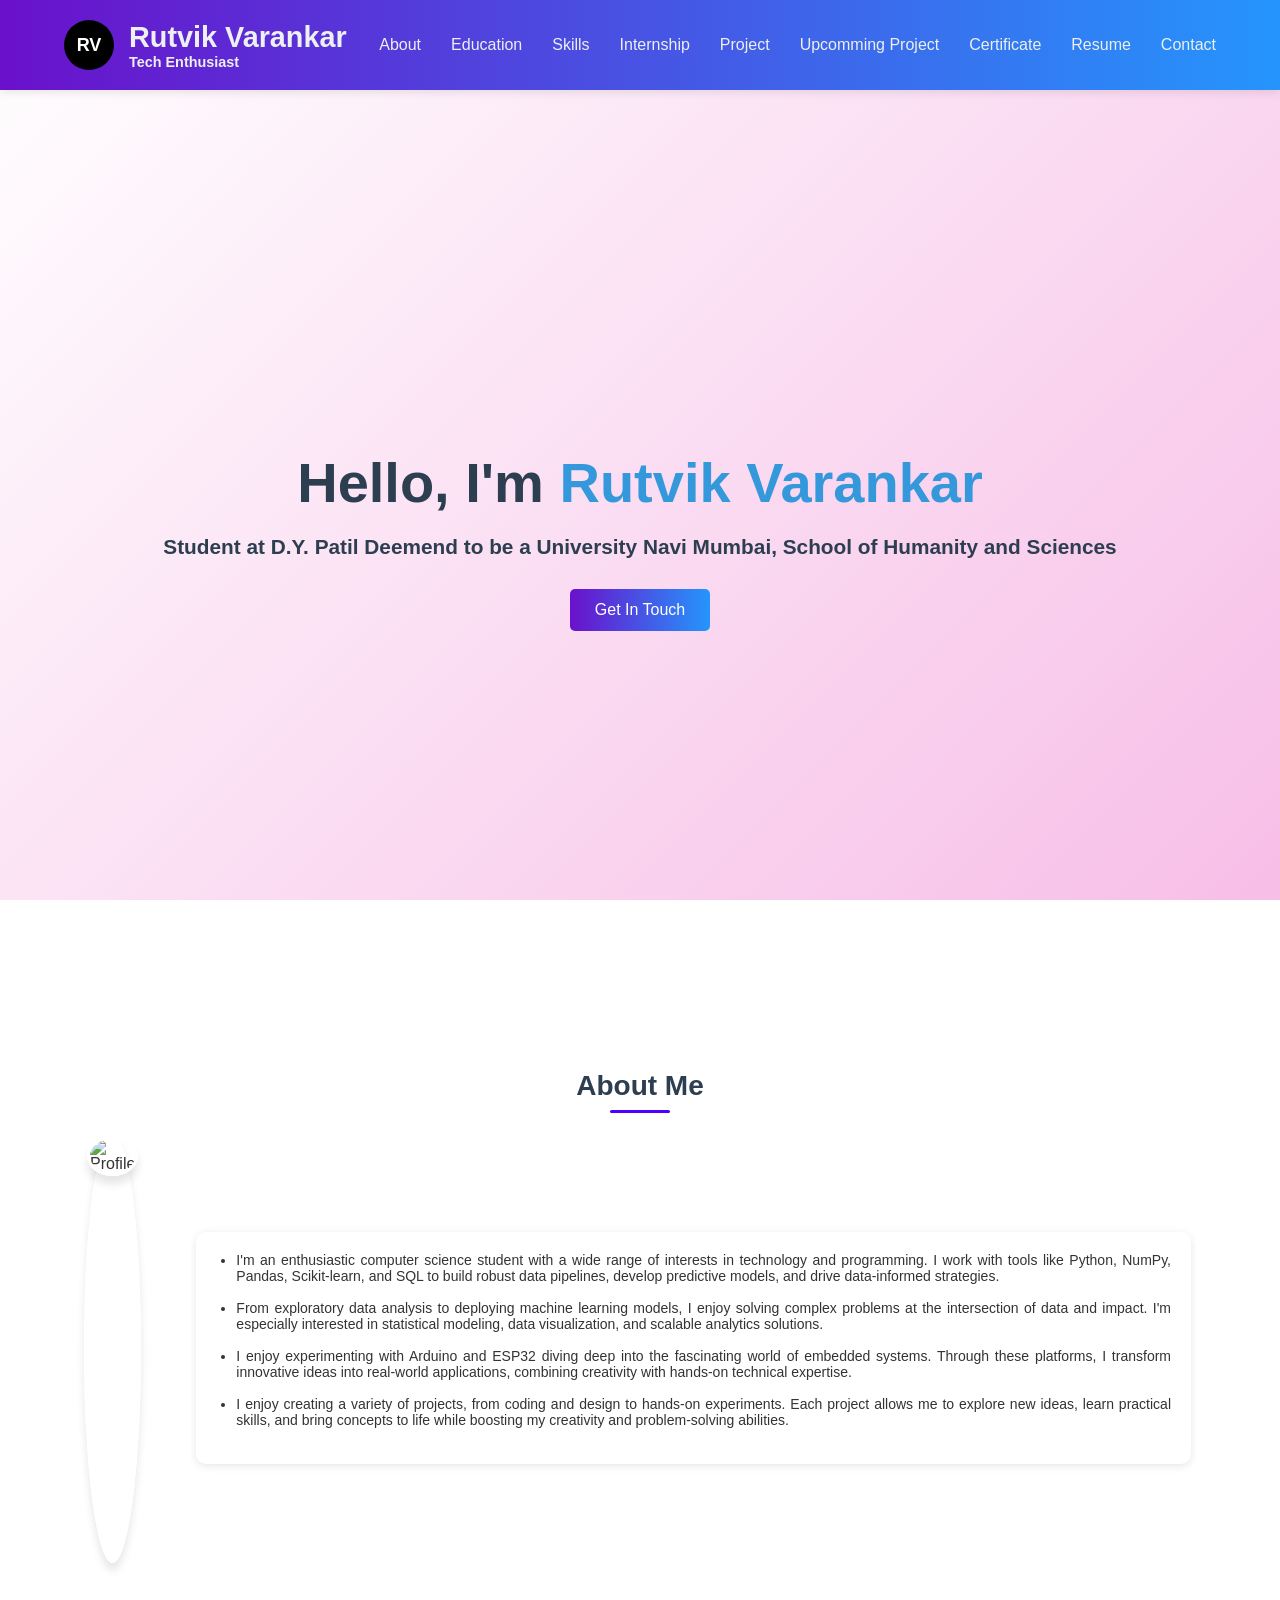
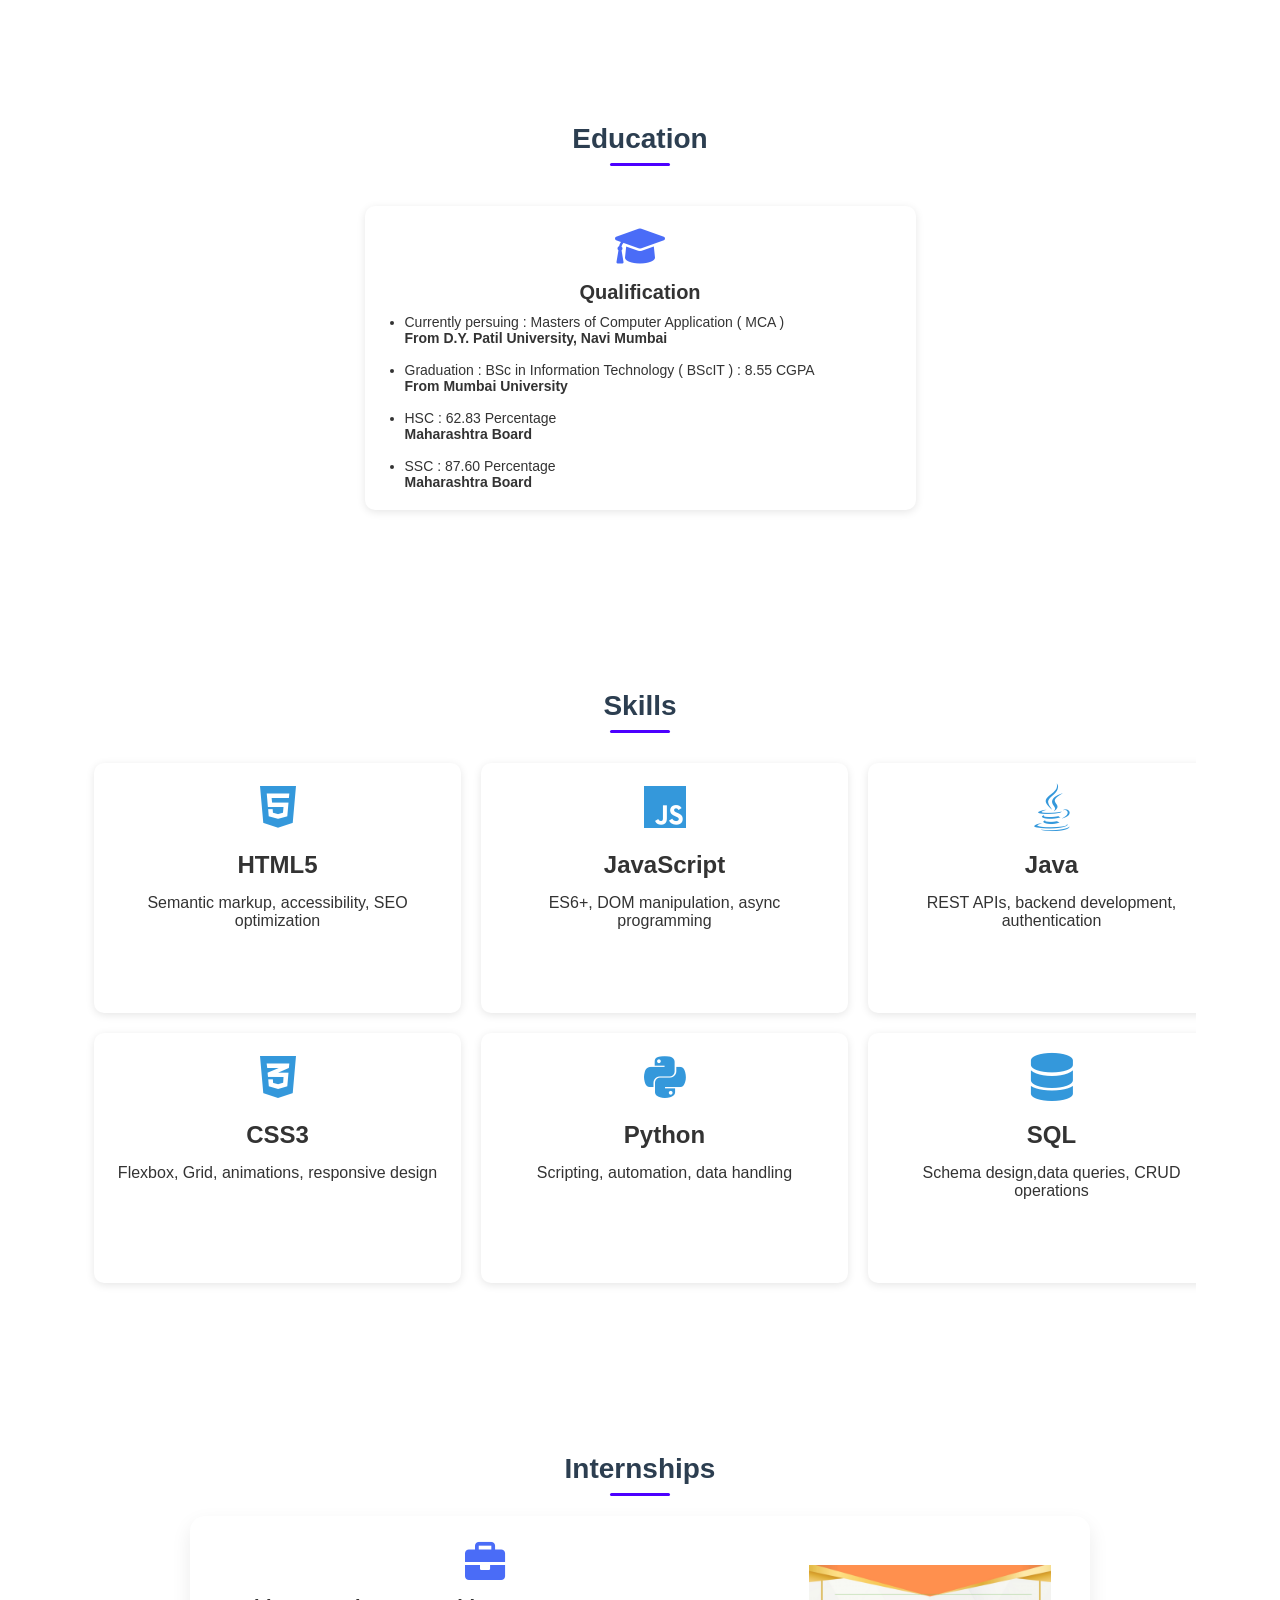
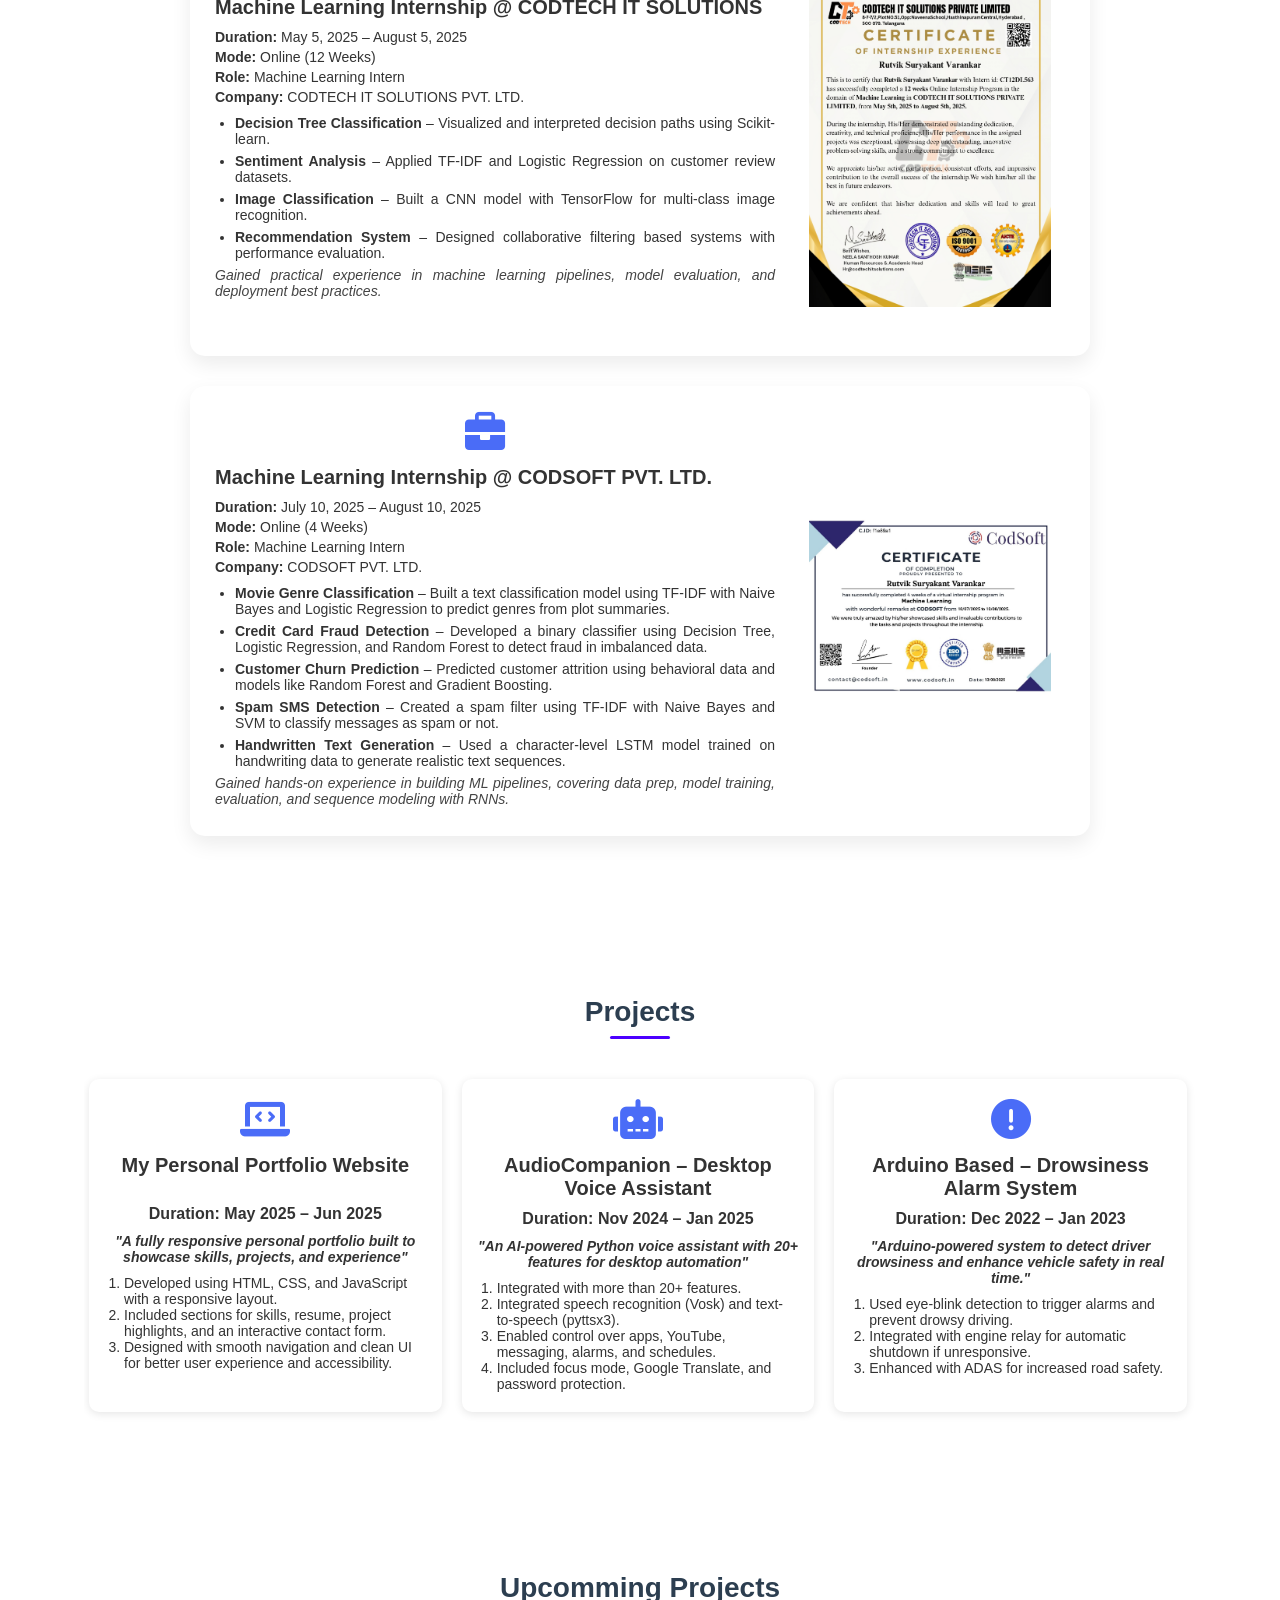
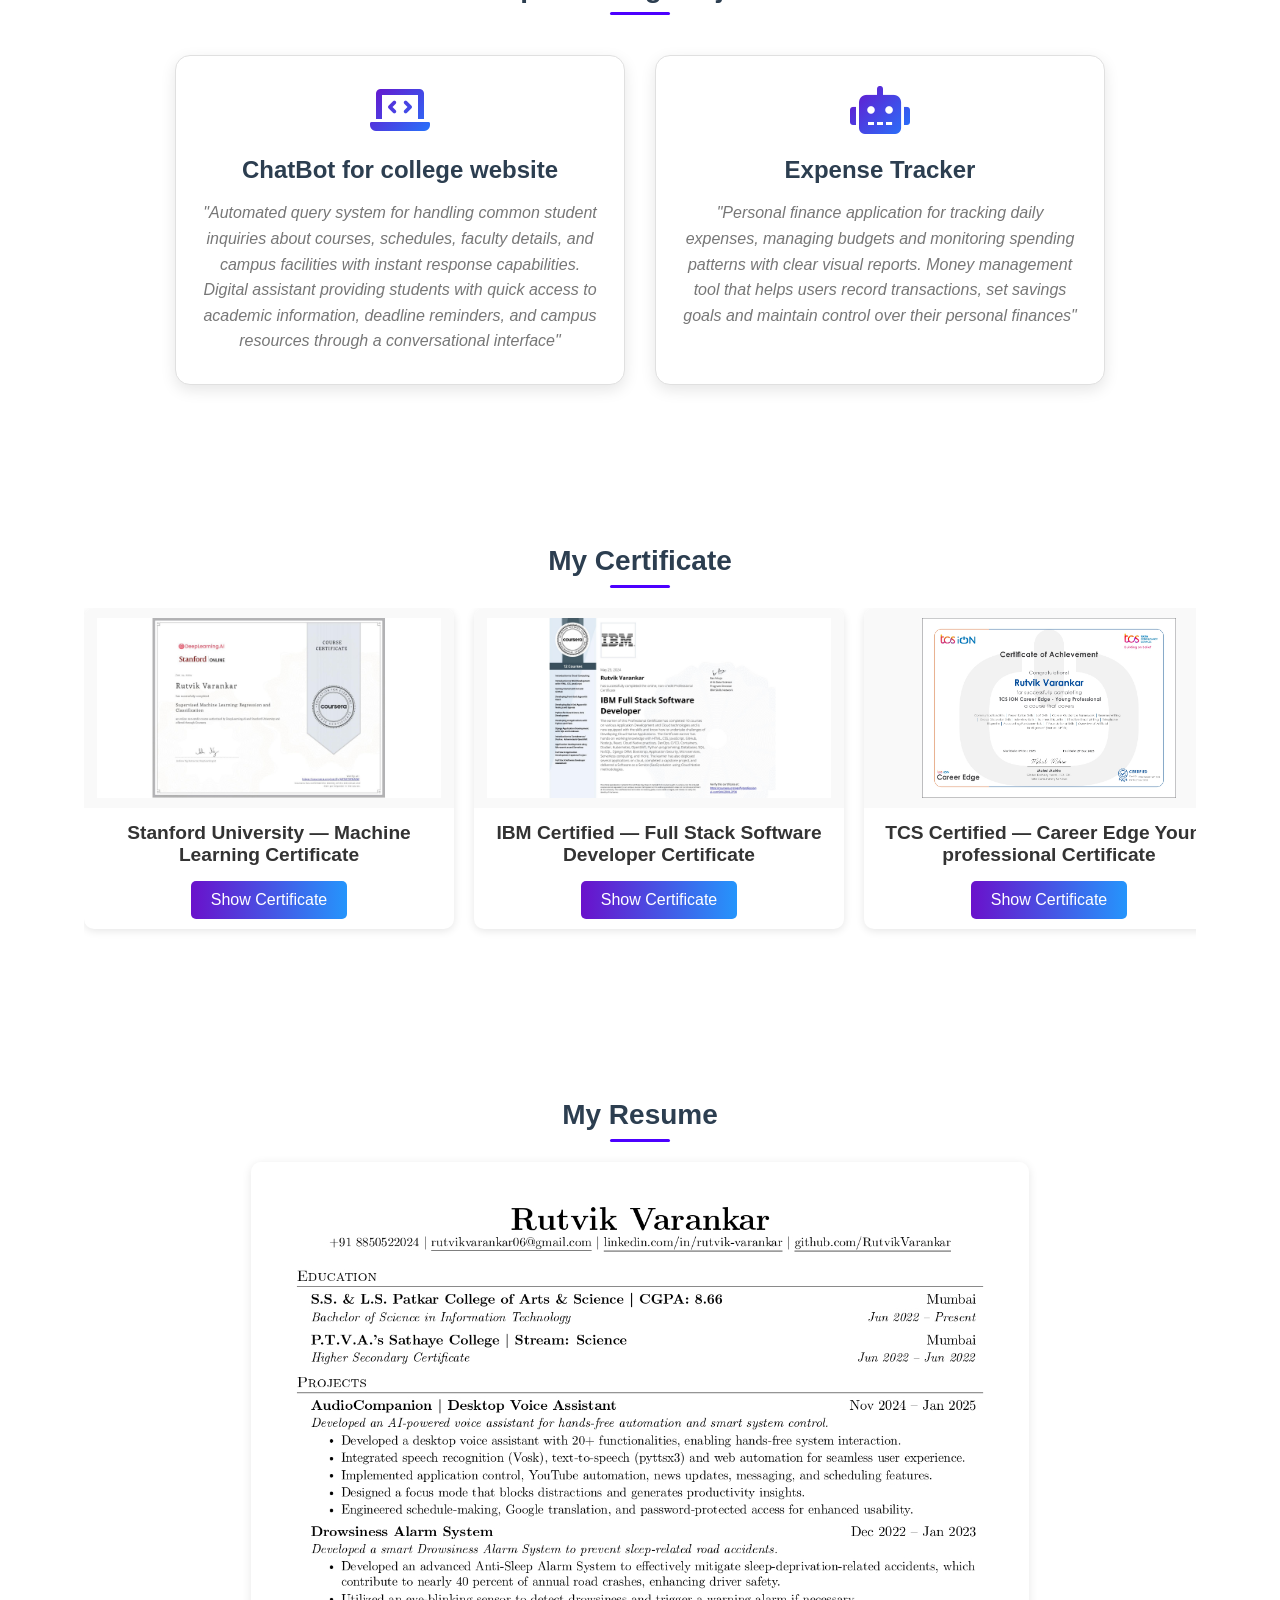
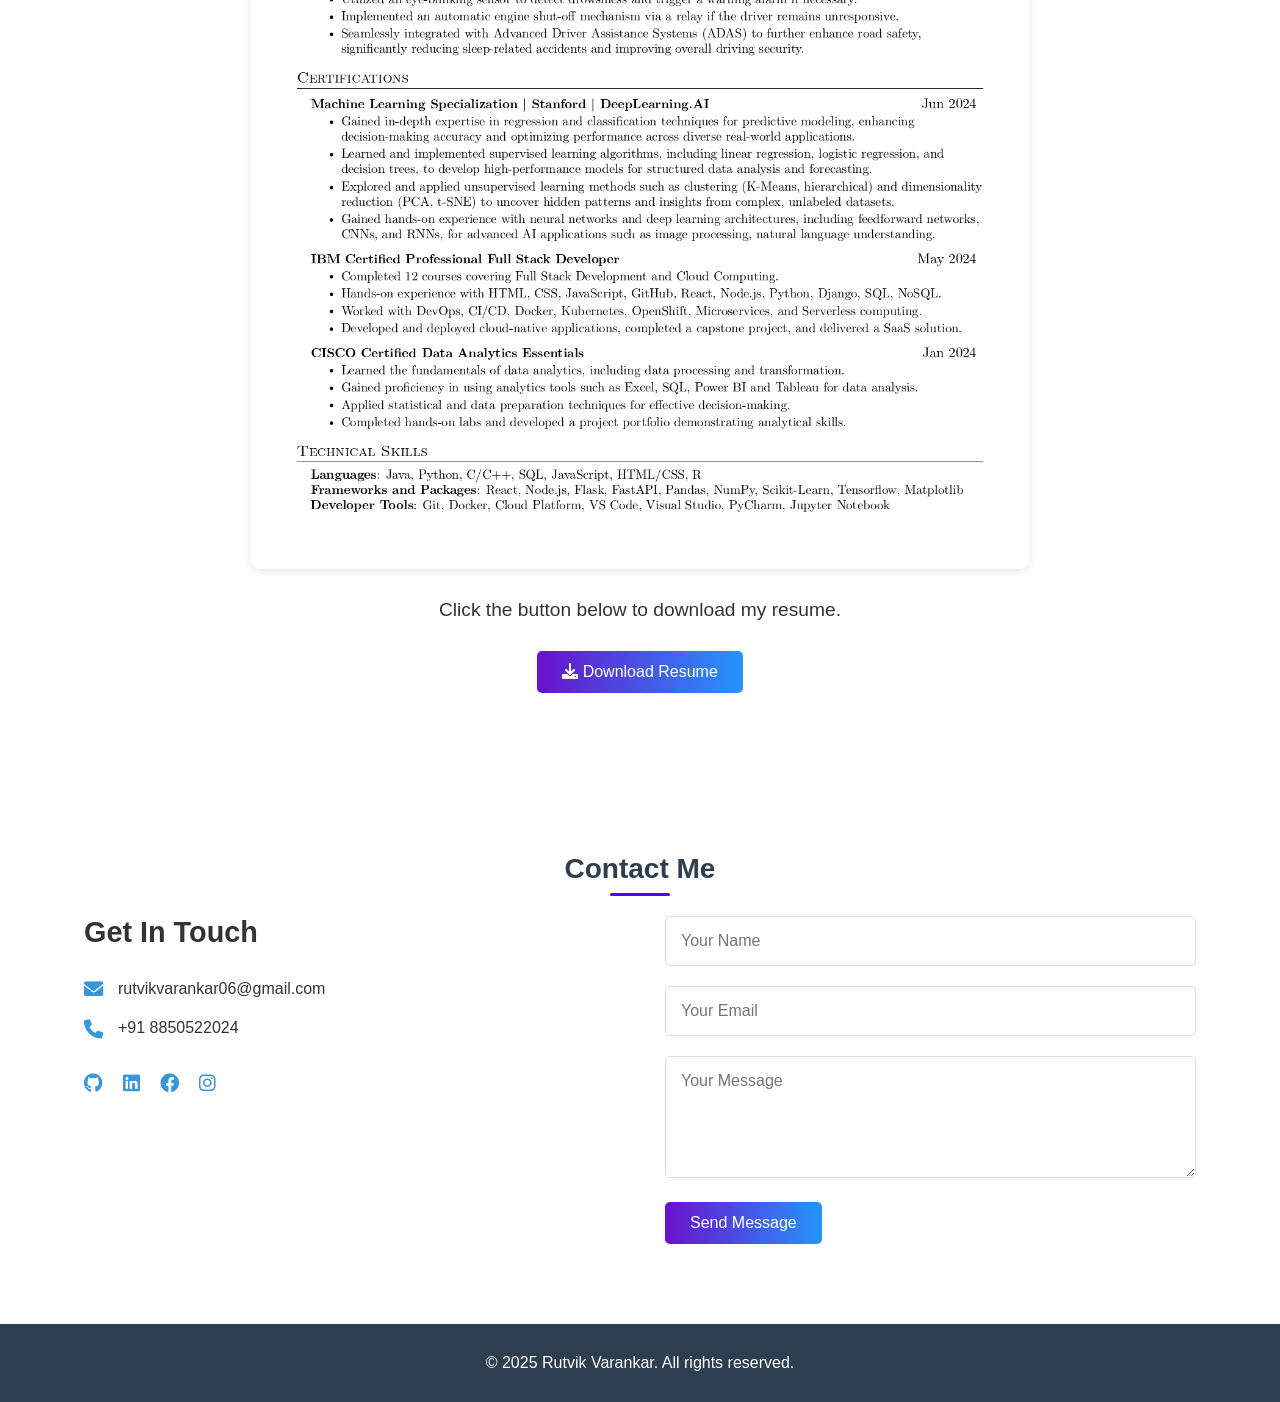
==== commit 4786d563: "update responsiveness" ====
--- a/portfolio.html
+++ b/portfolio.html
@@ -303,13 +303,17 @@
                 <div class="upcomming-project-cards">
                     <i class="fas fa-laptop-code"></i>
                     <h3>ChatBot for college website</h3>
-                    <p><em>"A fully responsive personal portfolio built to showcase skills, projects, and
-                            experience"</em></p>
+                    <p><em>"Automated query system for handling common student inquiries about courses, schedules,
+                            faculty details, and campus facilities with instant response capabilities. Digital assistant
+                            providing students with quick access to academic information, deadline reminders, and campus
+                            resources through a conversational interface"</em></p>
                 </div>
                 <div class="upcomming-project-cards">
                     <i class="fas fa-robot"></i>
                     <h3>Expense Tracker</h3>
-                    <p><em>"An AI-powered Python voice assistant with 20+ features for desktop automation"</em></p>
+                    <p><em>"Personal finance application for tracking daily expenses, managing budgets and monitoring
+                            spending patterns with clear visual reports. Money management tool that helps users record
+                            transactions, set savings goals and maintain control over their personal finances"</em></p>
                 </div>
             </div>
         </div>
--- a/Styles/port.css
+++ b/Styles/port.css
@@ -567,54 +567,69 @@
 
 /* Upcoming Projects Section */
 
+/* Upcoming Projects Section */
+#upcomming-project {
+    padding: 60px 0;
+}
+
 .upcomming-project-container {
     display: flex;
-    flex-wrap: nowrap;
-    overflow-x: auto;
+    flex-wrap: wrap;
     justify-content: center;
-    gap: 20px;
-    padding: 20px 5px;
-    scroll-snap-type: x mandatory;
-    scrollbar-width: thin;
-    scroll-padding: 10px;
+    gap: 30px;
+    padding: 20px 0;
+    width: 100%;
 }
 
 .upcomming-project-cards {
-    flex: 0 0 40%;
-    min-width: 280px;
-    scroll-snap-align: start;
+    flex: 1;
+    min-width: 300px;
+    max-width: 450px;
     background: #fff;
-    border-radius: 10px;
-    box-shadow: 0 2px 8px rgba(0, 0, 0, 0.1);
+    border-radius: 15px;
+    box-shadow: 0 5px 15px rgba(0, 0, 0, 0.1);
     overflow: hidden;
     text-align: center;
-    padding: 20px 20px;
+    padding: 30px 25px;
+    transition: all 0.3s ease;
+    display: flex;
+    flex-direction: column;
+    align-items: center;
+    border: 1px solid #e0e0e0;
+}
+
+.upcomming-project-cards:hover {
+    transform: translateY(-8px);
+    box-shadow: 0 12px 25px rgba(0, 0, 0, 0.15);
+}
+
+.upcomming-project-cards i {
+    font-size: 3rem;
+    color: #6a11cb;
+    margin-bottom: 20px;
+    background: linear-gradient(135deg, #6a11cb 0%, #2575fc 100%);
+    -webkit-background-clip: text;
+    -webkit-text-fill-color: transparent;
+    background-clip: text;
+}
+
+.upcomming-project-cards h3 {
+    font-size: 1.5rem;
+    font-weight: 700;
+    margin-bottom: 15px;
+    color: var(--dark-color);
+    line-height: 1.3;
+}
+
+.upcomming-project-cards p {
+    font-size: 1rem;
+    font-weight: 500;
+    color: var(--text-light);
+    line-height: 1.6;
+    font-style: italic;
     margin: 0;
-    transition: transform 0.3s ease;
-}
-
-.upcomming-project-cards:hover {
-    transform: translateY(-5px);
-    box-shadow: 0 8px 20px rgba(0, 0, 0, 0.15);
-}
-
-.upcomming-project-cards i {
-    font-size: 40px;
-    color: #4a6cf7;
-    margin-bottom: 15px;
-}
-
-.upcomming-project-cards h3 {
-    font-size: 20px;
-    font-weight: bold;
-    margin-bottom: 10px;
-}
-
-.upcomming-project-cards p {
-    font-size: 14px;
-    font-weight: 600;
-    margin-bottom: 10px;
-}
+}
+
 
 /* Certificate Section */
 
@@ -780,11 +795,11 @@
     .project {
         flex: 0 0 45%;
     }
-    
+
     .project-cards {
         flex: 0 0 45%;
     }
-    
+
     .internship-container {
         width: 80%;
         margin: 0 auto;
@@ -792,11 +807,12 @@
 }
 
 @media (max-width: 768px) {
+
     /* Header and Navigation */
     #header .container {
         padding: 0 20px;
     }
-    
+
     nav ul {
         position: fixed;
         top: 0;
@@ -811,188 +827,267 @@
         transition: right 0.3s ease;
         z-index: 1000;
     }
-    
+
     nav ul.active {
         right: 0;
     }
-    
+
     nav ul li {
         margin: 15px 0;
     }
-    
+
     .hamburger {
         display: flex;
     }
-    
+
     /* Hero Section */
     #hero h2 {
         font-size: 2.5rem;
     }
-    
+
     #hero p {
         font-size: 1.2rem;
     }
-    
+
     /* About Section */
     .about-content {
         flex-direction: column;
     }
-    
+
     .about-img {
         width: 300px;
         height: 300px;
     }
-    
+
     /* Education Section */
     .education-cards {
         flex: 0 0 80%;
     }
-    
+
     /* Skills Section */
     .skills-container {
         grid-auto-columns: 280px;
         height: 500px;
     }
-    
+
     /* Internship Section */
     .internship-container {
         width: 95%;
     }
-    
+
     .internship-content {
         flex-direction: column;
         align-items: center;
     }
-    
+
     .internship-image {
         max-width: 45%;
     }
-    
+
     .internship-details .icon {
         margin-left: 0;
     }
-    
+
     /* Project Section */
     .project-cards {
         flex: 0 0 80%;
     }
-    
+
     .project-cards h3 {
         font-size: 18px;
     }
-    
+
     .project-cards h4,
     .project-cards p,
     .project-cards ol {
         font-size: 13px;
     }
-    
+
     /* Certificate Section */
     .project {
         flex: 0 0 80%;
     }
-    
+
     .project-info h3 {
         font-size: 1.1rem;
     }
-    
+
     .project img {
         height: 180px;
     }
-    
+
     /* Contact Section */
     .contact-container {
         flex-direction: column;
     }
-    
+
     .section-title {
         font-size: 2rem;
     }
 }
 
 @media (max-width: 480px) {
+
     /* Header and Navigation */
     nav ul {
         width: 85%;
     }
-    
+
     .logo h1 {
         font-size: 1.5rem;
     }
-    
+
     .tagline {
         font-size: 0.8rem;
     }
-    
+
     /* Hero Section */
     #hero h2 {
         font-size: 2rem;
     }
-    
+
     #hero p {
         font-size: 1rem;
     }
-    
+
     /* About Section */
     .about-img {
         width: 250px;
         height: 250px;
     }
-    
+
     /* Education Section */
     .education-cards {
         flex: 0 0 100%;
     }
-    
+
     /* Skills Section */
     .skills-container {
         grid-auto-columns: 250px;
         height: 450px;
     }
-    
+
     /* Internship Section */
     .internship-image {
         max-width: 70%;
     }
-    
+
     /* Project Section */
     .project-cards {
         flex: 0 0 100%;
     }
-    
+
     .project-cards h3 {
         font-size: 17px;
     }
-    
+
     .project-cards h4,
     .project-cards p,
     .project-cards ol {
         font-size: 12.5px;
     }
-    
+
     /* Upcoming Projects Section */
-    .upcomming-project-cards {
-        flex: 0 0 100%;
-    }
-    
+    @media (max-width: 1024px) {
+        .upcomming-project-cards {
+            flex: 0 0 calc(50% - 20px);
+            padding: 25px 20px;
+        }
+    }
+
+    @media (max-width: 768px) {
+        .upcomming-project-container {
+            flex-direction: column;
+            align-items: center;
+            gap: 25px;
+        }
+
+        .upcomming-project-cards {
+            flex: 0 0 100%;
+            max-width: 400px;
+            width: 100%;
+            padding: 25px 20px;
+        }
+
+        .upcomming-project-cards i {
+            font-size: 42px;
+            margin-bottom: 18px;
+        }
+
+        .upcomming-project-cards h3 {
+            font-size: 20px;
+            margin-bottom: 12px;
+        }
+
+        .upcomming-project-cards p {
+            font-size: 15px;
+        }
+    }
+
+    @media (max-width: 480px) {
+        .upcomming-project-container {
+            gap: 20px;
+            padding: 15px 0;
+        }
+
+        .upcomming-project-cards {
+            padding: 20px 15px;
+            min-width: 200px;
+        }
+
+        .upcomming-project-cards i {
+            font-size: 38px;
+            margin-bottom: 15px;
+        }
+
+        .upcomming-project-cards h3 {
+            font-size: 18px;
+            margin-bottom: 10px;
+        }
+
+        .upcomming-project-cards p {
+            font-size: 14px;
+            line-height: 1.4;
+        }
+    }
+
+    @media (max-width: 360px) {
+        .upcomming-project-cards {
+            flex: 0 0 100%;
+            padding: 18px 12px;
+        }
+
+        .upcomming-project-cards i {
+            font-size: 36px;
+        }
+
+        .upcomming-project-cards h3 {
+            font-size: 17px;
+        }
+
+        .upcomming-project-cards p {
+            font-size: 13px;
+        }
+    }
+
     /* Certificate Section */
     .project {
         flex: 0 0 100%;
     }
-    
+
     .project-info h3 {
         font-size: 1rem;
     }
-    
+
     .project img {
         height: 160px;
     }
-    
+
     .project-links .btn {
         padding: 8px 16px;
         font-size: 14px;
     }
-    
+
     /* Resume Section */
     .resume-image {
         width: 90%;
